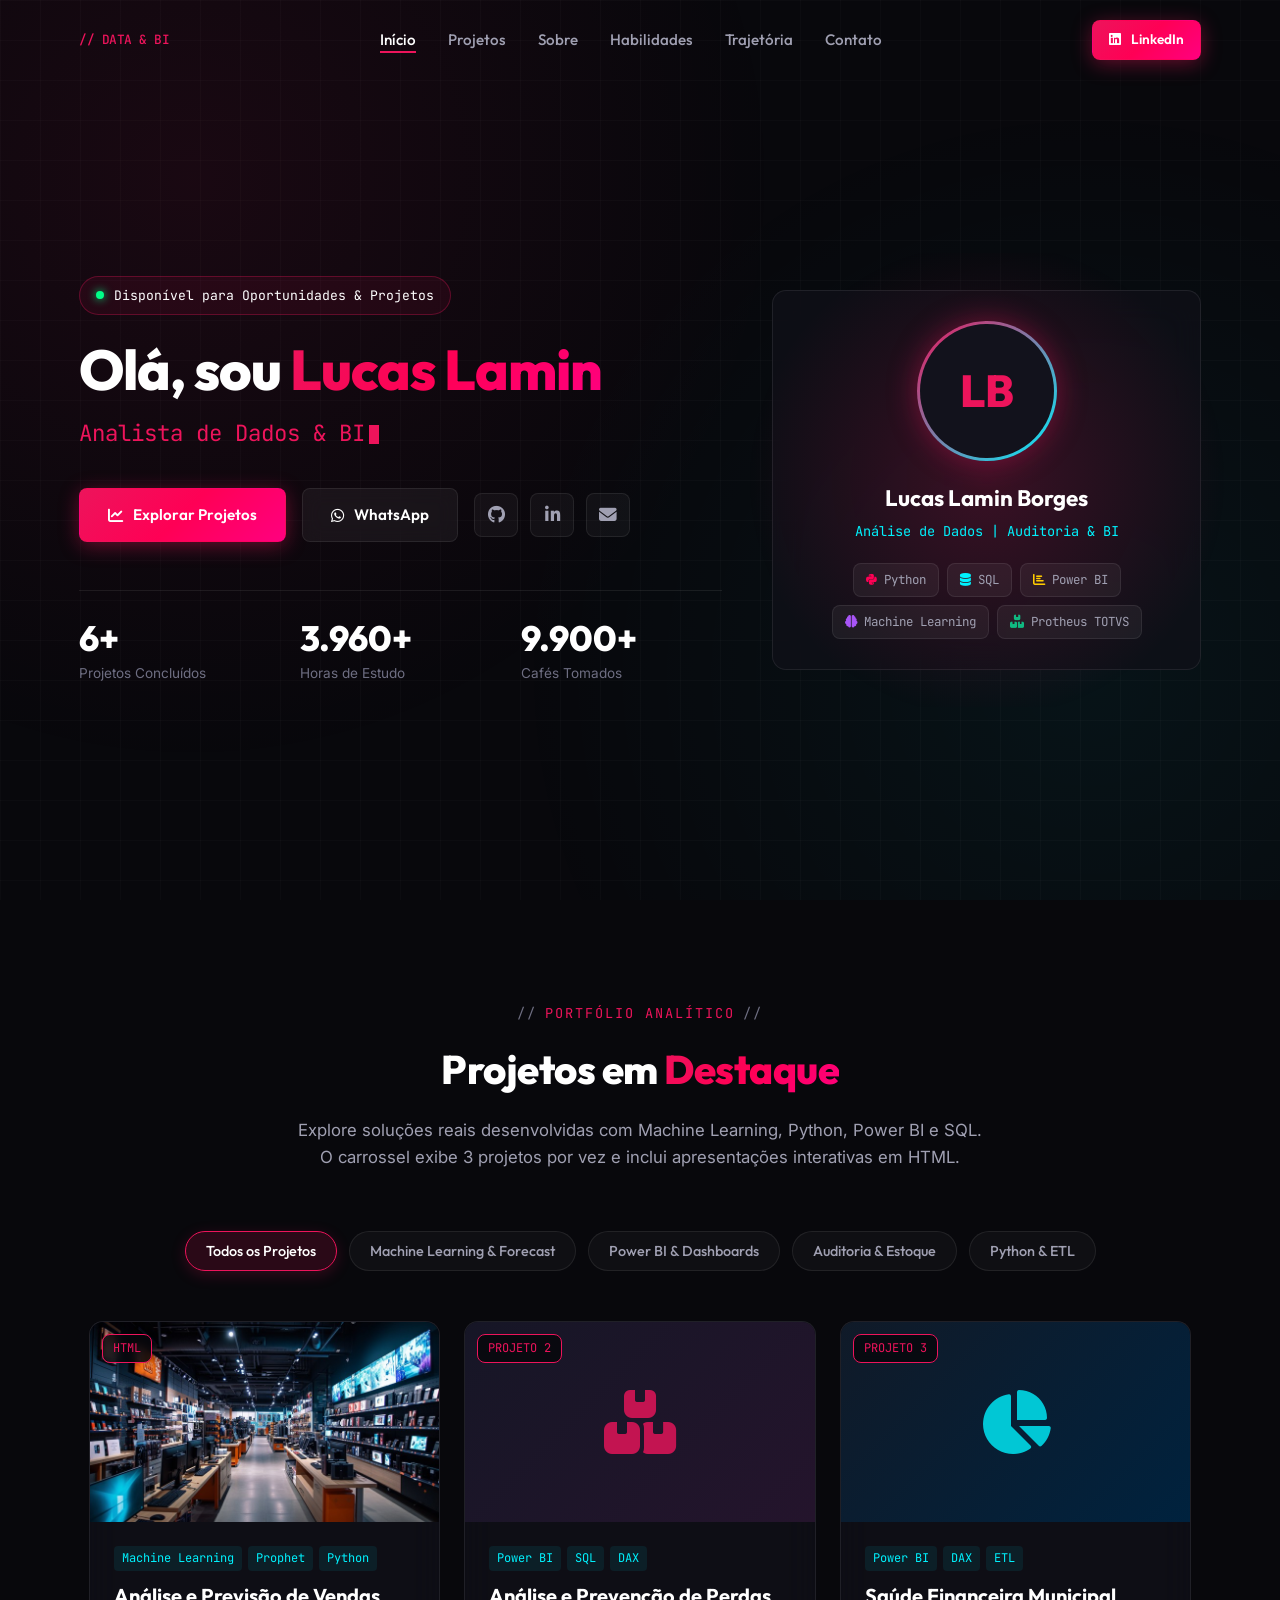
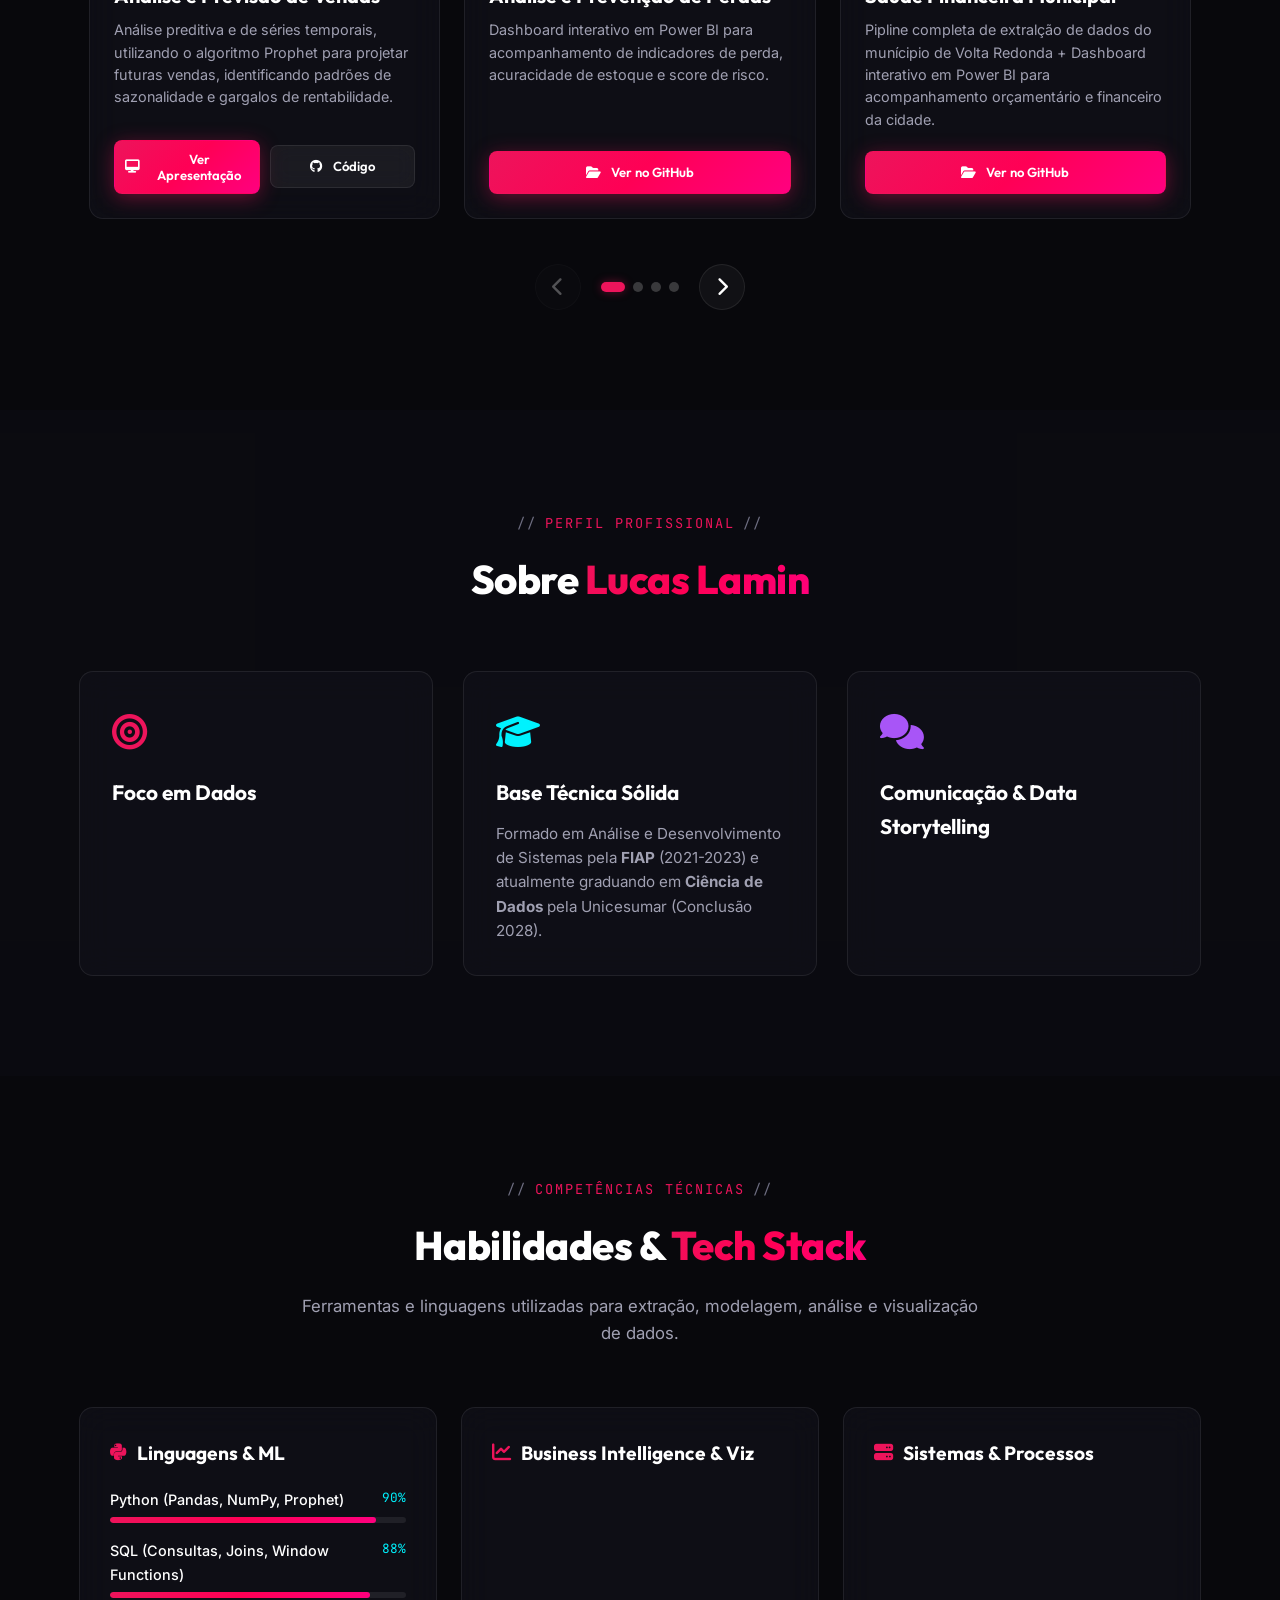
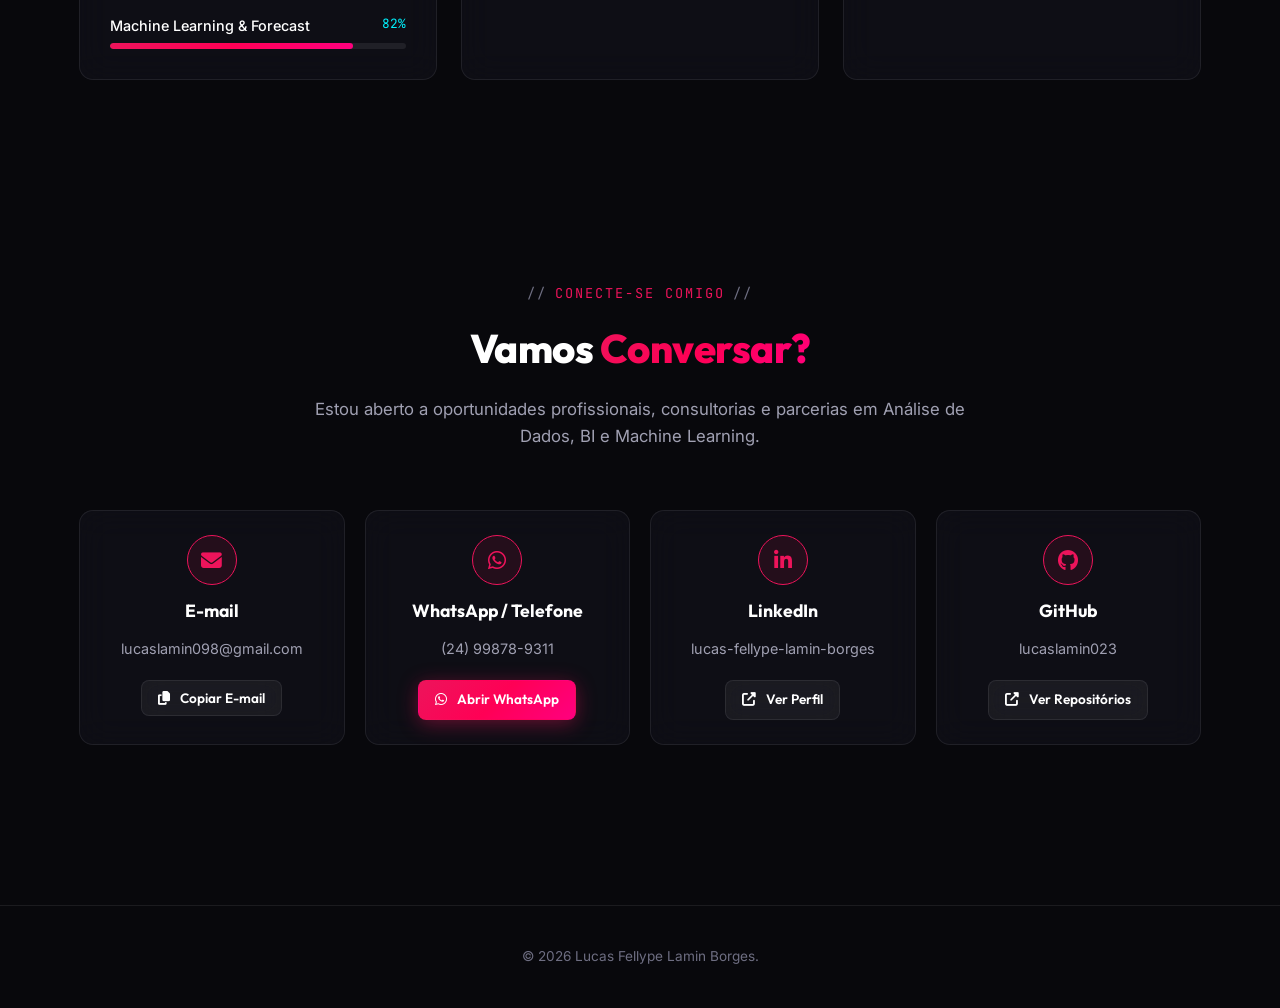
==== index.html @ 8ff5bb53 "Projeto base de portifólio" ====
<!DOCTYPE html>
<html lang="pt-BR">
<head>
    <meta charset="UTF-8">
    <meta name="viewport" content="width=device-width, initial-scale=1.0">
    <title>Lucas Fellype | Portfólio de Análise de Dados, BI & Machine Learning</title>
    <meta name="description" content="Portfólio profissional de Lucas Fellype Lamin Borges. Analista de Dados com foco em BI, SQL, Python, Auditoria de Estoque e Machine Learning.">
    <meta name="keywords" content="Data Analytics, BI, Machine Learning, Power BI, Python, SQL, Auditoria de Estoque, Lucas Borges, FIAP">
    
    <!-- Open Graph / Meta Tags Sociais -->
    <meta property="og:title" content="Lucas Fellype | Portfólio de Análise de Dados & BI">
    <meta property="og:description" content="Transformando dados brutos em KPIs estratégicos, dashboards e modelos preditivos de Machine Learning.">
    <meta property="og:type" content="website">

    <!-- CSS do Projeto & Fontes CDN -->
    <link rel="stylesheet" href="css/style.css">
    <link rel="stylesheet" href="https://cdnjs.cloudflare.com/ajax/libs/font-awesome/6.4.0/css/all.min.css">
</head>
<body>

    <!-- ==========================================================================
       HEADER & NAVEGAÇÃO FIAP STYLE
       ========================================================================== -->
    <header class="header">
        <div class="container nav-container">
            <a href="#home" class="logo">
                <span class="logo-tag">// DATA & BI</span>
            </a>
            
            <nav>
                <ul class="nav-links">
                    <li><a href="#home" class="nav-link active">Início</a></li>
                    <li><a href="#projetos" class="nav-link">Projetos</a></li>
                    <li><a href="#sobre" class="nav-link">Sobre</a></li>
                    <li><a href="#habilidades" class="nav-link">Habilidades</a></li>
                    <li><a href="#experiencia" class="nav-link">Trajetória</a></li>
                    <li><a href="#contato" class="nav-link">Contato</a></li>
                </ul>
            </nav>

            <div style="display: flex; align-items: center; gap: 12px;">
                <a href="https://www.linkedin.com/in/lucas-fellype-lamin-borges-a7b437236/" target="_blank" class="btn btn-primary btn-sm">
                    <i class="fab fa-linkedin"></i> LinkedIn
                </a>
                <button class="mobile-toggle" aria-label="Abrir Menu">
                    <i class="fas fa-bars"></i>
                </button>
            </div>
        </div>
    </header>

    <!-- ==========================================================================
       HERO SECTION
       ========================================================================== -->
    <section id="home" class="hero">
        <div class="container">
            <div class="hero-content">
                <div class="hero-text">
                    <div class="badge-status">
                        <span class="status-dot"></span> Disponível para Oportunidades & Projetos
                    </div>
                    
                    <h1 class="hero-title">
                        Olá, sou <span class="gradient-text">Lucas Lamin</span>
                    </h1>
                    
                    <div class="typing-container">
                        <span id="typed-text"></span><span class="typed-cursor"></span>
                    </div>
                    
                    <p class="hero-description">

                    </p>

                    <div class="hero-ctas">
                        <a href="#projetos" class="btn btn-primary">
                            <i class="fas fa-chart-line"></i> Explorar Projetos
                        </a>
                        <a href="https://api.whatsapp.com/send?phone=5524998789311" target="_blank" class="btn btn-secondary">
                            <i class="fab fa-whatsapp"></i> WhatsApp
                        </a>
                        
                        <div class="social-links">
                            <a href="https://github.com/lucaslamin023" target="_blank" class="social-btn" title="GitHub">
                                <i class="fab fa-github"></i>
                            </a>
                            <a href="https://www.linkedin.com/in/lucas-fellype-lamin-borges-a7b437236/" target="_blank" class="social-btn" title="LinkedIn">
                                <i class="fab fa-linkedin-in"></i>
                            </a>
                            <button onclick="copyToClipboard('lucaslamin098@gmail.com', 'E-mail')" class="social-btn" title="Copiar E-mail">
                                <i class="fas fa-envelope"></i>
                            </button>
                        </div>
                    </div>

                    <!-- METRICAS / KPIS NO HERO -->
                    <div class="hero-stats">
                        <div class="stat-item">
                            <span class="stat-number" data-target="6" data-suffix="+">0+</span>
                            <span class="stat-label">Projetos Concluídos</span>
                        </div>
                        <div class="stat-item">
                            <span class="stat-number" data-target="4000" data-suffix="+">0+</span>
                            <span class="stat-label">Horas de Estudo</span>
                        </div>
                        <div class="stat-item">
                            <span class="stat-number" data-target="10000" data-suffix="+">0+</span>
                            <span class="stat-label">Cafés Tomados</span>
                        </div>
                    </div>
                </div>

                <!-- CARD PERFIL FIAP ESTILO FUTURISTA -->
                <div class="hero-visual">
                    <div class="glass-card hero-card">
                        <div class="hero-card-glow"></div>
                        
                        <div class="profile-avatar">
                            <div class="profile-avatar-inner">
                                LB
                            </div>
                        </div>
                        
                        <h2 class="hero-card-title">Lucas Lamin Borges</h2>
                        <p class="hero-card-subtitle">Análise de Dados | Auditoria & BI</p>

                        <div class="tech-badges">
                            <span class="tech-badge"><i class="fab fa-python" style="color:#ff0055"></i> Python</span>
                            <span class="tech-badge"><i class="fas fa-database" style="color:#00f2fe"></i> SQL</span>
                            <span class="tech-badge"><i class="fas fa-chart-bar" style="color:#ffcc00"></i> Power BI</span>
                            <span class="tech-badge"><i class="fas fa-brain" style="color:#a855f7"></i> Machine Learning</span>
                            <span class="tech-badge"><i class="fas fa-boxes" style="color:#10b981"></i> Protheus TOTVS</span>
                        </div>
                    </div>
                </div>
            </div>
        </div>
    </section>

    <!-- ==========================================================================
       SEÇÃO DE PROJETOS COM CARROSSEL (3 CARDS POR VEZ)
       ========================================================================== -->
    <section id="projetos" class="section-padding">
        <div class="container">
            <div class="section-header">
                <span class="section-tag">Portfólio Analítico</span>
                <h2 class="section-title">Projetos em <span class="gradient-text">Destaque</span></h2>
                <p class="section-subtitle">
                    Explore soluções reais desenvolvidas com Machine Learning, Python, Power BI e SQL. O carrossel exibe 3 projetos por vez e inclui apresentações interativas em HTML.
                </p>
            </div>

            <!-- FILTROS DE CATEGORIA -->
            <div class="projects-filter">
                <button class="filter-btn active" data-filter="all">Todos os Projetos</button>
                <button class="filter-btn" data-filter="ml">Machine Learning & Forecast</button>
                <button class="filter-btn" data-filter="bi">Power BI & Dashboards</button>
                <button class="filter-btn" data-filter="auditoria">Auditoria & Estoque</button>
                <button class="filter-btn" data-filter="python">Python & ETL</button>
            </div>

            <!-- CARROSSEL DE PROJETOS -->
            <div class="carousel-wrapper">
                <div class="carousel-container">
                    <div class="carousel-track">
                        
                        <!-- CARD 1: GLOBAL SUPERSTORE (PROJETO REAL PREPARADO) -->
                        <div class="glass-card project-card" data-category="ml python">
                            <div class="project-img-wrapper">
                                <img src="assets/images/global-superstore.png" alt="Global Superstore Project" class="project-img">
                                <span class="project-overlay-badge">HTML</span>
                            </div>
                            <div class="project-content">
                                <div class="project-tags">
                                    <span class="project-tag">Machine Learning</span>
                                    <span class="project-tag">Prophet</span>
                                    <span class="project-tag">Python</span>
                                </div>
                                <h3 class="project-title">Análise e Previsão de Vendas</h3>
                                <p class="project-description">
                                    Análise preditiva e de séries temporais, utilizando o algoritmo Prophet para projetar futuras vendas, identificando padrões de sazonalidade e gargalos de rentabilidade.
                                </p>
                                <div class="project-actions">
                                    <button onclick="openProjectModal('Global Superstore - Apresentação Executiva', 'projects/superstore-analysis.html')" class="btn btn-primary btn-sm project-btn">
                                        <i class="fas fa-desktop"></i> Ver Apresentação
                                    </button>
                                    <a href="https://github.com/lucaslamin023/Data-Project-1---Global-Superstore-Sales-Analysis-Forecasting" target="_blank" class="btn btn-secondary btn-sm project-btn" title="Repositório GitHub">
                                        <i class="fab fa-github"></i> Código
                                    </a>
                                </div>
                            </div>
                        </div>

                        <!-- CARD 2: AUTOMATION & AUDIT (TEMPLATE CONFIGURADO PARA PROJETO 2) -->
                        <div class="glass-card project-card" data-category="auditoria python">
                            <div class="project-img-wrapper" style="background: linear-gradient(135deg, #161626, #24142c); display: flex; align-items: center; justify-content: center;">
                                <i class="fas fa-boxes-stacked" style="font-size: 4rem; color: var(--fiap-pink); opacity: 0.8;"></i>
                                <span class="project-overlay-badge">PROJETO 2</span>
                            </div>
                            <div class="project-content">
                                <div class="project-tags">
                                    <span class="project-tag">Power BI</span>
                                    <span class="project-tag">SQL</span>
                                    <span class="project-tag">DAX</span>
                                </div>
                                <h3 class="project-title">Análise e Prevenção de Perdas</h3>
                                <p class="project-description">
                                    Dashboard interativo em Power BI para acompanhamento de indicadores de perda, acuracidade de estoque e score de risco.
                                </p>
                                <div class="project-actions">
                                    <a href="https://github.com/lucaslamin023" target="_blank" class="btn btn-primary btn-sm project-btn">
                                        <i class="fas fa-folder-open"></i> Ver no GitHub
                                    </a>
                                </div>
                            </div>
                        </div>

                        <!-- CARD 3: POWER BI DASHBOARD (TEMPLATE CONFIGURADO PARA PROJETO 3) -->
                        <div class="glass-card project-card" data-category="bi">
                            <div class="project-img-wrapper" style="background: linear-gradient(135deg, #101a28, #00223e); display: flex; align-items: center; justify-content: center;">
                                <i class="fas fa-chart-pie" style="font-size: 4rem; color: var(--cyan-accent); opacity: 0.8;"></i>
                                <span class="project-overlay-badge">PROJETO 3</span>
                            </div>
                            <div class="project-content">
                                <div class="project-tags">
                                    <span class="project-tag">Power BI</span>
                                    <span class="project-tag">DAX</span>
                                    <span class="project-tag">ETL</span>
                                </div>
                                <h3 class="project-title">Saúde Financeira Municipal</h3>
                                <p class="project-description">
                                    Pipline completa de extralção de dados do munícipio de Volta Redonda + Dashboard interativo em Power BI para acompanhamento orçamentário e financeiro da cidade.
                                </p>
                                <div class="project-actions">
                                    <a href="https://github.com/lucaslamin023" target="_blank" class="btn btn-primary btn-sm project-btn">
                                        <i class="fas fa-folder-open"></i> Ver no GitHub
                                    </a>
                                </div>
                            </div>
                        </div>

                        <!-- CARD 4: MACHINE LEARNING MODELING (TEMPLATE 4) -->
                        <div class="glass-card project-card" data-category="ml">
                            <div class="project-img-wrapper" style="background: linear-gradient(135deg, #1e1028, #2a0833); display: flex; align-items: center; justify-content: center;">
                                <i class="fas fa-brain" style="font-size: 4rem; color: #a855f7; opacity: 0.8;"></i>
                                <span class="project-overlay-badge">PROJETO 4</span>
                            </div>
                            <div class="project-content">
                                <div class="project-tags">
                                    <span class="project-tag">Scikit-Learn</span>
                                    <span class="project-tag">Machine Learning</span>
                                </div>
                                <h3 class="project-title">Churn e Retenção de Clientes</h3>
                                <p class="project-description">
                                    Modelo de aprendizado de máquina para identificação de padrões de cancelamento e classificação de risco de churn com pipelines de Scikit-Learn.
                                </p>
                                <div class="project-actions">
                                    <a href="https://github.com/lucaslamin023" target="_blank" class="btn btn-secondary btn-sm project-btn">
                                        <i class="fab fa-github"></i> Ver Código
                                    </a>
                                </div>
                            </div>
                        </div>

                        <!-- CARD 5: DATA ANALYSIS & EDA (TEMPLATE 5) -->
                        <div class="glass-card project-card" data-category="python">
                            <div class="project-img-wrapper" style="background: linear-gradient(135deg, #14241e, #063820); display: flex; align-items: center; justify-content: center;">
                                <i class="fas fa-magnifying-glass-chart" style="font-size: 4rem; color: #10b981; opacity: 0.8;"></i>
                                <span class="project-overlay-badge">PROJETO 5</span>
                            </div>
                            <div class="project-content">
                                <div class="project-tags">
                                    <span class="project-tag">Python</span>
                                    <span class="project-tag">Front End</span>
                                    <span class="project-tag">FastAPI</span>
                                </div>
                                <h3 class="project-title">Simulação de Copa do Mundo</h3>
                                <p class="project-description">
                                    Projeto de análise e classificaão de jogadores por meio de base histórica de todos os jogos da copa do mundo + aplicação que simula competições, partidas, artilharia, etc.
                                </p>
                                <div class="project-actions">
                                    <a href="https://github.com/lucaslamin023" target="_blank" class="btn btn-secondary btn-sm project-btn">
                                        <i class="fab fa-github"></i> Ver Código
                                    </a>
                                </div>
                            </div>
                        </div>

                        <!-- CARD 6: CONTROL TOWER BI (TEMPLATE 6) -->
                        <div class="glass-card project-card" data-category="bi auditoria">
                            <div class="project-img-wrapper" style="background: linear-gradient(135deg, #261616, #3b0610); display: flex; align-items: center; justify-content: center;">
                                <i class="fas fa-tower-observation" style="font-size: 4rem; color: #f43f5e; opacity: 0.8;"></i>
                                <span class="project-overlay-badge">PROJETO 6</span>
                            </div>
                            <div class="project-content">
                                <div class="project-tags">
                                    <span class="project-tag">Python</span>
                                    <span class="project-tag">SQL</span>
                                    <span class="project-tag">Operações</span>
                                </div>
                                <h3 class="project-title">Algoritmo de Recomendação</h3>
                                <p class="project-description">
                                    Algoritmo de recomendação filmográfica com múltiplos critérios + aplicação 
                                </p>
                                <div class="project-actions">
                                    <a href="https://github.com/lucaslamin023" target="_blank" class="btn btn-secondary btn-sm project-btn">
                                        <i class="fab fa-github"></i> Ver Código
                                    </a>
                                </div>
                            </div>
                        </div>

                    </div>
                </div>

                <!-- CONTROLES DO CARROSSEL -->
                <div class="carousel-controls">
                    <button class="carousel-nav-btn carousel-prev" aria-label="Anterior">
                        <i class="fas fa-chevron-left"></i>
                    </button>
                    <div class="carousel-dots"></div>
                    <button class="carousel-nav-btn carousel-next" aria-label="Próximo">
                        <i class="fas fa-chevron-right"></i>
                    </button>
                </div>
            </div>
        </div>
    </section>

    <!-- ==========================================================================
       MODAL DE VISUALIZAÇÃO INTERATIVA DE PROJETOS (IFRAME)
       ========================================================================== -->
    <div id="project-modal" class="modal">
        <div class="modal-container">
            <div class="modal-header">
                <div class="modal-title">
                    <i class="fas fa-chart-line" style="color: var(--fiap-pink);"></i>
                    <span id="modal-project-title">Visualizador de Projeto</span>
                </div>
                <div class="modal-actions">
                    <a id="modal-external-link" href="#" target="_blank" class="btn btn-secondary btn-sm" title="Abrir em Nova Aba">
                        <i class="fas fa-external-link-alt"></i> Tela Cheia
                    </a>
                    <button class="modal-close-btn" aria-label="Fechar Modal">
                        <i class="fas fa-times"></i>
                    </button>
                </div>
            </div>
            <div class="modal-body">
                <iframe id="modal-iframe" class="modal-iframe" src="about:blank"></iframe>
            </div>
        </div>
    </div>

    <!-- ==========================================================================
       SEÇÃO SOBRE O PROFISSIONAL
       ========================================================================== -->
    <section id="sobre" class="section-padding" style="background: rgba(16, 16, 24, 0.4);">
        <div class="container">
            <div class="section-header">
                <span class="section-tag">Perfil Profissional</span>
                <h2 class="section-title">Sobre <span class="gradient-text">Lucas Lamin</span></h2>
            </div>

            <div style="display: grid; grid-template-columns: repeat(auto-fit, minmax(300px, 1fr)); gap: 30px;">
                <div class="glass-card" style="padding: 32px;">
                    <div style="font-size: 2.2rem; color: var(--fiap-pink); margin-bottom: 16px;">
                        <i class="fas fa-bullseye"></i>
                    </div>
                    <h3 style="font-family: var(--font-heading); font-size: 1.3rem; font-weight: 700; margin-bottom: 12px;">
                        Foco em Dados
                    </h3>
                    <p style="color: var(--text-secondary); font-size: 0.95rem;">

                    </p>
                </div>

                <div class="glass-card" style="padding: 32px;">
                    <div style="font-size: 2.2rem; color: var(--cyan-accent); margin-bottom: 16px;">
                        <i class="fas fa-graduation-cap"></i>
                    </div>
                    <h3 style="font-family: var(--font-heading); font-size: 1.3rem; font-weight: 700; margin-bottom: 12px;">
                        Base Técnica Sólida
                    </h3>
                    <p style="color: var(--text-secondary); font-size: 0.95rem;">
                        Formado em Análise e Desenvolvimento de Sistemas pela <strong>FIAP</strong> (2021-2023) e atualmente graduando em <strong>Ciência de Dados</strong> pela Unicesumar (Conclusão 2028).
                    </p>
                </div>

                <div class="glass-card" style="padding: 32px;">
                    <div style="font-size: 2.2rem; color: #a855f7; margin-bottom: 16px;">
                        <i class="fas fa-comments"></i>
                    </div>
                    <h3 style="font-family: var(--font-heading); font-size: 1.3rem; font-weight: 700; margin-bottom: 12px;">
                        Comunicação & Data Storytelling
                    </h3>
                    <p style="color: var(--text-secondary); font-size: 0.95rem;">
                    </p>
                </div>
            </div>
        </div>
    </section>

    <!-- ==========================================================================
       HABILIDADES & TECH STACK
       ========================================================================== -->
    <section id="habilidades" class="section-padding">
        <div class="container">
            <div class="section-header">
                <span class="section-tag">Competências Técnicas</span>
                <h2 class="section-title">Habilidades & <span class="gradient-text">Tech Stack</span></h2>
                <p class="section-subtitle">Ferramentas e linguagens utilizadas para extração, modelagem, análise e visualização de dados.</p>
            </div>

            <div class="skills-grid">
                <!-- CATEGORIA 1 -->
                <div class="glass-card skill-category">
                    <h3 class="skill-category-title"><i class="fab fa-python"></i> Linguagens & ML</h3>
                    <div class="skills-list">
                        <div class="skill-item">
                            <div class="skill-info">
                                <span class="skill-name">Python (Pandas, NumPy, Prophet)</span>
                                <span class="skill-percentage">90%</span>
                            </div>
                            <div class="skill-bar"><div class="skill-progress" data-width="90%"></div></div>
                        </div>
                        <div class="skill-item">
                            <div class="skill-info">
                                <span class="skill-name">SQL (Consultas, Joins, Window Functions)</span>
                                <span class="skill-percentage">88%</span>
                            </div>
                            <div class="skill-bar"><div class="skill-progress" data-width="88%"></div></div>
                        </div>
                        <div class="skill-item">
                            <div class="skill-info">
                                <span class="skill-name">Machine Learning & Forecast</span>
                                <span class="skill-percentage">82%</span>
                            </div>
                            <div class="skill-bar"><div class="skill-progress" data-width="82%"></div></div>
                        </div>
                    </div>
                </div>

                <!-- CATEGORIA 2 -->
                <div class="glass-card skill-category">
                    <h3 class="skill-category-title"><i class="fas fa-chart-line"></i> Business Intelligence & Viz</h3>
                    <div class="skills-list">
                    </div>
                </div>

                <!-- CATEGORIA 3 -->
                <div class="glass-card skill-category">
                    <h3 class="skill-category-title"><i class="fas fa-server"></i> Sistemas & Processos</h3>
                    <div class="skills-list">
                    </div>
                </div>
            </div>
        </div>
    </section>

    <!-- ==========================================================================
       SEÇÃO DE CONTATO & FOOTER
       ========================================================================== -->
    <section id="contato" class="section-padding">
        <div class="container">
            <div class="section-header">
                <span class="section-tag">Conecte-se Comigo</span>
                <h2 class="section-title">Vamos <span class="gradient-text">Conversar?</span></h2>
                <p class="section-subtitle">
                    Estou aberto a oportunidades profissionais, consultorias e parcerias em Análise de Dados, BI e Machine Learning.
                </p>
            </div>

            <div class="contact-grid">
                <!-- CARD EMAIL -->
                <div class="glass-card contact-card">
                    <div class="contact-icon"><i class="fas fa-envelope"></i></div>
                    <h3 class="contact-title">E-mail</h3>
                    <p class="contact-value">lucaslamin098@gmail.com</p>
                    <button onclick="copyToClipboard('lucaslamin098@gmail.com', 'E-mail')" class="btn btn-secondary btn-sm" style="margin-top: 8px;">
                        <i class="fas fa-copy"></i> Copiar E-mail
                    </button>
                </div>

                <!-- CARD TELEFONE / WHATSAPP -->
                <div class="glass-card contact-card">
                    <div class="contact-icon"><i class="fab fa-whatsapp"></i></div>
                    <h3 class="contact-title">WhatsApp / Telefone</h3>
                    <p class="contact-value">(24) 99878-9311</p>
                    <a href="https://api.whatsapp.com/send?phone=5524998789311" target="_blank" class="btn btn-primary btn-sm" style="margin-top: 8px;">
                        <i class="fab fa-whatsapp"></i> Abrir WhatsApp
                    </a>
                </div>

                <!-- CARD LINKEDIN -->
                <div class="glass-card contact-card">
                    <div class="contact-icon"><i class="fab fa-linkedin-in"></i></div>
                    <h3 class="contact-title">LinkedIn</h3>
                    <p class="contact-value">lucas-fellype-lamin-borges</p>
                    <a href="https://www.linkedin.com/in/lucas-fellype-lamin-borges-a7b437236/" target="_blank" class="btn btn-secondary btn-sm" style="margin-top: 8px;">
                        <i class="fas fa-external-link-alt"></i> Ver Perfil
                    </a>
                </div>

                <!-- CARD GITHUB -->
                <div class="glass-card contact-card">
                    <div class="contact-icon"><i class="fab fa-github"></i></div>
                    <h3 class="contact-title">GitHub</h3>
                    <p class="contact-value">lucaslamin023</p>
                    <a href="https://github.com/lucaslamin023" target="_blank" class="btn btn-secondary btn-sm" style="margin-top: 8px;">
                        <i class="fas fa-external-link-alt"></i> Ver Repositórios
                    </a>
                </div>
            </div>
        </div>
    </section>

    <!-- FOOTER -->
    <footer class="footer">
        <div class="container">
            <p>© 2026 Lucas Fellype Lamin Borges.</p>
        </div>
    </footer>

    <!-- SCRIPT PRINCIPAL -->
    <script src="js/main.js"></script>
</body>
</html>
---- css/style.css ----
/* ==========================================================================
   PORTFÓLIO DATA ANALYTICS & BI - LUCAS FELLYPE LAMIN BORGES
   Identidade Visual Inspirada na FIAP & Franklin390
   ========================================================================== */

/* --- IMPORTAÇÃO DE FONTES (Google Fonts) --- */
@import url('https://fonts.googleapis.com/css2?family=Inter:wght@300;400;500;600;700&family=JetBrains+Mono:wght@400;500;700&family=Outfit:wght@400;500;600;700;800;900&display=swap');

/* --- VARIÁVEIS E DESIGN SYSTEM FIAP --- */
:root {
    /* Cores Principais - FIAP Dark & Pink Neon */
    --bg-dark: #08080c;
    --bg-card: #101018;
    --bg-card-hover: #161624;
    --bg-glass: rgba(16, 16, 24, 0.75);
    --border-color: rgba(255, 255, 255, 0.08);
    --border-glow: rgba(237, 20, 91, 0.35);

    /* Cores de Destaque FIAP */
    --fiap-pink: #ed145b;
    --fiap-pink-gradient: linear-gradient(135deg, #ed145b 0%, #ff0055 50%, #ff007f 100%);
    --fiap-pink-glow: rgba(237, 20, 91, 0.4);
    
    /* Destaques Secundários Cyber/Data */
    --cyan-accent: #00f2fe;
    --cyan-glow: rgba(0, 242, 254, 0.3);
    --purple-accent: #7928ca;
    
    /* Tipografia e Cores de Texto */
    --font-heading: 'Outfit', -apple-system, BlinkMacSystemFont, sans-serif;
    --font-body: 'Inter', -apple-system, BlinkMacSystemFont, sans-serif;
    --font-code: 'JetBrains Mono', monospace;

    --text-primary: #ffffff;
    --text-secondary: #a0a0b2;
    --text-muted: #6e6e82;

    /* Layout & Espaçamento */
    --container-max-width: 1240px;
    --radius-sm: 8px;
    --radius-md: 14px;
    --radius-lg: 20px;
    --radius-full: 9999px;
    --transition-fast: 0.2s ease;
    --transition-normal: 0.3s cubic-bezier(0.16, 1, 0.3, 1);
}

/* --- RESET & GLOBAL STYLES --- */
*, *::before, *::after {
    box-sizing: border-box;
    margin: 0;
    padding: 0;
}

html {
    scroll-behavior: smooth;
    font-size: 16px;
}

body {
    background-color: var(--bg-dark);
    color: var(--text-primary);
    font-family: var(--font-body);
    line-height: 1.6;
    overflow-x: hidden;
    position: relative;
}

/* Fundo com Malha Neon Subtle FIAP Grid */
body::before {
    content: '';
    position: fixed;
    top: 0;
    left: 0;
    width: 100vw;
    height: 100vh;
    background: 
        radial-gradient(circle at 15% 20%, rgba(237, 20, 91, 0.08) 0%, transparent 45%),
        radial-gradient(circle at 85% 75%, rgba(0, 242, 254, 0.05) 0%, transparent 45%),
        linear-gradient(to right, rgba(255, 255, 255, 0.02) 1px, transparent 1px),
        linear-gradient(to bottom, rgba(255, 255, 255, 0.02) 1px, transparent 1px);
    background-size: 100% 100%, 100% 100%, 40px 40px, 40px 40px;
    pointer-events: none;
    z-index: -1;
}

/* Links & Botões Genéricos */
a {
    color: inherit;
    text-decoration: none;
    transition: var(--transition-fast);
}

ul {
    list-style: none;
}

img {
    max-width: 100%;
    height: auto;
    display: block;
}

/* Scrollbar Customizada */
::-webkit-scrollbar {
    width: 8px;
}
::-webkit-scrollbar-track {
    background: var(--bg-dark);
}
::-webkit-scrollbar-thumb {
    background: #1f1f2e;
    border-radius: 4px;
}
::-webkit-scrollbar-thumb:hover {
    background: var(--fiap-pink);
}

/* --- REUSABLE UTILITIES & COMPONENTS --- */
.container {
    width: 90%;
    max-width: var(--container-max-width);
    margin: 0 auto;
    padding: 0 15px;
}

.section-padding {
    padding: 100px 0;
}

.gradient-text {
    background: var(--fiap-pink-gradient);
    -webkit-background-clip: text;
    -webkit-text-fill-color: transparent;
    display: inline-block;
}

.gradient-cyan {
    background: linear-gradient(135deg, #00f2fe 0%, #4facfe 100%);
    -webkit-background-clip: text;
    -webkit-text-fill-color: transparent;
    display: inline-block;
}

.section-header {
    text-align: center;
    max-width: 700px;
    margin: 0 auto 60px auto;
}

.section-tag {
    font-family: var(--font-code);
    font-size: 0.85rem;
    color: var(--fiap-pink);
    text-transform: uppercase;
    letter-spacing: 2px;
    margin-bottom: 12px;
    display: inline-flex;
    align-items: center;
    gap: 8px;
}

.section-tag::before, .section-tag::after {
    content: '//';
    color: var(--text-muted);
}

.section-title {
    font-family: var(--font-heading);
    font-size: 2.5rem;
    font-weight: 800;
    letter-spacing: -0.5px;
    color: var(--text-primary);
    margin-bottom: 16px;
}

.section-subtitle {
    color: var(--text-secondary);
    font-size: 1.05rem;
}

/* Botões FIAP Style */
.btn {
    display: inline-flex;
    align-items: center;
    justify-content: center;
    gap: 10px;
    padding: 14px 28px;
    font-family: var(--font-heading);
    font-weight: 600;
    font-size: 0.95rem;
    border-radius: var(--radius-sm);
    cursor: pointer;
    transition: var(--transition-normal);
    border: 1px solid transparent;
}

.btn-primary {
    background: var(--fiap-pink-gradient);
    color: #ffffff;
    box-shadow: 0 4px 20px var(--fiap-pink-glow);
}

.btn-primary:hover {
    transform: translateY(-2px);
    box-shadow: 0 8px 30px rgba(237, 20, 91, 0.6);
}

.btn-secondary {
    background: rgba(255, 255, 255, 0.05);
    color: var(--text-primary);
    border: 1px solid var(--border-color);
    backdrop-filter: blur(10px);
}

.btn-secondary:hover {
    background: rgba(255, 255, 255, 0.1);
    border-color: var(--fiap-pink);
    color: #ffffff;
    transform: translateY(-2px);
}

.btn-sm {
    padding: 8px 16px;
    font-size: 0.85rem;
}

/* Cards com Glassmorphism */
.glass-card {
    background: var(--bg-glass);
    border: 1px solid var(--border-color);
    border-radius: var(--radius-md);
    backdrop-filter: blur(16px);
    -webkit-backdrop-filter: blur(16px);
    transition: var(--transition-normal);
}

.glass-card:hover {
    border-color: var(--border-glow);
    box-shadow: 0 10px 30px rgba(0, 0, 0, 0.5), 0 0 20px rgba(237, 20, 91, 0.15);
}

/* --- HEADER & NAVIGATION --- */
.header {
    position: fixed;
    top: 0;
    left: 0;
    width: 100%;
    z-index: 1000;
    padding: 20px 0;
    transition: var(--transition-normal);
}

.header.scrolled {
    background: rgba(8, 8, 12, 0.85);
    backdrop-filter: blur(20px);
    border-bottom: 1px solid var(--border-color);
    padding: 14px 0;
}

.nav-container {
    display: flex;
    align-items: center;
    justify-content: space-between;
}

.logo {
    font-family: var(--font-heading);
    font-size: 1.3rem;
    font-weight: 800;
    letter-spacing: -0.5px;
    display: flex;
    align-items: center;
    gap: 8px;
}

.logo-tag {
    font-family: var(--font-code);
    font-size: 0.8rem;
    color: var(--fiap-pink);
    font-weight: 500;
}

.nav-links {
    display: flex;
    align-items: center;
    gap: 32px;
}

.nav-link {
    font-family: var(--font-heading);
    font-weight: 500;
    font-size: 0.95rem;
    color: var(--text-secondary);
    position: relative;
    padding: 4px 0;
}

.nav-link:hover, .nav-link.active {
    color: var(--text-primary);
}

.nav-link::after {
    content: '';
    position: absolute;
    bottom: 0;
    left: 0;
    width: 0%;
    height: 2px;
    background: var(--fiap-pink);
    transition: var(--transition-fast);
}

.nav-link:hover::after, .nav-link.active::after {
    width: 100%;
}

.mobile-toggle {
    display: none;
    background: none;
    border: none;
    color: var(--text-primary);
    font-size: 1.5rem;
    cursor: pointer;
}

/* --- HERO SECTION --- */
.hero {
    min-height: 100vh;
    padding-top: 140px;
    padding-bottom: 80px;
    display: flex;
    align-items: center;
    position: relative;
}

.hero-content {
    display: grid;
    grid-template-columns: 1.2fr 0.8fr;
    gap: 50px;
    align-items: center;
}

.badge-status {
    display: inline-flex;
    align-items: center;
    gap: 10px;
    padding: 8px 16px;
    background: rgba(237, 20, 91, 0.08);
    border: 1px solid rgba(237, 20, 91, 0.3);
    border-radius: var(--radius-full);
    font-family: var(--font-code);
    font-size: 0.82rem;
    color: var(--text-primary);
    margin-bottom: 24px;
}

.status-dot {
    width: 8px;
    height: 8px;
    background-color: #00ff88;
    border-radius: 50%;
    box-shadow: 0 0 10px #00ff88;
    animation: pulse 2s infinite;
}

@keyframes pulse {
    0% { transform: scale(0.95); box-shadow: 0 0 0 0 rgba(0, 255, 136, 0.7); }
    70% { transform: scale(1); box-shadow: 0 0 0 10px rgba(0, 255, 136, 0); }
    100% { transform: scale(0.95); box-shadow: 0 0 0 0 rgba(0, 255, 136, 0); }
}

.hero-title {
    font-family: var(--font-heading);
    font-size: 3.5rem;
    font-weight: 800;
    line-height: 1.1;
    margin-bottom: 16px;
    letter-spacing: -1px;
}

.typing-container {
    font-family: var(--font-code);
    font-size: 1.4rem;
    color: var(--fiap-pink);
    min-height: 2.2rem;
    display: flex;
    align-items: center;
    margin-bottom: 24px;
}

.typed-cursor {
    display: inline-block;
    width: 10px;
    height: 1.2rem;
    background-color: var(--fiap-pink);
    margin-left: 4px;
    animation: blink 1s infinite;
}

@keyframes blink {
    0%, 100% { opacity: 1; }
    50% { opacity: 0; }
}

.hero-description {
    font-size: 1.1rem;
    color: var(--text-secondary);
    margin-bottom: 36px;
    max-width: 620px;
}

.hero-ctas {
    display: flex;
    align-items: center;
    gap: 16px;
    flex-wrap: wrap;
    margin-bottom: 48px;
}

.social-links {
    display: flex;
    align-items: center;
    gap: 12px;
}

.social-btn {
    width: 44px;
    height: 44px;
    border-radius: var(--radius-sm);
    background: rgba(255, 255, 255, 0.04);
    border: 1px solid var(--border-color);
    display: flex;
    align-items: center;
    justify-content: center;
    color: var(--text-secondary);
    font-size: 1.1rem;
    transition: var(--transition-fast);
}

.social-btn:hover {
    background: rgba(237, 20, 91, 0.15);
    border-color: var(--fiap-pink);
    color: #ffffff;
    transform: translateY(-3px);
}

/* HERO STATS KPI COUNTERS */
.hero-stats {
    display: grid;
    grid-template-columns: repeat(3, 1fr);
    gap: 20px;
    padding-top: 30px;
    border-top: 1px solid var(--border-color);
}

.stat-item {
    display: flex;
    flex-direction: column;
}

.stat-number {
    font-family: var(--font-heading);
    font-size: 2.2rem;
    font-weight: 800;
    color: var(--text-primary);
    line-height: 1;
}

.stat-label {
    font-size: 0.85rem;
    color: var(--text-muted);
    margin-top: 6px;
}

/* HERO VISUAL / AVATAR CARD */
.hero-card {
    position: relative;
    padding: 30px;
    text-align: center;
}

.hero-card-glow {
    position: absolute;
    top: -10%;
    left: -10%;
    width: 120%;
    height: 120%;
    background: radial-gradient(circle, rgba(237, 20, 91, 0.2) 0%, transparent 70%);
    pointer-events: none;
    z-index: -1;
}

.profile-avatar {
    width: 140px;
    height: 140px;
    border-radius: 50%;
    margin: 0 auto 20px auto;
    background: linear-gradient(135deg, var(--fiap-pink), var(--cyan-accent));
    padding: 3px;
    box-shadow: 0 0 30px var(--fiap-pink-glow);
}

.profile-avatar-inner {
    width: 100%;
    height: 100%;
    border-radius: 50%;
    background: #12121c;
    display: flex;
    align-items: center;
    justify-content: center;
    font-family: var(--font-heading);
    font-size: 2.8rem;
    font-weight: 800;
    color: var(--fiap-pink);
}

.hero-card-title {
    font-family: var(--font-heading);
    font-size: 1.4rem;
    font-weight: 700;
    margin-bottom: 4px;
}

.hero-card-subtitle {
    font-family: var(--font-code);
    font-size: 0.85rem;
    color: var(--cyan-accent);
    margin-bottom: 20px;
}

.tech-badges {
    display: flex;
    flex-wrap: wrap;
    gap: 8px;
    justify-content: center;
}

.tech-badge {
    padding: 6px 12px;
    background: rgba(255, 255, 255, 0.05);
    border: 1px solid var(--border-color);
    border-radius: var(--radius-sm);
    font-family: var(--font-code);
    font-size: 0.78rem;
    color: var(--text-secondary);
}

/* --- CARROSSEL & PROJETOS --- */
.projects-filter {
    display: flex;
    justify-content: center;
    align-items: center;
    gap: 12px;
    flex-wrap: wrap;
    margin-bottom: 40px;
}

.filter-btn {
    padding: 10px 20px;
    background: rgba(255, 255, 255, 0.03);
    border: 1px solid var(--border-color);
    border-radius: var(--radius-full);
    color: var(--text-secondary);
    font-family: var(--font-heading);
    font-weight: 500;
    font-size: 0.9rem;
    cursor: pointer;
    transition: var(--transition-fast);
}

.filter-btn:hover, .filter-btn.active {
    background: rgba(237, 20, 91, 0.15);
    border-color: var(--fiap-pink);
    color: #ffffff;
    box-shadow: 0 4px 15px rgba(237, 20, 91, 0.2);
}

/* ESTRUTURA DO CARROSSEL DE 3 CARDS */
.carousel-wrapper {
    position: relative;
    padding: 0 10px;
}

.carousel-container {
    overflow: hidden;
    border-radius: var(--radius-md);
    padding: 10px 0;
    cursor: grab;
    user-select: none;
}

.carousel-container.active-drag {
    cursor: grabbing;
}

.carousel-track {
    display: flex;
    gap: 24px;
    transition: transform 0.5s cubic-bezier(0.25, 1, 0.5, 1);
    will-change: transform;
}

.carousel-track.dragging {
    transition: none !important;
}

/* Cada card ocupa exatamente 1/3 do container em desktop (menos gap) */
.project-card {
    flex: 0 0 calc((100% - 48px) / 3);
    min-width: 0; /* Impede estouro em flexbox */
    display: flex;
    flex-direction: column;
    height: auto;
    overflow: hidden;
    position: relative;
}

.project-img-wrapper {
    position: relative;
    width: 100%;
    height: 200px;
    overflow: hidden;
    background: #141420;
}

.project-img {
    width: 100%;
    height: 100%;
    object-fit: cover;
    transition: transform 0.5s ease;
    pointer-events: none; /* Previne o drag nativo da imagem do navegador */
}

.project-card:hover .project-img {
    transform: scale(1.08);
}

.project-overlay-badge {
    position: absolute;
    top: 12px;
    left: 12px;
    padding: 4px 10px;
    background: rgba(8, 8, 12, 0.85);
    border: 1px solid var(--fiap-pink);
    border-radius: var(--radius-sm);
    font-family: var(--font-code);
    font-size: 0.75rem;
    color: var(--fiap-pink);
    backdrop-filter: blur(4px);
}

.project-content {
    padding: 24px;
    display: flex;
    flex-direction: column;
    flex-grow: 1;
}

.project-tags {
    display: flex;
    gap: 6px;
    flex-wrap: wrap;
    margin-bottom: 12px;
}

.project-tag {
    font-family: var(--font-code);
    font-size: 0.75rem;
    color: var(--cyan-accent);
    background: rgba(0, 242, 254, 0.08);
    padding: 3px 8px;
    border-radius: 4px;
}

.project-title {
    font-family: var(--font-heading);
    font-size: 1.25rem;
    font-weight: 700;
    color: var(--text-primary);
    margin-bottom: 10px;
    line-height: 1.3;
}

.project-description {
    font-size: 0.9rem;
    color: var(--text-secondary);
    margin-bottom: 20px;
    line-height: 1.55;
    /* Texto completo visível sem truncamento */
}

.project-actions {
    margin-top: auto;
    display: flex;
    align-items: center;
    gap: 10px;
}

.project-btn {
    flex: 1;
    padding: 10px;
    font-size: 0.82rem;
    text-align: center;
}

/* BOTÕES DE NAVEGAÇÃO DO CARROSSEL */
.carousel-controls {
    display: flex;
    align-items: center;
    justify-content: center;
    gap: 20px;
    margin-top: 36px;
}

.carousel-nav-btn {
    width: 46px;
    height: 46px;
    border-radius: 50%;
    background: rgba(255, 255, 255, 0.04);
    border: 1px solid var(--border-color);
    color: var(--text-primary);
    font-size: 1.2rem;
    cursor: pointer;
    display: flex;
    align-items: center;
    justify-content: center;
    transition: var(--transition-fast);
}

.carousel-nav-btn:hover:not(:disabled) {
    background: var(--fiap-pink-gradient);
    border-color: transparent;
    box-shadow: 0 4px 15px var(--fiap-pink-glow);
}

.carousel-nav-btn:disabled {
    opacity: 0.3;
    cursor: not-allowed;
}

.carousel-dots {
    display: flex;
    gap: 8px;
}

.carousel-dot {
    width: 10px;
    height: 10px;
    border-radius: 50%;
    background: rgba(255, 255, 255, 0.2);
    cursor: pointer;
    transition: var(--transition-fast);
}

.carousel-dot.active {
    background: var(--fiap-pink);
    width: 24px;
    border-radius: 10px;
    box-shadow: 0 0 10px var(--fiap-pink-glow);
}

/* --- MODAL DE VISUALIZAÇÃO INTERATIVA DE PROJETOS (IFRAME) --- */
.modal {
    position: fixed;
    top: 0;
    left: 0;
    width: 100vw;
    height: 100vh;
    background: rgba(0, 0, 0, 0.85);
    backdrop-filter: blur(15px);
    z-index: 2000;
    display: flex;
    align-items: center;
    justify-content: center;
    opacity: 0;
    visibility: hidden;
    transition: var(--transition-normal);
}

.modal.active {
    opacity: 1;
    visibility: visible;
}

.modal-container {
    width: 92%;
    height: 90vh;
    max-width: 1300px;
    background: var(--bg-card);
    border: 1px solid var(--border-glow);
    border-radius: var(--radius-md);
    display: flex;
    flex-direction: column;
    overflow: hidden;
    box-shadow: 0 20px 50px rgba(0, 0, 0, 0.8);
}

.modal-header {
    padding: 16px 24px;
    background: #141420;
    border-bottom: 1px solid var(--border-color);
    display: flex;
    align-items: center;
    justify-content: space-between;
}

.modal-title {
    font-family: var(--font-heading);
    font-size: 1.1rem;
    font-weight: 700;
    color: var(--text-primary);
    display: flex;
    align-items: center;
    gap: 10px;
}

.modal-actions {
    display: flex;
    align-items: center;
    gap: 12px;
}

.modal-close-btn {
    background: none;
    border: none;
    color: var(--text-muted);
    font-size: 1.5rem;
    cursor: pointer;
    transition: var(--transition-fast);
}

.modal-close-btn:hover {
    color: var(--fiap-pink);
}

.modal-body {
    flex-grow: 1;
    width: 100%;
    height: 100%;
    background: #ffffff; /* Para apresentar relatórios HTML perfeitamente */
    position: relative;
}

.modal-iframe {
    width: 100%;
    height: 100%;
    border: none;
}

/* --- HABILIDADES & TECH STACK --- */
.skills-grid {
    display: grid;
    grid-template-columns: repeat(auto-fit, minmax(280px, 1fr));
    gap: 24px;
}

.skill-category {
    padding: 30px;
}

.skill-category-title {
    font-family: var(--font-heading);
    font-size: 1.2rem;
    font-weight: 700;
    color: var(--text-primary);
    margin-bottom: 20px;
    display: flex;
    align-items: center;
    gap: 10px;
}

.skill-category-title i {
    color: var(--fiap-pink);
}

.skills-list {
    display: flex;
    flex-direction: column;
    gap: 16px;
}

.skill-item {
    display: flex;
    flex-direction: column;
    gap: 6px;
}

.skill-info {
    display: flex;
    justify-content: space-between;
    font-size: 0.9rem;
}

.skill-name {
    font-weight: 500;
    color: var(--text-primary);
}

.skill-percentage {
    font-family: var(--font-code);
    font-size: 0.8rem;
    color: var(--cyan-accent);
}

.skill-bar {
    width: 100%;
    height: 6px;
    background: rgba(255, 255, 255, 0.08);
    border-radius: 3px;
    overflow: hidden;
}

.skill-progress {
    height: 100%;
    background: var(--fiap-pink-gradient);
    border-radius: 3px;
    width: 0%;
    transition: width 1s ease-out;
}

/* --- EXPERIÊNCIA & FORMAÇÃO TIMELINE --- */
.experience-tabs {
    display: flex;
    justify-content: center;
    gap: 16px;
    margin-bottom: 40px;
}

.tab-btn {
    padding: 12px 28px;
    background: rgba(255, 255, 255, 0.03);
    border: 1px solid var(--border-color);
    border-radius: var(--radius-sm);
    color: var(--text-secondary);
    font-family: var(--font-heading);
    font-weight: 600;
    cursor: pointer;
    transition: var(--transition-fast);
}

.tab-btn.active {
    background: var(--fiap-pink-gradient);
    border-color: transparent;
    color: #ffffff;
    box-shadow: 0 4px 20px var(--fiap-pink-glow);
}

.timeline {
    max-width: 800px;
    margin: 0 auto;
    position: relative;
    padding-left: 30px;
}

.timeline::before {
    content: '';
    position: absolute;
    top: 0;
    left: 8px;
    width: 2px;
    height: 100%;
    background: rgba(255, 255, 255, 0.1);
}

.timeline-item {
    position: relative;
    margin-bottom: 40px;
}

.timeline-dot {
    position: absolute;
    top: 6px;
    left: -30px;
    width: 18px;
    height: 18px;
    border-radius: 50%;
    background: var(--bg-dark);
    border: 3px solid var(--fiap-pink);
    box-shadow: 0 0 10px var(--fiap-pink-glow);
}

.timeline-content {
    padding: 24px;
}

.timeline-date {
    font-family: var(--font-code);
    font-size: 0.8rem;
    color: var(--cyan-accent);
    margin-bottom: 8px;
    display: inline-block;
}

.timeline-role {
    font-family: var(--font-heading);
    font-size: 1.25rem;
    font-weight: 700;
    color: var(--text-primary);
}

.timeline-company {
    font-size: 0.95rem;
    color: var(--fiap-pink);
    margin-bottom: 14px;
    font-weight: 500;
}

.timeline-bullets {
    list-style-type: disc;
    padding-left: 20px;
    color: var(--text-secondary);
    font-size: 0.92rem;
}

.timeline-bullets li {
    margin-bottom: 8px;
}

/* --- CONTATO & FOOTER --- */
.contact-grid {
    display: grid;
    grid-template-columns: repeat(auto-fit, minmax(240px, 1fr));
    gap: 20px;
    margin-bottom: 60px;
}

.contact-card {
    padding: 24px;
    text-align: center;
    display: flex;
    flex-direction: column;
    align-items: center;
    gap: 12px;
}

.contact-icon {
    width: 50px;
    height: 50px;
    border-radius: 50%;
    background: rgba(237, 20, 91, 0.1);
    border: 1px solid var(--fiap-pink);
    display: flex;
    align-items: center;
    justify-content: center;
    color: var(--fiap-pink);
    font-size: 1.3rem;
}

.contact-title {
    font-family: var(--font-heading);
    font-size: 1.1rem;
    font-weight: 700;
}

.contact-value {
    font-size: 0.9rem;
    color: var(--text-secondary);
    word-break: break-all;
}

.footer {
    padding: 40px 0;
    border-top: 1px solid var(--border-color);
    text-align: center;
    color: var(--text-muted);
    font-size: 0.85rem;
}

/* TOAST NOTIFICATION */
.toast {
    position: fixed;
    bottom: 30px;
    right: 30px;
    padding: 12px 24px;
    background: var(--bg-card);
    border: 1px solid var(--fiap-pink);
    border-radius: var(--radius-sm);
    color: var(--text-primary);
    font-family: var(--font-code);
    font-size: 0.85rem;
    box-shadow: 0 10px 30px rgba(0,0,0,0.5), 0 0 15px var(--fiap-pink-glow);
    z-index: 3000;
    transform: translateY(100px);
    opacity: 0;
    transition: var(--transition-normal);
}

.toast.show {
    transform: translateY(0);
    opacity: 1;
}

/* --- MEDIA QUERIES PARA RESPONSIVIDADE --- */
@media (max-width: 1024px) {
    .hero-content {
        grid-template-columns: 1fr;
        gap: 40px;
    }
    
    .hero-card {
        max-width: 450px;
        margin: 0 auto;
    }

    /* Em telas de 768px a 1024px, exibe 2 cards no carrossel */
    .project-card {
        flex: 0 0 calc((100% - 24px) / 2);
    }
}

@media (max-width: 768px) {
    .section-title {
        font-size: 2rem;
    }

    .hero-title {
        font-size: 2.5rem;
    }

    .nav-links {
        position: fixed;
        top: 0;
        right: -100%;
        width: 80%;
        max-width: 320px;
        height: 100vh;
        background: var(--bg-card);
        flex-direction: column;
        justify-content: center;
        gap: 24px;
        padding: 40px;
        border-left: 1px solid var(--border-color);
        transition: var(--transition-normal);
        z-index: 999;
    }

    .nav-links.active {
        right: 0;
    }

    .mobile-toggle {
        display: block;
    }

    .hero-stats {
        grid-template-columns: 1fr;
        gap: 16px;
    }

    /* Em telas mobile (<768px), exibe 1 card no carrossel */
    .project-card {
        flex: 0 0 100%;
    }
}
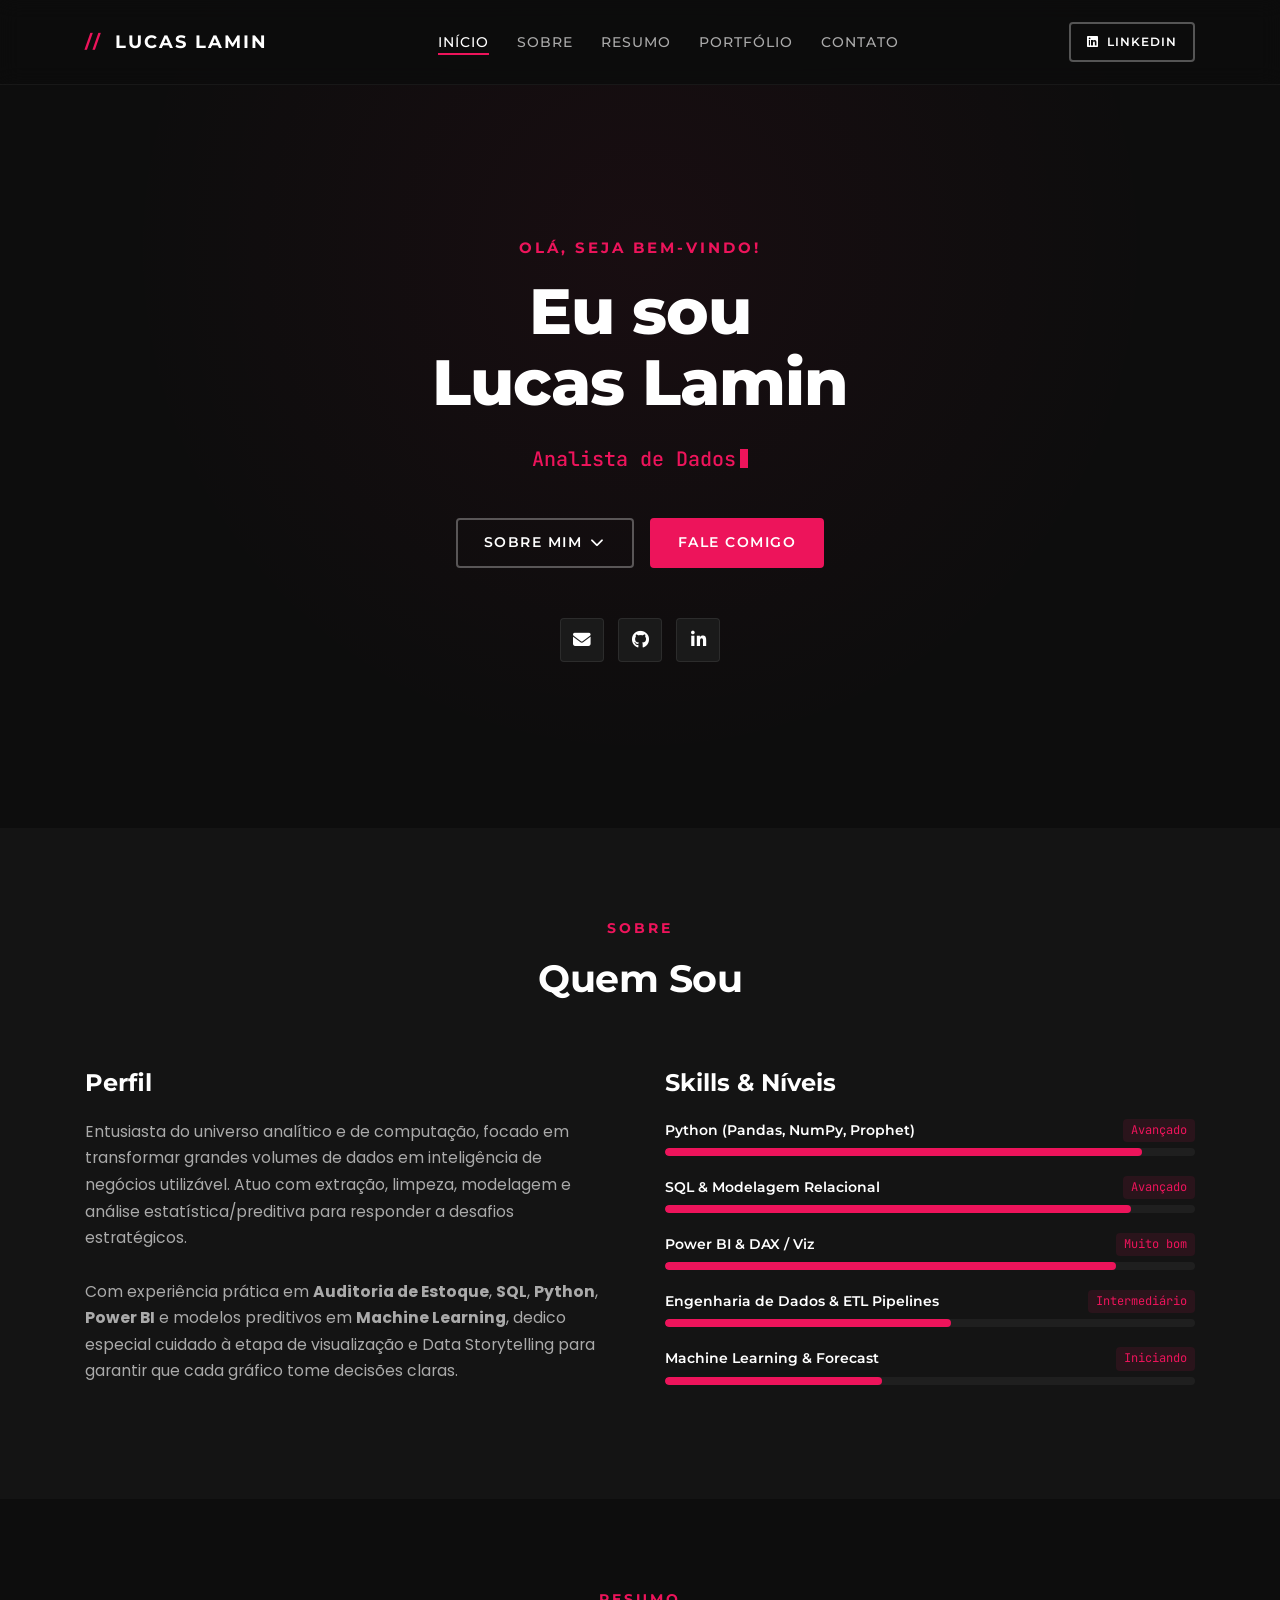
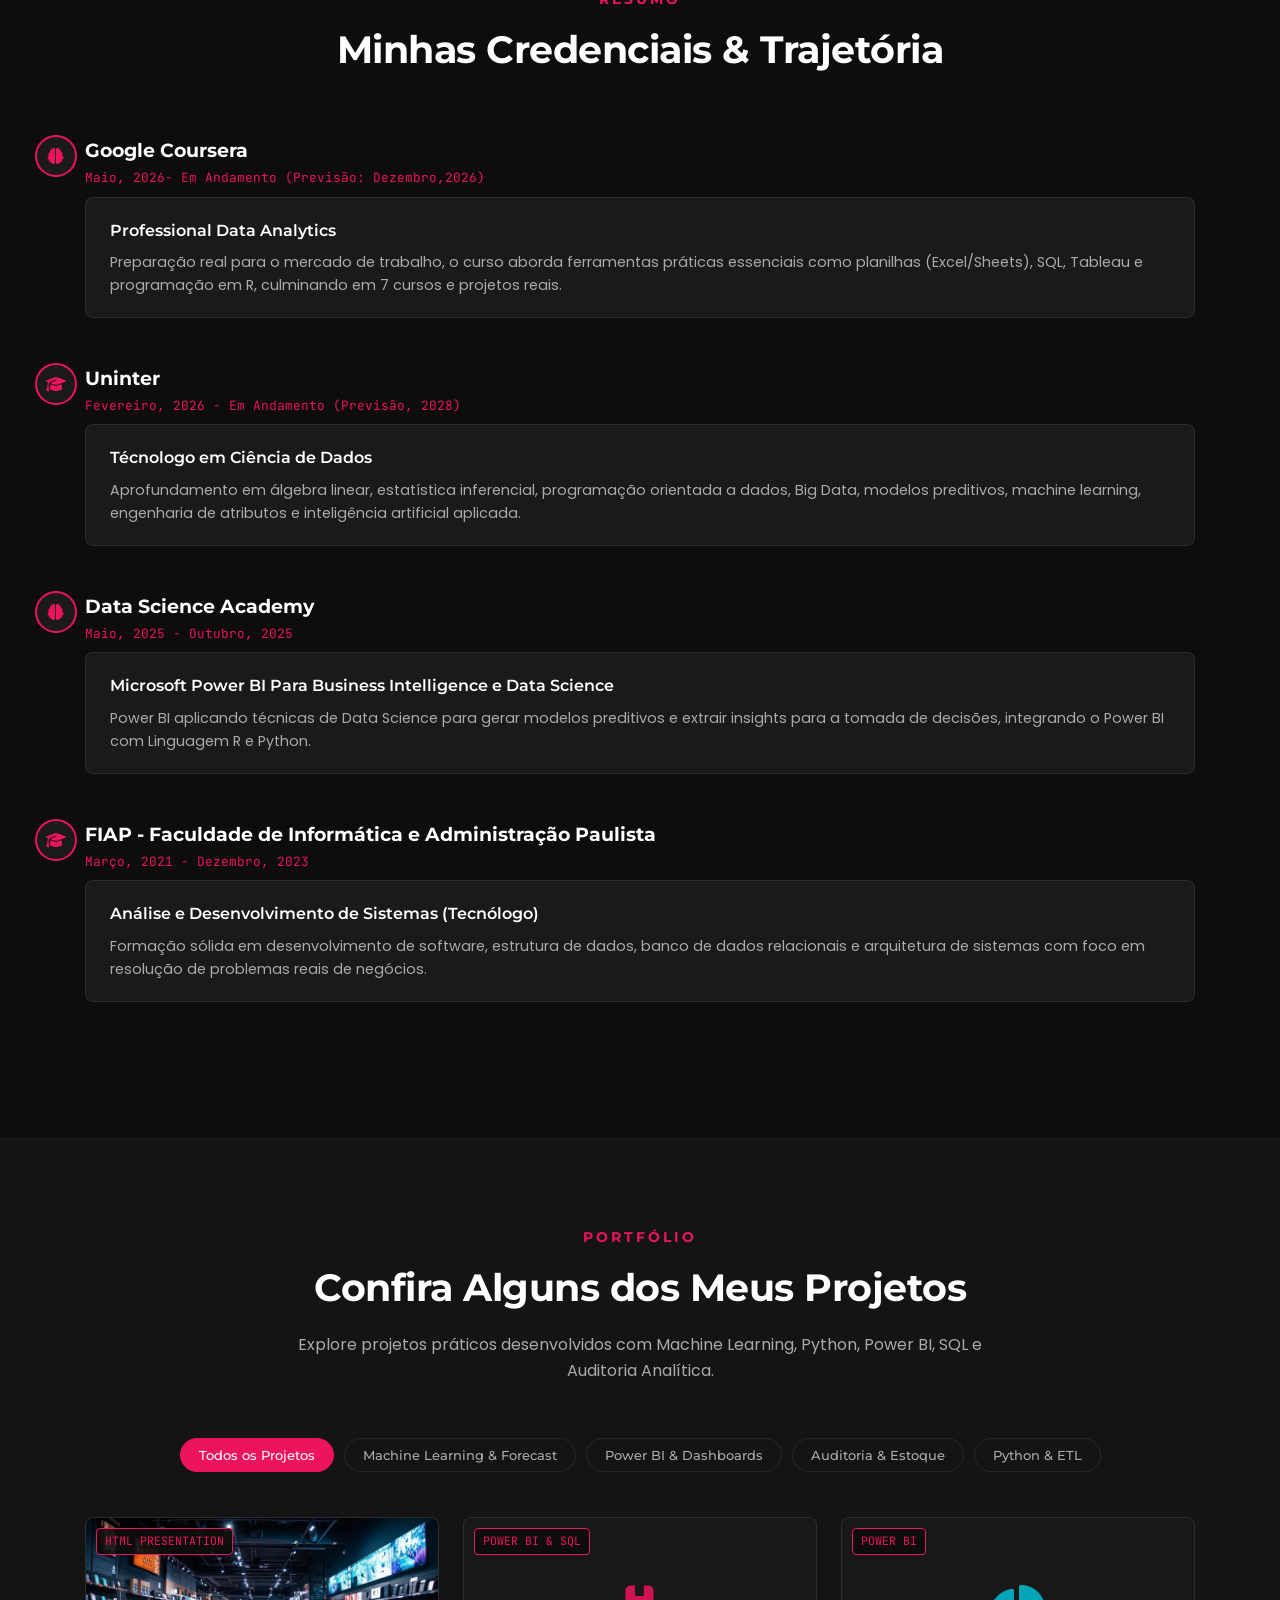
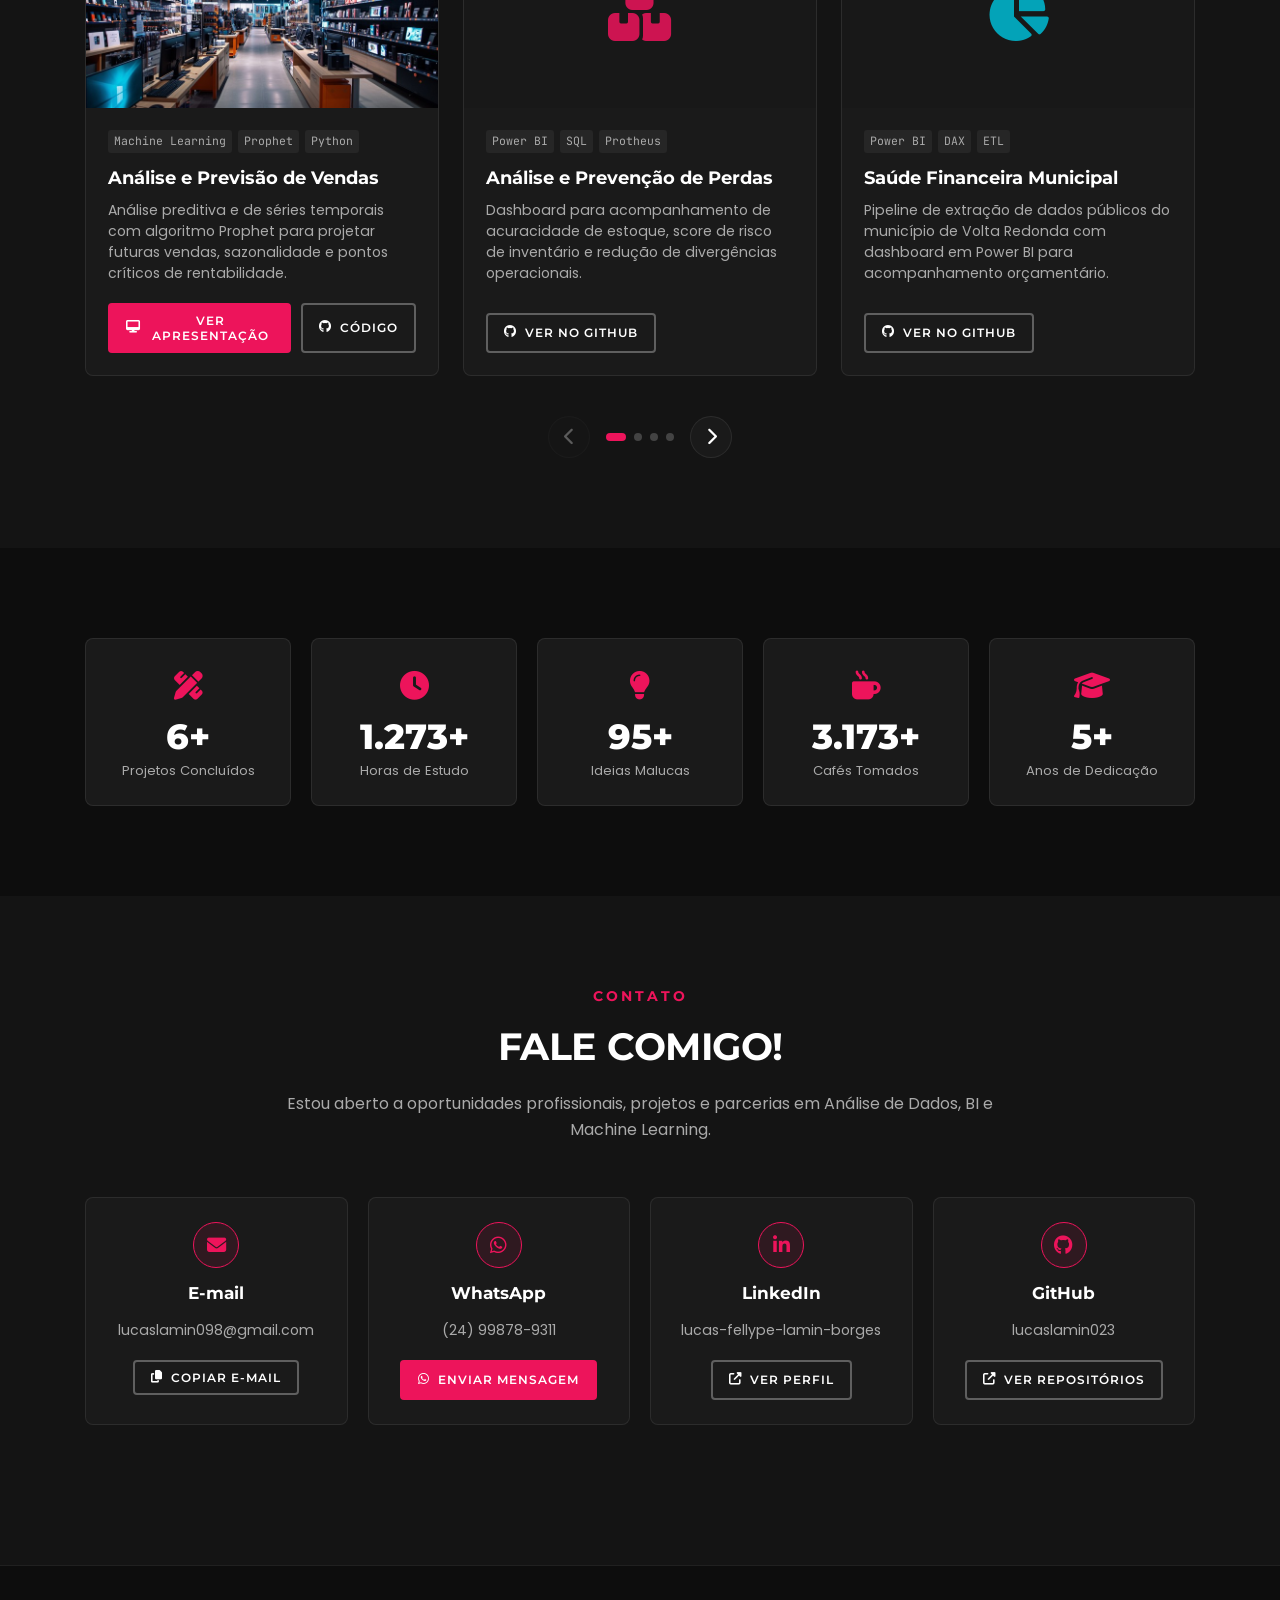
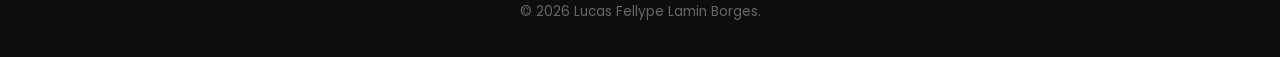
==== commit 16436535: "finalização visual" ====
--- a/index.html
+++ b/index.html
@@ -1,45 +1,50 @@
 <!DOCTYPE html>
 <html lang="pt-BR">
+
 <head>
     <meta charset="UTF-8">
     <meta name="viewport" content="width=device-width, initial-scale=1.0">
     <title>Lucas Fellype | Portfólio de Análise de Dados, BI & Machine Learning</title>
-    <meta name="description" content="Portfólio profissional de Lucas Fellype Lamin Borges. Analista de Dados com foco em BI, SQL, Python, Auditoria de Estoque e Machine Learning.">
-    <meta name="keywords" content="Data Analytics, BI, Machine Learning, Power BI, Python, SQL, Auditoria de Estoque, Lucas Borges, FIAP">
-    
+    <meta name="description"
+        content="Portfólio profissional de Lucas Fellype Lamin Borges. Analista de Dados com foco em BI, SQL, Python, Auditoria de Estoque e Machine Learning.">
+    <meta name="keywords"
+        content="Data Analytics, BI, Machine Learning, Power BI, Python, SQL, Auditoria de Estoque, Lucas Borges">
+
     <!-- Open Graph / Meta Tags Sociais -->
     <meta property="og:title" content="Lucas Fellype | Portfólio de Análise de Dados & BI">
-    <meta property="og:description" content="Transformando dados brutos em KPIs estratégicos, dashboards e modelos preditivos de Machine Learning.">
+    <meta property="og:description"
+        content="Transformando dados brutos em KPIs estratégicos, dashboards e modelos preditivos de Machine Learning.">
     <meta property="og:type" content="website">
 
     <!-- CSS do Projeto & Fontes CDN -->
     <link rel="stylesheet" href="css/style.css">
     <link rel="stylesheet" href="https://cdnjs.cloudflare.com/ajax/libs/font-awesome/6.4.0/css/all.min.css">
 </head>
-<body>
-
-    <!-- ==========================================================================
-       HEADER & NAVEGAÇÃO FIAP STYLE
+
+<body id="top">
+
+    <!-- ==========================================================================
+       HEADER & NAVEGAÇÃO CLEAN
        ========================================================================== -->
     <header class="header">
         <div class="container nav-container">
-            <a href="#home" class="logo">
-                <span class="logo-tag">// DATA & BI</span>
+            <a href="#top" class="logo">
+                <span class="logo-tag">//</span> LUCAS LAMIN
             </a>
-            
+
             <nav>
                 <ul class="nav-links">
                     <li><a href="#home" class="nav-link active">Início</a></li>
-                    <li><a href="#projetos" class="nav-link">Projetos</a></li>
                     <li><a href="#sobre" class="nav-link">Sobre</a></li>
-                    <li><a href="#habilidades" class="nav-link">Habilidades</a></li>
-                    <li><a href="#experiencia" class="nav-link">Trajetória</a></li>
+                    <li><a href="#experiencia" class="nav-link">Resumo</a></li>
+                    <li><a href="#projetos" class="nav-link">Portfólio</a></li>
                     <li><a href="#contato" class="nav-link">Contato</a></li>
                 </ul>
             </nav>
 
             <div style="display: flex; align-items: center; gap: 12px;">
-                <a href="https://www.linkedin.com/in/lucas-fellype-lamin-borges-a7b437236/" target="_blank" class="btn btn-primary btn-sm">
+                <a href="https://www.linkedin.com/in/lucas-fellype-lamin-borges-a7b437236/" target="_blank"
+                    class="btn btn-stroke btn-sm">
                     <i class="fab fa-linkedin"></i> LinkedIn
                 </a>
                 <button class="mobile-toggle" aria-label="Abrir Menu">
@@ -50,103 +55,215 @@
     </header>
 
     <!-- ==========================================================================
-       HERO SECTION
+       HERO SECTION (STYLE FRANKLIN FERREIRA)
        ========================================================================== -->
     <section id="home" class="hero">
         <div class="container">
-            <div class="hero-content">
-                <div class="hero-text">
-                    <div class="badge-status">
-                        <span class="status-dot"></span> Disponível para Oportunidades & Projetos
-                    </div>
-                    
-                    <h1 class="hero-title">
-                        Olá, sou <span class="gradient-text">Lucas Lamin</span>
-                    </h1>
-                    
-                    <div class="typing-container">
-                        <span id="typed-text"></span><span class="typed-cursor"></span>
-                    </div>
-                    
-                    <p class="hero-description">
-
-                    </p>
-
-                    <div class="hero-ctas">
-                        <a href="#projetos" class="btn btn-primary">
-                            <i class="fas fa-chart-line"></i> Explorar Projetos
-                        </a>
-                        <a href="https://api.whatsapp.com/send?phone=5524998789311" target="_blank" class="btn btn-secondary">
-                            <i class="fab fa-whatsapp"></i> WhatsApp
-                        </a>
-                        
-                        <div class="social-links">
-                            <a href="https://github.com/lucaslamin023" target="_blank" class="social-btn" title="GitHub">
-                                <i class="fab fa-github"></i>
-                            </a>
-                            <a href="https://www.linkedin.com/in/lucas-fellype-lamin-borges-a7b437236/" target="_blank" class="social-btn" title="LinkedIn">
-                                <i class="fab fa-linkedin-in"></i>
-                            </a>
-                            <button onclick="copyToClipboard('lucaslamin098@gmail.com', 'E-mail')" class="social-btn" title="Copiar E-mail">
-                                <i class="fas fa-envelope"></i>
-                            </button>
-                        </div>
-                    </div>
-
-                    <!-- METRICAS / KPIS NO HERO -->
-                    <div class="hero-stats">
-                        <div class="stat-item">
-                            <span class="stat-number" data-target="6" data-suffix="+">0+</span>
-                            <span class="stat-label">Projetos Concluídos</span>
-                        </div>
-                        <div class="stat-item">
-                            <span class="stat-number" data-target="4000" data-suffix="+">0+</span>
-                            <span class="stat-label">Horas de Estudo</span>
-                        </div>
-                        <div class="stat-item">
-                            <span class="stat-number" data-target="10000" data-suffix="+">0+</span>
-                            <span class="stat-label">Cafés Tomados</span>
-                        </div>
-                    </div>
-                </div>
-
-                <!-- CARD PERFIL FIAP ESTILO FUTURISTA -->
-                <div class="hero-visual">
-                    <div class="glass-card hero-card">
-                        <div class="hero-card-glow"></div>
-                        
-                        <div class="profile-avatar">
-                            <div class="profile-avatar-inner">
-                                LB
-                            </div>
-                        </div>
-                        
-                        <h2 class="hero-card-title">Lucas Lamin Borges</h2>
-                        <p class="hero-card-subtitle">Análise de Dados | Auditoria & BI</p>
-
-                        <div class="tech-badges">
-                            <span class="tech-badge"><i class="fab fa-python" style="color:#ff0055"></i> Python</span>
-                            <span class="tech-badge"><i class="fas fa-database" style="color:#00f2fe"></i> SQL</span>
-                            <span class="tech-badge"><i class="fas fa-chart-bar" style="color:#ffcc00"></i> Power BI</span>
-                            <span class="tech-badge"><i class="fas fa-brain" style="color:#a855f7"></i> Machine Learning</span>
-                            <span class="tech-badge"><i class="fas fa-boxes" style="color:#10b981"></i> Protheus TOTVS</span>
-                        </div>
-                    </div>
+            <div class="hero-content-center">
+                <h5 class="hero-greeting">Olá, seja bem-vindo!</h5>
+                <h1 class="hero-title">Eu sou <br> Lucas Lamin <br></h1>
+
+                <div class="typing-container">
+                    <span id="typed-text"></span><span class="typed-cursor"></span>
+                </div>
+
+                <div class="hero-ctas" style="padding: 10px;">
+                    <a href="#sobre" class="btn btn-stroke">
+                        Sobre Mim <i class="fas fa-chevron-down"></i>
+                    </a>
+                    <a href="#contato" class="btn btn-primary">
+                        Fale Comigo
+                    </a>
+                </div>
+
+                <div class="hero-socials">
+                    <a href="mailto:lucaslamin098@gmail.com" class="social-icon-btn" title="E-mail">
+                        <i class="fas fa-envelope"></i>
+                    </a>
+                    <a href="https://github.com/lucaslamin023" target="_blank" class="social-icon-btn" title="GitHub">
+                        <i class="fab fa-github"></i>
+                    </a>
+                    <a href="https://www.linkedin.com/in/lucas-fellype-lamin-borges-a7b437236/" target="_blank"
+                        class="social-icon-btn" title="LinkedIn">
+                        <i class="fab fa-linkedin-in"></i>
+                    </a>
                 </div>
             </div>
         </div>
     </section>
 
     <!-- ==========================================================================
-       SEÇÃO DE PROJETOS COM CARROSSEL (3 CARDS POR VEZ)
-       ========================================================================== -->
-    <section id="projetos" class="section-padding">
+       SEÇÃO SOBRE & SKILLS (STYLE FRANKLIN FERREIRA)
+       ========================================================================== -->
+    <section id="sobre" class="section-padding bg-alt">
         <div class="container">
             <div class="section-header">
-                <span class="section-tag">Portfólio Analítico</span>
-                <h2 class="section-title">Projetos em <span class="gradient-text">Destaque</span></h2>
+                <span class="section-tag">Sobre</span>
+                <h2 class="section-title">Quem Sou</h2>
+            </div>
+
+            <div class="about-grid">
+                <!-- COLUNA 1: PERFIL & INTRO -->
+                <div>
+                    <h3 class="profile-title">Perfil</h3>
+                    <p class="about-intro-text">
+                        Entusiasta do universo analítico e de computação, focado em transformar grandes volumes de dados
+                        em inteligência de negócios utilizável. Atuo com extração, limpeza, modelagem e análise
+                        estatística/preditiva para responder a desafios estratégicos.
+                        <br><br>
+                        Com experiência prática em <strong>Auditoria de Estoque</strong>, <strong>SQL</strong>,
+                        <strong>Python</strong>, <strong>Power BI</strong> e modelos preditivos em <strong>Machine
+                            Learning</strong>, dedico especial cuidado à etapa de visualização e Data Storytelling para
+                        garantir que cada gráfico tome decisões claras.
+                    </p>
+                </div>
+
+                <!-- COLUNA 2: SKILLS BARS COM NÍVEIS QUALITATIVOS -->
+                <div>
+                    <h3 class="profile-title">Skills & Níveis</h3>
+                    <div class="skills-container">
+                        <div class="skill-bar-item">
+                            <div class="skill-bar-header">
+                                <strong>Python (Pandas, NumPy, Prophet)</strong>
+                                <span class="skill-badge">Avançado</span>
+                            </div>
+                            <div class="skill-track">
+                                <div class="skill-fill" style="width: 90%;"></div>
+                            </div>
+                        </div>
+
+                        <div class="skill-bar-item">
+                            <div class="skill-bar-header">
+                                <strong>SQL & Modelagem Relacional</strong>
+                                <span class="skill-badge">Avançado</span>
+                            </div>
+                            <div class="skill-track">
+                                <div class="skill-fill" style="width: 88%;"></div>
+                            </div>
+                        </div>
+
+                        <div class="skill-bar-item">
+                            <div class="skill-bar-header">
+                                <strong>Power BI & DAX / Viz</strong>
+                                <span class="skill-badge">Muito bom</span>
+                            </div>
+                            <div class="skill-track">
+                                <div class="skill-fill" style="width: 85%;"></div>
+                            </div>
+                        </div>
+                        <div class="skill-bar-item">
+                            <div class="skill-bar-header">
+                                <strong>Engenharia de Dados & ETL Pipelines</strong>
+                                <span class="skill-badge">Intermediário</span>
+                            </div>
+                            <div class="skill-track">
+                                <div class="skill-fill" style="width: 54%;"></div>
+                            </div>
+                        </div>
+                        <div class="skill-bar-item">
+                            <div class="skill-bar-header">
+                                <strong>Machine Learning & Forecast</strong>
+                                <span class="skill-badge">Iniciando</span>
+                            </div>
+                            <div class="skill-track">
+                                <div class="skill-fill" style="width: 41%;"></div>
+                            </div>
+                        </div>
+                    </div>
+                </div>
+            </div>
+        </div>
+    </section>
+
+    <!-- ==========================================================================
+       RESUMO & LINHA DO TEMPO
+       ========================================================================== -->
+    <section id="experiencia" class="section-padding">
+        <div class="container">
+            <div class="section-header">
+                <span class="section-tag">Resumo</span>
+                <h2 class="section-title">Minhas Credenciais & Trajetória</h2>
+            </div>
+            <!-- FORMAÇÃO 2 -->
+            <div class="timeline-block">
+                <div class="timeline-icon"><i class="fas fa-brain"></i></div>
+                <div class="timeline-header">
+                    <h3><a href="https://www.coursera.org/" target="_blank">Google Coursera</a></h3>
+                    <span class="timeline-date">Maio, 2026- Em Andamento (Previsão: Dezembro,2026)</span>
+                </div>
+                <div class="timeline-content">
+                    <h4>Professional Data Analytics</h4>
+                    <p>
+                        Preparação real para o mercado de trabalho, o curso aborda ferramentas práticas essenciais como
+                        planilhas (Excel/Sheets), SQL, Tableau e programação em R, culminando em 7 cursos e projetos
+                        reais.
+                    </p>
+                </div>
+            </div>
+            <!-- FORMAÇÃO 2 -->
+            <div class="timeline-block">
+                <div class="timeline-icon"><i class="fas fa-graduation-cap"></i></div>
+                <div class="timeline-header">
+                    <h3><a href="https://www.unicesumar.edu.br/" target="_blank">Uninter</a></h3>
+                    <span class="timeline-date">Fevereiro, 2026 - Em Andamento (Previsão, 2028)</span>
+                </div>
+                <div class="timeline-content">
+                    <h4>Técnologo em Ciência de Dados</h4>
+                    <p>
+                        Aprofundamento em álgebra linear, estatística inferencial, programação orientada a dados, Big
+                        Data, modelos preditivos, machine learning, engenharia de atributos e inteligência artificial
+                        aplicada.
+                    </p>
+                </div>
+            </div>
+
+            <!-- FORMAÇÃO 3 -->
+            <div class="timeline-block">
+                <div class="timeline-icon"><i class="fas fa-brain"></i></div>
+                <div class="timeline-header">
+                    <h3><a href="https://www.datascienceacademy.com.br/" target="_blank">Data Science Academy</a></h3>
+                    <span class="timeline-date">Maio, 2025 - Outubro, 2025</span>
+                </div>
+                <div class="timeline-content">
+                    <h4>Microsoft Power BI Para Business Intelligence e Data Science</h4>
+                    <p>
+                        Power BI aplicando técnicas de Data Science para gerar modelos preditivos e extrair insights
+                        para a tomada de decisões, integrando o Power BI com Linguagem R e Python.
+                    </p>
+                </div>
+            </div>
+
+            <!-- FORMAÇÃO 1 -->
+            <div class="timeline-block">
+                <div class="timeline-icon"><i class="fas fa-graduation-cap"></i></div>
+                <div class="timeline-header">
+                    <h3><a href="https://www.fiap.com.br/" target="_blank">FIAP - Faculdade de Informática e
+                            Administração Paulista</a></h3>
+                    <span class="timeline-date">Março, 2021 - Dezembro, 2023</span>
+                </div>
+                <div class="timeline-content">
+                    <h4>Análise e Desenvolvimento de Sistemas (Tecnólogo)</h4>
+                    <p>
+                        Formação sólida em desenvolvimento de software, estrutura de dados, banco de dados
+                        relacionais e arquitetura de sistemas com foco em resolução de problemas reais de negócios.
+                    </p>
+                </div>
+            </div>
+        </div>
+        </div>
+    </section>
+
+    <!-- ==========================================================================
+       PORTFÓLIO & CARROSSEL DE PROJETOS
+       ========================================================================== -->
+    <section id="projetos" class="section-padding bg-alt">
+        <div class="container">
+            <div class="section-header">
+                <span class="section-tag">Portfólio</span>
+                <h2 class="section-title">Confira Alguns dos Meus Projetos</h2>
                 <p class="section-subtitle">
-                    Explore soluções reais desenvolvidas com Machine Learning, Python, Power BI e SQL. O carrossel exibe 3 projetos por vez e inclui apresentações interativas em HTML.
+                    Explore projetos práticos desenvolvidos com Machine Learning, Python, Power BI, SQL e Auditoria
+                    Analítica.
                 </p>
             </div>
 
@@ -159,16 +276,17 @@
                 <button class="filter-btn" data-filter="python">Python & ETL</button>
             </div>
 
-            <!-- CARROSSEL DE PROJETOS -->
+            <!-- CARROSSEL DE PROJETOS (3 CARDS VISÍVEIS) -->
             <div class="carousel-wrapper">
                 <div class="carousel-container">
                     <div class="carousel-track">
-                        
-                        <!-- CARD 1: GLOBAL SUPERSTORE (PROJETO REAL PREPARADO) -->
-                        <div class="glass-card project-card" data-category="ml python">
+
+                        <!-- CARD 1: GLOBAL SUPERSTORE -->
+                        <div class="project-card" data-category="ml python">
                             <div class="project-img-wrapper">
-                                <img src="assets/images/global-superstore.png" alt="Global Superstore Project" class="project-img">
-                                <span class="project-overlay-badge">HTML</span>
+                                <img src="assets/images/global-superstore.png" alt="Global Superstore Project"
+                                    class="project-img">
+                                <span class="project-overlay-badge">HTML PRESENTATION</span>
                             </div>
                             <div class="project-content">
                                 <div class="project-tags">
@@ -178,48 +296,59 @@
                                 </div>
                                 <h3 class="project-title">Análise e Previsão de Vendas</h3>
                                 <p class="project-description">
-                                    Análise preditiva e de séries temporais, utilizando o algoritmo Prophet para projetar futuras vendas, identificando padrões de sazonalidade e gargalos de rentabilidade.
+                                    Análise preditiva e de séries temporais com algoritmo Prophet para projetar futuras
+                                    vendas, sazonalidade e pontos críticos de rentabilidade.
                                 </p>
                                 <div class="project-actions">
-                                    <button onclick="openProjectModal('Global Superstore - Apresentação Executiva', 'projects/superstore-analysis.html')" class="btn btn-primary btn-sm project-btn">
+                                    <button
+                                        onclick="openProjectModal('Global Superstore - Apresentação Executiva', 'projects/superstore-analysis.html')"
+                                        class="btn btn-primary btn-sm project-btn">
                                         <i class="fas fa-desktop"></i> Ver Apresentação
                                     </button>
-                                    <a href="https://github.com/lucaslamin023/Data-Project-1---Global-Superstore-Sales-Analysis-Forecasting" target="_blank" class="btn btn-secondary btn-sm project-btn" title="Repositório GitHub">
+                                    <a href="https://github.com/lucaslamin023/Data-Project-1---Global-Superstore-Sales-Analysis-Forecasting"
+                                        target="_blank" class="btn btn-stroke btn-sm project-btn"
+                                        title="Repositório GitHub">
                                         <i class="fab fa-github"></i> Código
                                     </a>
                                 </div>
                             </div>
                         </div>
 
-                        <!-- CARD 2: AUTOMATION & AUDIT (TEMPLATE CONFIGURADO PARA PROJETO 2) -->
-                        <div class="glass-card project-card" data-category="auditoria python">
-                            <div class="project-img-wrapper" style="background: linear-gradient(135deg, #161626, #24142c); display: flex; align-items: center; justify-content: center;">
-                                <i class="fas fa-boxes-stacked" style="font-size: 4rem; color: var(--fiap-pink); opacity: 0.8;"></i>
-                                <span class="project-overlay-badge">PROJETO 2</span>
+                        <!-- CARD 2: AUDITORIA & ESTOQUE -->
+                        <div class="project-card" data-category="auditoria python">
+                            <div class="project-img-wrapper"
+                                style="background: #181818; display: flex; align-items: center; justify-content: center;">
+                                <i class="fas fa-boxes-stacked"
+                                    style="font-size: 3.5rem; color: var(--accent-pink); opacity: 0.85;"></i>
+                                <span class="project-overlay-badge">POWER BI & SQL</span>
                             </div>
                             <div class="project-content">
                                 <div class="project-tags">
                                     <span class="project-tag">Power BI</span>
                                     <span class="project-tag">SQL</span>
-                                    <span class="project-tag">DAX</span>
+                                    <span class="project-tag">Protheus</span>
                                 </div>
                                 <h3 class="project-title">Análise e Prevenção de Perdas</h3>
                                 <p class="project-description">
-                                    Dashboard interativo em Power BI para acompanhamento de indicadores de perda, acuracidade de estoque e score de risco.
+                                    Dashboard para acompanhamento de acuracidade de estoque, score de risco de
+                                    inventário e redução de divergências operacionais.
                                 </p>
                                 <div class="project-actions">
-                                    <a href="https://github.com/lucaslamin023" target="_blank" class="btn btn-primary btn-sm project-btn">
-                                        <i class="fas fa-folder-open"></i> Ver no GitHub
+                                    <a href="https://github.com/lucaslamin023" target="_blank"
+                                        class="btn btn-stroke btn-sm project-btn">
+                                        <i class="fab fa-github"></i> Ver no GitHub
                                     </a>
                                 </div>
                             </div>
                         </div>
 
-                        <!-- CARD 3: POWER BI DASHBOARD (TEMPLATE CONFIGURADO PARA PROJETO 3) -->
-                        <div class="glass-card project-card" data-category="bi">
-                            <div class="project-img-wrapper" style="background: linear-gradient(135deg, #101a28, #00223e); display: flex; align-items: center; justify-content: center;">
-                                <i class="fas fa-chart-pie" style="font-size: 4rem; color: var(--cyan-accent); opacity: 0.8;"></i>
-                                <span class="project-overlay-badge">PROJETO 3</span>
+                        <!-- CARD 3: SAÚDE FINANCEIRA MUNICIPAL -->
+                        <div class="project-card" data-category="bi">
+                            <div class="project-img-wrapper"
+                                style="background: #181818; display: flex; align-items: center; justify-content: center;">
+                                <i class="fas fa-chart-pie"
+                                    style="font-size: 3.5rem; color: #00bcd4; opacity: 0.85;"></i>
+                                <span class="project-overlay-badge">POWER BI</span>
                             </div>
                             <div class="project-content">
                                 <div class="project-tags">
@@ -229,21 +358,24 @@
                                 </div>
                                 <h3 class="project-title">Saúde Financeira Municipal</h3>
                                 <p class="project-description">
-                                    Pipline completa de extralção de dados do munícipio de Volta Redonda + Dashboard interativo em Power BI para acompanhamento orçamentário e financeiro da cidade.
+                                    Pipeline de extração de dados públicos do município de Volta Redonda com dashboard
+                                    em Power BI para acompanhamento orçamentário.
                                 </p>
                                 <div class="project-actions">
-                                    <a href="https://github.com/lucaslamin023" target="_blank" class="btn btn-primary btn-sm project-btn">
-                                        <i class="fas fa-folder-open"></i> Ver no GitHub
+                                    <a href="https://github.com/lucaslamin023" target="_blank"
+                                        class="btn btn-stroke btn-sm project-btn">
+                                        <i class="fab fa-github"></i> Ver no GitHub
                                     </a>
                                 </div>
                             </div>
                         </div>
 
-                        <!-- CARD 4: MACHINE LEARNING MODELING (TEMPLATE 4) -->
-                        <div class="glass-card project-card" data-category="ml">
-                            <div class="project-img-wrapper" style="background: linear-gradient(135deg, #1e1028, #2a0833); display: flex; align-items: center; justify-content: center;">
-                                <i class="fas fa-brain" style="font-size: 4rem; color: #a855f7; opacity: 0.8;"></i>
-                                <span class="project-overlay-badge">PROJETO 4</span>
+                        <!-- CARD 4: CHURN & RETENÇÃO -->
+                        <div class="project-card" data-category="ml">
+                            <div class="project-img-wrapper"
+                                style="background: #181818; display: flex; align-items: center; justify-content: center;">
+                                <i class="fas fa-brain" style="font-size: 3.5rem; color: #a855f7; opacity: 0.85;"></i>
+                                <span class="project-overlay-badge">PYTHON</span>
                             </div>
                             <div class="project-content">
                                 <div class="project-tags">
@@ -252,58 +384,68 @@
                                 </div>
                                 <h3 class="project-title">Churn e Retenção de Clientes</h3>
                                 <p class="project-description">
-                                    Modelo de aprendizado de máquina para identificação de padrões de cancelamento e classificação de risco de churn com pipelines de Scikit-Learn.
+                                    Modelo preditivo para identificação de padrões de cancelamento e classificação de
+                                    risco de churn com pipelines de Scikit-Learn.
                                 </p>
                                 <div class="project-actions">
-                                    <a href="https://github.com/lucaslamin023" target="_blank" class="btn btn-secondary btn-sm project-btn">
+                                    <a href="https://github.com/lucaslamin023" target="_blank"
+                                        class="btn btn-stroke btn-sm project-btn">
                                         <i class="fab fa-github"></i> Ver Código
                                     </a>
                                 </div>
                             </div>
                         </div>
 
-                        <!-- CARD 5: DATA ANALYSIS & EDA (TEMPLATE 5) -->
-                        <div class="glass-card project-card" data-category="python">
-                            <div class="project-img-wrapper" style="background: linear-gradient(135deg, #14241e, #063820); display: flex; align-items: center; justify-content: center;">
-                                <i class="fas fa-magnifying-glass-chart" style="font-size: 4rem; color: #10b981; opacity: 0.8;"></i>
-                                <span class="project-overlay-badge">PROJETO 5</span>
+                        <!-- CARD 5: SIMULAÇÃO COPA -->
+                        <div class="project-card" data-category="python">
+                            <div class="project-img-wrapper"
+                                style="background: #181818; display: flex; align-items: center; justify-content: center;">
+                                <i class="fas fa-magnifying-glass-chart"
+                                    style="font-size: 3.5rem; color: #4caf50; opacity: 0.85;"></i>
+                                <span class="project-overlay-badge">FASTAPI</span>
                             </div>
                             <div class="project-content">
                                 <div class="project-tags">
                                     <span class="project-tag">Python</span>
-                                    <span class="project-tag">Front End</span>
                                     <span class="project-tag">FastAPI</span>
+                                    <span class="project-tag">Pandas</span>
                                 </div>
                                 <h3 class="project-title">Simulação de Copa do Mundo</h3>
                                 <p class="project-description">
-                                    Projeto de análise e classificaão de jogadores por meio de base histórica de todos os jogos da copa do mundo + aplicação que simula competições, partidas, artilharia, etc.
+                                    Análise estatística de dados históricos de partidas de futebol + motor de simulação
+                                    de torneios e probabilidades.
                                 </p>
                                 <div class="project-actions">
-                                    <a href="https://github.com/lucaslamin023" target="_blank" class="btn btn-secondary btn-sm project-btn">
+                                    <a href="https://github.com/lucaslamin023" target="_blank"
+                                        class="btn btn-stroke btn-sm project-btn">
                                         <i class="fab fa-github"></i> Ver Código
                                     </a>
                                 </div>
                             </div>
                         </div>
 
-                        <!-- CARD 6: CONTROL TOWER BI (TEMPLATE 6) -->
-                        <div class="glass-card project-card" data-category="bi auditoria">
-                            <div class="project-img-wrapper" style="background: linear-gradient(135deg, #261616, #3b0610); display: flex; align-items: center; justify-content: center;">
-                                <i class="fas fa-tower-observation" style="font-size: 4rem; color: #f43f5e; opacity: 0.8;"></i>
-                                <span class="project-overlay-badge">PROJETO 6</span>
+                        <!-- CARD 6: ALGORITMO RECOMENDAÇÃO -->
+                        <div class="project-card" data-category="bi auditoria">
+                            <div class="project-img-wrapper"
+                                style="background: #181818; display: flex; align-items: center; justify-content: center;">
+                                <i class="fas fa-film"
+                                    style="font-size: 3.5rem; color: var(--accent-pink); opacity: 0.85;"></i>
+                                <span class="project-overlay-badge">PYTHON & SQL</span>
                             </div>
                             <div class="project-content">
                                 <div class="project-tags">
                                     <span class="project-tag">Python</span>
                                     <span class="project-tag">SQL</span>
-                                    <span class="project-tag">Operações</span>
+                                    <span class="project-tag">Filtragem</span>
                                 </div>
                                 <h3 class="project-title">Algoritmo de Recomendação</h3>
                                 <p class="project-description">
-                                    Algoritmo de recomendação filmográfica com múltiplos critérios + aplicação 
+                                    Algoritmo de recomendação filmográfica multicritério com tratamento de dados e
+                                    interface responsiva.
                                 </p>
                                 <div class="project-actions">
-                                    <a href="https://github.com/lucaslamin023" target="_blank" class="btn btn-secondary btn-sm project-btn">
+                                    <a href="https://github.com/lucaslamin023" target="_blank"
+                                        class="btn btn-stroke btn-sm project-btn">
                                         <i class="fab fa-github"></i> Ver Código
                                     </a>
                                 </div>
@@ -334,11 +476,12 @@
         <div class="modal-container">
             <div class="modal-header">
                 <div class="modal-title">
-                    <i class="fas fa-chart-line" style="color: var(--fiap-pink);"></i>
+                    <i class="fas fa-chart-line" style="color: var(--accent-pink);"></i>
                     <span id="modal-project-title">Visualizador de Projeto</span>
                 </div>
                 <div class="modal-actions">
-                    <a id="modal-external-link" href="#" target="_blank" class="btn btn-secondary btn-sm" title="Abrir em Nova Aba">
+                    <a id="modal-external-link" href="#" target="_blank" class="btn btn-stroke btn-sm"
+                        title="Abrir em Nova Aba">
                         <i class="fas fa-external-link-alt"></i> Tela Cheia
                     </a>
                     <button class="modal-close-btn" aria-label="Fechar Modal">
@@ -352,162 +495,104 @@
         </div>
     </div>
 
-    <!-- ==========================================================================
-       SEÇÃO SOBRE O PROFISSIONAL
-       ========================================================================== -->
-    <section id="sobre" class="section-padding" style="background: rgba(16, 16, 24, 0.4);">
+
+    <!-- ==========================================================================
+       ESTATÍSTICAS & NÚMEROS
+       ========================================================================== -->
+    <section id="stats" class="section-padding">
+        <div class="container">
+            <div class="stats-grid">
+                <div class="stat-box">
+                    <div class="stat-icon"><i class="fas fa-pencil-ruler"></i></div>
+                    <div class="stat-number" data-target="6" data-suffix="+">0+</div>
+                    <div class="stat-label">Projetos Concluídos</div>
+                </div>
+
+                <div class="stat-box">
+                    <div class="stat-icon">
+                        <div class="stat-icon"><i class="fas fa-clock"></i></div>
+                    </div>
+                    <div class="stat-number" data-target="4000" data-suffix="+">0+</div>
+                    <div class="stat-label">Horas de Estudo</div>
+                </div>
+
+
+                <div class="stat-box">
+                    <div class="stat-icon"><i class="fas fa-lightbulb"></i></div>
+                    <div class="stat-number" data-target="250" data-suffix="+">0+</div>
+                    <div class="stat-label">Ideias Malucas</div>
+                </div>
+
+                <div class="stat-box">
+                    <div class="stat-icon"><i class="fas fa-mug-hot"></i></div>
+                    <div class="stat-number" data-target="10000" data-suffix="+">0+</div>
+                    <div class="stat-label">Cafés Tomados</div>
+                </div>
+
+                <div class="stat-box">
+                    <div class="stat-icon"><i class="fas fa-graduation-cap"></i></div>
+                    <div class="stat-number" data-target="5" data-suffix="+">0+</div>
+                    <div class="stat-label">Anos de Dedicação</div>
+                </div>
+            </div>
+        </div>
+    </section>
+
+    <!-- ==========================================================================
+       SEÇÃO DE CONTATO
+       ========================================================================== -->
+    <section id="contato" class="section-padding bg-alt">
         <div class="container">
             <div class="section-header">
-                <span class="section-tag">Perfil Profissional</span>
-                <h2 class="section-title">Sobre <span class="gradient-text">Lucas Lamin</span></h2>
-            </div>
-
-            <div style="display: grid; grid-template-columns: repeat(auto-fit, minmax(300px, 1fr)); gap: 30px;">
-                <div class="glass-card" style="padding: 32px;">
-                    <div style="font-size: 2.2rem; color: var(--fiap-pink); margin-bottom: 16px;">
-                        <i class="fas fa-bullseye"></i>
-                    </div>
-                    <h3 style="font-family: var(--font-heading); font-size: 1.3rem; font-weight: 700; margin-bottom: 12px;">
-                        Foco em Dados
-                    </h3>
-                    <p style="color: var(--text-secondary); font-size: 0.95rem;">
-
-                    </p>
-                </div>
-
-                <div class="glass-card" style="padding: 32px;">
-                    <div style="font-size: 2.2rem; color: var(--cyan-accent); margin-bottom: 16px;">
-                        <i class="fas fa-graduation-cap"></i>
-                    </div>
-                    <h3 style="font-family: var(--font-heading); font-size: 1.3rem; font-weight: 700; margin-bottom: 12px;">
-                        Base Técnica Sólida
-                    </h3>
-                    <p style="color: var(--text-secondary); font-size: 0.95rem;">
-                        Formado em Análise e Desenvolvimento de Sistemas pela <strong>FIAP</strong> (2021-2023) e atualmente graduando em <strong>Ciência de Dados</strong> pela Unicesumar (Conclusão 2028).
-                    </p>
-                </div>
-
-                <div class="glass-card" style="padding: 32px;">
-                    <div style="font-size: 2.2rem; color: #a855f7; margin-bottom: 16px;">
-                        <i class="fas fa-comments"></i>
-                    </div>
-                    <h3 style="font-family: var(--font-heading); font-size: 1.3rem; font-weight: 700; margin-bottom: 12px;">
-                        Comunicação & Data Storytelling
-                    </h3>
-                    <p style="color: var(--text-secondary); font-size: 0.95rem;">
-                    </p>
-                </div>
-            </div>
-        </div>
-    </section>
-
-    <!-- ==========================================================================
-       HABILIDADES & TECH STACK
-       ========================================================================== -->
-    <section id="habilidades" class="section-padding">
-        <div class="container">
-            <div class="section-header">
-                <span class="section-tag">Competências Técnicas</span>
-                <h2 class="section-title">Habilidades & <span class="gradient-text">Tech Stack</span></h2>
-                <p class="section-subtitle">Ferramentas e linguagens utilizadas para extração, modelagem, análise e visualização de dados.</p>
-            </div>
-
-            <div class="skills-grid">
-                <!-- CATEGORIA 1 -->
-                <div class="glass-card skill-category">
-                    <h3 class="skill-category-title"><i class="fab fa-python"></i> Linguagens & ML</h3>
-                    <div class="skills-list">
-                        <div class="skill-item">
-                            <div class="skill-info">
-                                <span class="skill-name">Python (Pandas, NumPy, Prophet)</span>
-                                <span class="skill-percentage">90%</span>
-                            </div>
-                            <div class="skill-bar"><div class="skill-progress" data-width="90%"></div></div>
-                        </div>
-                        <div class="skill-item">
-                            <div class="skill-info">
-                                <span class="skill-name">SQL (Consultas, Joins, Window Functions)</span>
-                                <span class="skill-percentage">88%</span>
-                            </div>
-                            <div class="skill-bar"><div class="skill-progress" data-width="88%"></div></div>
-                        </div>
-                        <div class="skill-item">
-                            <div class="skill-info">
-                                <span class="skill-name">Machine Learning & Forecast</span>
-                                <span class="skill-percentage">82%</span>
-                            </div>
-                            <div class="skill-bar"><div class="skill-progress" data-width="82%"></div></div>
-                        </div>
-                    </div>
-                </div>
-
-                <!-- CATEGORIA 2 -->
-                <div class="glass-card skill-category">
-                    <h3 class="skill-category-title"><i class="fas fa-chart-line"></i> Business Intelligence & Viz</h3>
-                    <div class="skills-list">
-                    </div>
-                </div>
-
-                <!-- CATEGORIA 3 -->
-                <div class="glass-card skill-category">
-                    <h3 class="skill-category-title"><i class="fas fa-server"></i> Sistemas & Processos</h3>
-                    <div class="skills-list">
-                    </div>
-                </div>
-            </div>
-        </div>
-    </section>
-
-    <!-- ==========================================================================
-       SEÇÃO DE CONTATO & FOOTER
-       ========================================================================== -->
-    <section id="contato" class="section-padding">
-        <div class="container">
-            <div class="section-header">
-                <span class="section-tag">Conecte-se Comigo</span>
-                <h2 class="section-title">Vamos <span class="gradient-text">Conversar?</span></h2>
+                <span class="section-tag">Contato</span>
+                <h2 class="section-title">FALE COMIGO!</h2>
                 <p class="section-subtitle">
-                    Estou aberto a oportunidades profissionais, consultorias e parcerias em Análise de Dados, BI e Machine Learning.
+                    Estou aberto a oportunidades profissionais, projetos e parcerias em Análise de Dados, BI e Machine
+                    Learning.
                 </p>
             </div>
 
             <div class="contact-grid">
-                <!-- CARD EMAIL -->
-                <div class="glass-card contact-card">
+                <!-- E-MAIL -->
+                <div class="contact-card">
                     <div class="contact-icon"><i class="fas fa-envelope"></i></div>
                     <h3 class="contact-title">E-mail</h3>
                     <p class="contact-value">lucaslamin098@gmail.com</p>
-                    <button onclick="copyToClipboard('lucaslamin098@gmail.com', 'E-mail')" class="btn btn-secondary btn-sm" style="margin-top: 8px;">
+                    <button onclick="copyToClipboard('lucaslamin098@gmail.com', 'E-mail')" class="btn btn-stroke btn-sm"
+                        style="margin-top: 6px;">
                         <i class="fas fa-copy"></i> Copiar E-mail
                     </button>
                 </div>
 
-                <!-- CARD TELEFONE / WHATSAPP -->
-                <div class="glass-card contact-card">
+                <!-- WHATSAPP -->
+                <div class="contact-card">
                     <div class="contact-icon"><i class="fab fa-whatsapp"></i></div>
-                    <h3 class="contact-title">WhatsApp / Telefone</h3>
+                    <h3 class="contact-title">WhatsApp</h3>
                     <p class="contact-value">(24) 99878-9311</p>
-                    <a href="https://api.whatsapp.com/send?phone=5524998789311" target="_blank" class="btn btn-primary btn-sm" style="margin-top: 8px;">
-                        <i class="fab fa-whatsapp"></i> Abrir WhatsApp
-                    </a>
-                </div>
-
-                <!-- CARD LINKEDIN -->
-                <div class="glass-card contact-card">
+                    <a href="https://api.whatsapp.com/send?phone=5524998789311" target="_blank"
+                        class="btn btn-primary btn-sm" style="margin-top: 6px;">
+                        <i class="fab fa-whatsapp"></i> Enviar Mensagem
+                    </a>
+                </div>
+
+                <!-- LINKEDIN -->
+                <div class="contact-card">
                     <div class="contact-icon"><i class="fab fa-linkedin-in"></i></div>
                     <h3 class="contact-title">LinkedIn</h3>
                     <p class="contact-value">lucas-fellype-lamin-borges</p>
-                    <a href="https://www.linkedin.com/in/lucas-fellype-lamin-borges-a7b437236/" target="_blank" class="btn btn-secondary btn-sm" style="margin-top: 8px;">
+                    <a href="https://www.linkedin.com/in/lucas-fellype-lamin-borges-a7b437236/" target="_blank"
+                        class="btn btn-stroke btn-sm" style="margin-top: 6px;">
                         <i class="fas fa-external-link-alt"></i> Ver Perfil
                     </a>
                 </div>
 
-                <!-- CARD GITHUB -->
-                <div class="glass-card contact-card">
+                <!-- GITHUB -->
+                <div class="contact-card">
                     <div class="contact-icon"><i class="fab fa-github"></i></div>
                     <h3 class="contact-title">GitHub</h3>
                     <p class="contact-value">lucaslamin023</p>
-                    <a href="https://github.com/lucaslamin023" target="_blank" class="btn btn-secondary btn-sm" style="margin-top: 8px;">
+                    <a href="https://github.com/lucaslamin023" target="_blank" class="btn btn-stroke btn-sm"
+                        style="margin-top: 6px;">
                         <i class="fas fa-external-link-alt"></i> Ver Repositórios
                     </a>
                 </div>
@@ -525,4 +610,5 @@
     <!-- SCRIPT PRINCIPAL -->
     <script src="js/main.js"></script>
 </body>
-</html>
+
+</html>
--- a/css/style.css
+++ b/css/style.css
@@ -1,48 +1,42 @@
 /* ==========================================================================
-   PORTFÓLIO DATA ANALYTICS & BI - LUCAS FELLYPE LAMIN BORGES
-   Identidade Visual Inspirada na FIAP & Franklin390
+   PORTFÓLIO DATA ANALYTICS, BI & MACHINE LEARNING - LUCAS FELLYPE LAMIN BORGES
+   Design System Clean, Sóbrio e Simples (Inspirado no Portfólio Franklin Ferreira)
    ========================================================================== */
 
 /* --- IMPORTAÇÃO DE FONTES (Google Fonts) --- */
-@import url('https://fonts.googleapis.com/css2?family=Inter:wght@300;400;500;600;700&family=JetBrains+Mono:wght@400;500;700&family=Outfit:wght@400;500;600;700;800;900&display=swap');
-
-/* --- VARIÁVEIS E DESIGN SYSTEM FIAP --- */
+@import url('https://fonts.googleapis.com/css2?family=Montserrat:wght@300;400;500;600;700;800&family=Poppins:wght@300;400;500;600;700&family=JetBrains+Mono:wght@400;500&display=swap');
+
+/* --- VARIÁVEIS E DESIGN SYSTEM --- */
 :root {
-    /* Cores Principais - FIAP Dark & Pink Neon */
-    --bg-dark: #08080c;
-    --bg-card: #101018;
-    --bg-card-hover: #161624;
-    --bg-glass: rgba(16, 16, 24, 0.75);
+    /* Cores Principais - Dark Clean Elegante */
+    --bg-dark: #0d0d0d;
+    --bg-section-alt: #141414;
+    --bg-card: #1a1a1a;
+    --bg-card-hover: #222222;
+    
     --border-color: rgba(255, 255, 255, 0.08);
-    --border-glow: rgba(237, 20, 91, 0.35);
-
-    /* Cores de Destaque FIAP */
-    --fiap-pink: #ed145b;
-    --fiap-pink-gradient: linear-gradient(135deg, #ed145b 0%, #ff0055 50%, #ff007f 100%);
-    --fiap-pink-glow: rgba(237, 20, 91, 0.4);
-    
-    /* Destaques Secundários Cyber/Data */
-    --cyan-accent: #00f2fe;
-    --cyan-glow: rgba(0, 242, 254, 0.3);
-    --purple-accent: #7928ca;
+    --border-light: rgba(255, 255, 255, 0.16);
+
+    /* Cor de Destaque Magenta/Rosa (Franklin Style) */
+    --accent-pink: #ed145b;
+    --accent-pink-hover: #ff0055;
     
     /* Tipografia e Cores de Texto */
-    --font-heading: 'Outfit', -apple-system, BlinkMacSystemFont, sans-serif;
-    --font-body: 'Inter', -apple-system, BlinkMacSystemFont, sans-serif;
+    --font-heading: 'Montserrat', -apple-system, BlinkMacSystemFont, sans-serif;
+    --font-body: 'Poppins', -apple-system, BlinkMacSystemFont, sans-serif;
     --font-code: 'JetBrains Mono', monospace;
 
     --text-primary: #ffffff;
-    --text-secondary: #a0a0b2;
-    --text-muted: #6e6e82;
+    --text-secondary: #aaaaaa;
+    --text-muted: #666666;
 
     /* Layout & Espaçamento */
-    --container-max-width: 1240px;
-    --radius-sm: 8px;
-    --radius-md: 14px;
-    --radius-lg: 20px;
+    --container-max-width: 1140px;
+    --radius-sm: 4px;
+    --radius-md: 8px;
     --radius-full: 9999px;
     --transition-fast: 0.2s ease;
-    --transition-normal: 0.3s cubic-bezier(0.16, 1, 0.3, 1);
+    --transition-normal: 0.3s ease-in-out;
 }
 
 /* --- RESET & GLOBAL STYLES --- */
@@ -63,28 +57,9 @@
     font-family: var(--font-body);
     line-height: 1.6;
     overflow-x: hidden;
-    position: relative;
-}
-
-/* Fundo com Malha Neon Subtle FIAP Grid */
-body::before {
-    content: '';
-    position: fixed;
-    top: 0;
-    left: 0;
-    width: 100vw;
-    height: 100vh;
-    background: 
-        radial-gradient(circle at 15% 20%, rgba(237, 20, 91, 0.08) 0%, transparent 45%),
-        radial-gradient(circle at 85% 75%, rgba(0, 242, 254, 0.05) 0%, transparent 45%),
-        linear-gradient(to right, rgba(255, 255, 255, 0.02) 1px, transparent 1px),
-        linear-gradient(to bottom, rgba(255, 255, 255, 0.02) 1px, transparent 1px);
-    background-size: 100% 100%, 100% 100%, 40px 40px, 40px 40px;
-    pointer-events: none;
-    z-index: -1;
-}
-
-/* Links & Botões Genéricos */
+}
+
+/* Links & Elementos Globais */
 a {
     color: inherit;
     text-decoration: none;
@@ -101,7 +76,7 @@
     display: block;
 }
 
-/* Scrollbar Customizada */
+/* Scrollbar Customizada Clean */
 ::-webkit-scrollbar {
     width: 8px;
 }
@@ -109,11 +84,11 @@
     background: var(--bg-dark);
 }
 ::-webkit-scrollbar-thumb {
-    background: #1f1f2e;
+    background: #262626;
     border-radius: 4px;
 }
 ::-webkit-scrollbar-thumb:hover {
-    background: var(--fiap-pink);
+    background: var(--accent-pink);
 }
 
 /* --- REUSABLE UTILITIES & COMPONENTS --- */
@@ -125,119 +100,105 @@
 }
 
 .section-padding {
-    padding: 100px 0;
-}
-
-.gradient-text {
-    background: var(--fiap-pink-gradient);
-    -webkit-background-clip: text;
-    -webkit-text-fill-color: transparent;
-    display: inline-block;
-}
-
-.gradient-cyan {
-    background: linear-gradient(135deg, #00f2fe 0%, #4facfe 100%);
-    -webkit-background-clip: text;
-    -webkit-text-fill-color: transparent;
-    display: inline-block;
+    padding: 90px 0;
+}
+
+.bg-alt {
+    background-color: var(--bg-section-alt);
 }
 
 .section-header {
     text-align: center;
-    max-width: 700px;
-    margin: 0 auto 60px auto;
+    max-width: 750px;
+    margin: 0 auto 55px auto;
 }
 
 .section-tag {
-    font-family: var(--font-code);
+    font-family: var(--font-heading);
     font-size: 0.85rem;
-    color: var(--fiap-pink);
+    font-weight: 700;
+    color: var(--accent-pink);
     text-transform: uppercase;
-    letter-spacing: 2px;
-    margin-bottom: 12px;
-    display: inline-flex;
-    align-items: center;
-    gap: 8px;
-}
-
-.section-tag::before, .section-tag::after {
-    content: '//';
-    color: var(--text-muted);
+    letter-spacing: 3px;
+    margin-bottom: 8px;
+    display: block;
 }
 
 .section-title {
     font-family: var(--font-heading);
-    font-size: 2.5rem;
-    font-weight: 800;
+    font-size: 2.4rem;
+    font-weight: 700;
+    color: var(--text-primary);
+    margin-bottom: 14px;
     letter-spacing: -0.5px;
-    color: var(--text-primary);
-    margin-bottom: 16px;
 }
 
 .section-subtitle {
     color: var(--text-secondary);
-    font-size: 1.05rem;
-}
-
-/* Botões FIAP Style */
+    font-size: 1rem;
+    line-height: 1.6;
+}
+
+/* Botões Stroke & Primários (Franklin Style) */
 .btn {
     display: inline-flex;
     align-items: center;
     justify-content: center;
-    gap: 10px;
-    padding: 14px 28px;
+    gap: 8px;
+    padding: 12px 26px;
     font-family: var(--font-heading);
     font-weight: 600;
-    font-size: 0.95rem;
+    font-size: 0.85rem;
+    text-transform: uppercase;
+    letter-spacing: 1.5px;
     border-radius: var(--radius-sm);
     cursor: pointer;
     transition: var(--transition-normal);
-    border: 1px solid transparent;
+    border: 2px solid transparent;
 }
 
 .btn-primary {
-    background: var(--fiap-pink-gradient);
+    background: var(--accent-pink);
     color: #ffffff;
-    box-shadow: 0 4px 20px var(--fiap-pink-glow);
+    border-color: var(--accent-pink);
 }
 
 .btn-primary:hover {
+    background: var(--accent-pink-hover);
+    border-color: var(--accent-pink-hover);
     transform: translateY(-2px);
-    box-shadow: 0 8px 30px rgba(237, 20, 91, 0.6);
-}
-
-.btn-secondary {
-    background: rgba(255, 255, 255, 0.05);
-    color: var(--text-primary);
-    border: 1px solid var(--border-color);
-    backdrop-filter: blur(10px);
-}
-
-.btn-secondary:hover {
-    background: rgba(255, 255, 255, 0.1);
-    border-color: var(--fiap-pink);
+}
+
+.btn-stroke, .btn-secondary {
+    background: transparent;
     color: #ffffff;
+    border: 2px solid rgba(255, 255, 255, 0.3);
+}
+
+.btn-stroke:hover, .btn-secondary:hover {
+    background: #ffffff;
+    color: #000000;
+    border-color: #ffffff;
     transform: translateY(-2px);
 }
 
 .btn-sm {
     padding: 8px 16px;
-    font-size: 0.85rem;
-}
-
-/* Cards com Glassmorphism */
-.glass-card {
-    background: var(--bg-glass);
+    font-size: 0.78rem;
+    letter-spacing: 1px;
+}
+
+/* Cards Simples & Clean */
+.clean-card {
+    background: var(--bg-card);
     border: 1px solid var(--border-color);
     border-radius: var(--radius-md);
-    backdrop-filter: blur(16px);
-    -webkit-backdrop-filter: blur(16px);
     transition: var(--transition-normal);
 }
 
-.glass-card:hover {
-    border-color: var(--border-glow);
-    box-shadow: 0 10px 30px rgba(0, 0, 0, 0.5), 0 0 20px rgba(237, 20, 91, 0.15);
+.clean-card:hover {
+    border-color: var(--border-light);
+    background: var(--bg-card-hover);
 }
 
 /* --- HEADER & NAVIGATION --- */
@@ -247,15 +208,16 @@
     left: 0;
     width: 100%;
     z-index: 1000;
-    padding: 20px 0;
+    padding: 22px 0;
     transition: var(--transition-normal);
+    background: rgba(13, 13, 13, 0.92);
+    backdrop-filter: blur(10px);
+    border-bottom: 1px solid rgba(255, 255, 255, 0.05);
 }
 
 .header.scrolled {
-    background: rgba(8, 8, 12, 0.85);
-    backdrop-filter: blur(20px);
-    border-bottom: 1px solid var(--border-color);
     padding: 14px 0;
+    border-bottom-color: var(--border-color);
 }
 
 .nav-container {
@@ -266,34 +228,33 @@
 
 .logo {
     font-family: var(--font-heading);
-    font-size: 1.3rem;
-    font-weight: 800;
-    letter-spacing: -0.5px;
-    display: flex;
-    align-items: center;
-    gap: 8px;
+    font-size: 1.15rem;
+    font-weight: 700;
+    letter-spacing: 2px;
+    text-transform: uppercase;
+    color: var(--text-primary);
 }
 
 .logo-tag {
-    font-family: var(--font-code);
-    font-size: 0.8rem;
-    color: var(--fiap-pink);
+    color: var(--accent-pink);
+    margin-right: 6px;
+}
+
+.nav-links {
+    display: flex;
+    align-items: center;
+    gap: 28px;
+}
+
+.nav-link {
+    font-family: var(--font-heading);
     font-weight: 500;
-}
-
-.nav-links {
-    display: flex;
-    align-items: center;
-    gap: 32px;
-}
-
-.nav-link {
-    font-family: var(--font-heading);
-    font-weight: 500;
-    font-size: 0.95rem;
-    color: var(--text-secondary);
+    font-size: 0.88rem;
+    color: var(--text-secondary);
+    text-transform: uppercase;
+    letter-spacing: 1px;
+    padding: 4px 0;
     position: relative;
-    padding: 4px 0;
 }
 
 .nav-link:hover, .nav-link.active {
@@ -307,7 +268,7 @@
     left: 0;
     width: 0%;
     height: 2px;
-    background: var(--fiap-pink);
+    background: var(--accent-pink);
     transition: var(--transition-fast);
 }
 
@@ -320,80 +281,86 @@
     background: none;
     border: none;
     color: var(--text-primary);
-    font-size: 1.5rem;
+    font-size: 1.4rem;
     cursor: pointer;
 }
 
 /* --- HERO SECTION --- */
 .hero {
-    min-height: 100vh;
-    padding-top: 140px;
+    min-height: 92vh;
+    padding-top: 150px;
     padding-bottom: 80px;
     display: flex;
     align-items: center;
+    justify-content: center;
+    text-align: center;
     position: relative;
-}
-
-.hero-content {
-    display: grid;
-    grid-template-columns: 1.2fr 0.8fr;
-    gap: 50px;
-    align-items: center;
-}
-
-.badge-status {
-    display: inline-flex;
-    align-items: center;
-    gap: 10px;
-    padding: 8px 16px;
-    background: rgba(237, 20, 91, 0.08);
-    border: 1px solid rgba(237, 20, 91, 0.3);
-    border-radius: var(--radius-full);
-    font-family: var(--font-code);
-    font-size: 0.82rem;
-    color: var(--text-primary);
-    margin-bottom: 24px;
-}
-
-.status-dot {
-    width: 8px;
-    height: 8px;
-    background-color: #00ff88;
-    border-radius: 50%;
-    box-shadow: 0 0 10px #00ff88;
-    animation: pulse 2s infinite;
-}
-
-@keyframes pulse {
-    0% { transform: scale(0.95); box-shadow: 0 0 0 0 rgba(0, 255, 136, 0.7); }
-    70% { transform: scale(1); box-shadow: 0 0 0 10px rgba(0, 255, 136, 0); }
-    100% { transform: scale(0.95); box-shadow: 0 0 0 0 rgba(0, 255, 136, 0); }
+    background: radial-gradient(circle at 50% 30%, rgba(237, 20, 91, 0.05) 0%, transparent 60%);
+}
+
+.hero-content-center {
+    max-width: 900px;
+    margin: 0 auto;
+}
+
+.hero-greeting {
+    font-family: var(--font-heading);
+    font-size: 0.95rem;
+    font-weight: 700;
+    color: var(--accent-pink);
+    text-transform: uppercase;
+    letter-spacing: 3px;
+    margin-bottom: 16px;
 }
 
 .hero-title {
     font-family: var(--font-heading);
-    font-size: 3.5rem;
+    font-size: 4rem;
     font-weight: 800;
     line-height: 1.1;
-    margin-bottom: 16px;
+    color: var(--text-primary);
+    margin-bottom: 24px;
     letter-spacing: -1px;
 }
 
+.hero-roles {
+    font-family: var(--font-heading);
+    font-size: 0.9rem;
+    font-weight: 600;
+    color: var(--text-secondary);
+    text-transform: uppercase;
+    letter-spacing: 2px;
+    display: flex;
+    align-items: center;
+    justify-content: center;
+    gap: 14px;
+    flex-wrap: wrap;
+    margin-bottom: 20px;
+}
+
+.hero-roles .pipe {
+    color: var(--accent-pink);
+    opacity: 0.7;
+}
+
+/* Typing Effect (Clean Style) */
 .typing-container {
     font-family: var(--font-code);
-    font-size: 1.4rem;
-    color: var(--fiap-pink);
+    font-size: 1.25rem;
+    font-weight: 500;
+    color: var(--accent-pink);
     min-height: 2.2rem;
     display: flex;
     align-items: center;
-    margin-bottom: 24px;
+    justify-content: center;
+    margin-bottom: 32px;
 }
 
 .typed-cursor {
     display: inline-block;
-    width: 10px;
+    width: 8px;
     height: 1.2rem;
-    background-color: var(--fiap-pink);
+    background-color: var(--accent-pink);
     margin-left: 4px;
     animation: blink 1s infinite;
 }
@@ -403,188 +370,291 @@
     50% { opacity: 0; }
 }
 
-.hero-description {
-    font-size: 1.1rem;
-    color: var(--text-secondary);
-    margin-bottom: 36px;
-    max-width: 620px;
-}
-
 .hero-ctas {
     display: flex;
     align-items: center;
+    justify-content: center;
     gap: 16px;
+    margin-bottom: 40px;
     flex-wrap: wrap;
-    margin-bottom: 48px;
-}
-
-.social-links {
-    display: flex;
-    align-items: center;
-    gap: 12px;
-}
-
-.social-btn {
+}
+
+.hero-socials {
+    display: flex;
+    align-items: center;
+    justify-content: center;
+    gap: 14px;
+}
+
+.social-icon-btn {
     width: 44px;
     height: 44px;
     border-radius: var(--radius-sm);
-    background: rgba(255, 255, 255, 0.04);
     border: 1px solid var(--border-color);
-    display: flex;
-    align-items: center;
-    justify-content: center;
-    color: var(--text-secondary);
+    background: var(--bg-card);
+    color: var(--text-primary);
+    display: flex;
+    align-items: center;
+    justify-content: center;
     font-size: 1.1rem;
     transition: var(--transition-fast);
 }
 
-.social-btn:hover {
-    background: rgba(237, 20, 91, 0.15);
-    border-color: var(--fiap-pink);
-    color: #ffffff;
-    transform: translateY(-3px);
-}
-
-/* HERO STATS KPI COUNTERS */
-.hero-stats {
+.social-icon-btn:hover {
+    border-color: var(--accent-pink);
+    color: var(--accent-pink);
+    transform: translateY(-2px);
+}
+
+/* --- SEÇÃO SOBRE MIM & HABILIDADES --- */
+.about-grid {
     display: grid;
-    grid-template-columns: repeat(3, 1fr);
+    grid-template-columns: 1fr 1fr;
+    gap: 50px;
+    align-items: start;
+}
+
+.profile-title {
+    font-family: var(--font-heading);
+    font-size: 1.5rem;
+    font-weight: 700;
+    color: var(--text-primary);
+    margin-bottom: 16px;
+}
+
+.about-intro-text {
+    color: var(--text-secondary);
+    font-size: 0.98rem;
+    line-height: 1.7;
+    margin-bottom: 24px;
+}
+
+.info-list {
+    display: flex;
+    flex-direction: column;
+    gap: 12px;
+}
+
+.info-item {
+    display: flex;
+    font-size: 0.92rem;
+    border-bottom: 1px dashed var(--border-color);
+    padding-bottom: 8px;
+}
+
+.info-item strong {
+    width: 140px;
+    color: var(--text-primary);
+    font-family: var(--font-heading);
+    font-weight: 600;
+}
+
+.info-item span {
+    color: var(--text-secondary);
+}
+
+/* Barras de Habilidades (Franklin Style) */
+.skills-container {
+    display: flex;
+    flex-direction: column;
     gap: 20px;
-    padding-top: 30px;
-    border-top: 1px solid var(--border-color);
-}
-
-.stat-item {
+}
+
+.skill-bar-item {
     display: flex;
     flex-direction: column;
-}
-
-.stat-number {
-    font-family: var(--font-heading);
-    font-size: 2.2rem;
-    font-weight: 800;
-    color: var(--text-primary);
-    line-height: 1;
-}
-
-.stat-label {
-    font-size: 0.85rem;
-    color: var(--text-muted);
-    margin-top: 6px;
-}
-
-/* HERO VISUAL / AVATAR CARD */
-.hero-card {
+    gap: 6px;
+}
+
+.skill-bar-header {
+    display: flex;
+    justify-content: space-between;
+    align-items: center;
+    font-size: 0.9rem;
+}
+
+.skill-bar-header strong {
+    color: var(--text-primary);
+    font-family: var(--font-heading);
+    font-weight: 600;
+}
+
+.skill-badge {
+    font-family: var(--font-code);
+    font-size: 0.75rem;
+    color: var(--accent-pink);
+    background: rgba(237, 20, 91, 0.1);
+    padding: 2px 8px;
+    border-radius: var(--radius-sm);
+}
+
+.skill-track {
+    width: 100%;
+    height: 8px;
+    background: #1f1f1f;
+    border-radius: 4px;
+    overflow: hidden;
+}
+
+.skill-fill {
+    height: 100%;
+    background: var(--accent-pink);
+    width: 0%;
+    transition: width 1s ease-out;
+    border-radius: 4px;
+}
+
+/* --- LINHA DO TEMPO / RESUMO --- */
+.timeline-wrap {
+    max-width: 850px;
+    margin: 0 auto;
     position: relative;
-    padding: 30px;
-    text-align: center;
-}
-
-.hero-card-glow {
+    padding-left: 50px;
+}
+
+.timeline-wrap::before {
+    content: '';
     position: absolute;
-    top: -10%;
-    left: -10%;
-    width: 120%;
-    height: 120%;
-    background: radial-gradient(circle, rgba(237, 20, 91, 0.2) 0%, transparent 70%);
-    pointer-events: none;
-    z-index: -1;
-}
-
-.profile-avatar {
-    width: 140px;
-    height: 140px;
+    top: 0;
+    left: 20px;
+    width: 2px;
+    height: 100%;
+    background: var(--border-color);
+}
+
+.timeline-block {
+    position: relative;
+    margin-bottom: 45px;
+}
+
+.timeline-icon {
+    position: absolute;
+    top: 0;
+    left: -50px;
+    width: 42px;
+    height: 42px;
     border-radius: 50%;
-    margin: 0 auto 20px auto;
-    background: linear-gradient(135deg, var(--fiap-pink), var(--cyan-accent));
-    padding: 3px;
-    box-shadow: 0 0 30px var(--fiap-pink-glow);
-}
-
-.profile-avatar-inner {
-    width: 100%;
-    height: 100%;
-    border-radius: 50%;
-    background: #12121c;
-    display: flex;
-    align-items: center;
-    justify-content: center;
-    font-family: var(--font-heading);
-    font-size: 2.8rem;
-    font-weight: 800;
-    color: var(--fiap-pink);
-}
-
-.hero-card-title {
-    font-family: var(--font-heading);
-    font-size: 1.4rem;
+    background: var(--bg-card);
+    border: 2px solid var(--accent-pink);
+    color: var(--accent-pink);
+    display: flex;
+    align-items: center;
+    justify-content: center;
+    font-size: 1rem;
+}
+
+.timeline-header {
+    margin-bottom: 8px;
+}
+
+.timeline-header h3 {
+    font-family: var(--font-heading);
+    font-size: 1.2rem;
     font-weight: 700;
-    margin-bottom: 4px;
-}
-
-.hero-card-subtitle {
+    color: var(--text-primary);
+}
+
+.timeline-header h3 a {
+    color: var(--text-primary);
+}
+
+.timeline-header h3 a:hover {
+    color: var(--accent-pink);
+}
+
+.timeline-date {
     font-family: var(--font-code);
-    font-size: 0.85rem;
-    color: var(--cyan-accent);
-    margin-bottom: 20px;
-}
-
-.tech-badges {
-    display: flex;
-    flex-wrap: wrap;
-    gap: 8px;
-    justify-content: center;
-}
-
-.tech-badge {
-    padding: 6px 12px;
-    background: rgba(255, 255, 255, 0.05);
+    font-size: 0.8rem;
+    color: var(--accent-pink);
+    margin-top: 2px;
+    display: block;
+}
+
+.timeline-content {
+    background: var(--bg-card);
+    border: 1px solid var(--border-color);
+    padding: 20px 24px;
+    border-radius: var(--radius-md);
+}
+
+.timeline-content h4 {
+    font-family: var(--font-heading);
+    font-size: 1rem;
+    font-weight: 600;
+    color: var(--text-primary);
+    margin-bottom: 8px;
+}
+
+.timeline-content p {
+    color: var(--text-secondary);
+    font-size: 0.9rem;
+    line-height: 1.6;
+}
+
+/* Tab buttons para alterar entre Experiência e Cursos */
+.tab-controls {
+    display: flex;
+    justify-content: center;
+    gap: 14px;
+    margin-bottom: 40px;
+}
+
+.tab-btn {
+    padding: 10px 24px;
+    background: transparent;
     border: 1px solid var(--border-color);
     border-radius: var(--radius-sm);
-    font-family: var(--font-code);
-    font-size: 0.78rem;
-    color: var(--text-secondary);
-}
-
-/* --- CARROSSEL & PROJETOS --- */
+    color: var(--text-secondary);
+    font-family: var(--font-heading);
+    font-size: 0.85rem;
+    font-weight: 600;
+    text-transform: uppercase;
+    letter-spacing: 1px;
+    cursor: pointer;
+    transition: var(--transition-fast);
+}
+
+.tab-btn.active, .tab-btn:hover {
+    border-color: var(--accent-pink);
+    color: #ffffff;
+    background: var(--accent-pink);
+}
+
+/* --- SEÇÃO PORTFÓLIO / CARROSSEL --- */
 .projects-filter {
     display: flex;
     justify-content: center;
     align-items: center;
-    gap: 12px;
+    gap: 10px;
     flex-wrap: wrap;
-    margin-bottom: 40px;
+    margin-bottom: 35px;
 }
 
 .filter-btn {
-    padding: 10px 20px;
-    background: rgba(255, 255, 255, 0.03);
+    padding: 8px 18px;
+    background: transparent;
     border: 1px solid var(--border-color);
     border-radius: var(--radius-full);
     color: var(--text-secondary);
     font-family: var(--font-heading);
     font-weight: 500;
-    font-size: 0.9rem;
+    font-size: 0.82rem;
     cursor: pointer;
     transition: var(--transition-fast);
 }
 
 .filter-btn:hover, .filter-btn.active {
-    background: rgba(237, 20, 91, 0.15);
-    border-color: var(--fiap-pink);
+    background: var(--accent-pink);
+    border-color: var(--accent-pink);
     color: #ffffff;
-    box-shadow: 0 4px 15px rgba(237, 20, 91, 0.2);
-}
-
-/* ESTRUTURA DO CARROSSEL DE 3 CARDS */
+}
+
 .carousel-wrapper {
     position: relative;
-    padding: 0 10px;
 }
 
 .carousel-container {
     overflow: hidden;
-    border-radius: var(--radius-md);
     padding: 10px 0;
     cursor: grab;
     user-select: none;
@@ -598,60 +668,63 @@
     display: flex;
     gap: 24px;
     transition: transform 0.5s cubic-bezier(0.25, 1, 0.5, 1);
-    will-change: transform;
 }
 
 .carousel-track.dragging {
     transition: none !important;
 }
 
-/* Cada card ocupa exatamente 1/3 do container em desktop (menos gap) */
 .project-card {
     flex: 0 0 calc((100% - 48px) / 3);
-    min-width: 0; /* Impede estouro em flexbox */
+    min-width: 0;
     display: flex;
     flex-direction: column;
-    height: auto;
+    background: var(--bg-card);
+    border: 1px solid var(--border-color);
+    border-radius: var(--radius-md);
     overflow: hidden;
-    position: relative;
+    transition: var(--transition-normal);
+}
+
+.project-card:hover {
+    border-color: var(--border-light);
+    transform: translateY(-4px);
 }
 
 .project-img-wrapper {
     position: relative;
     width: 100%;
-    height: 200px;
+    height: 190px;
     overflow: hidden;
-    background: #141420;
+    background: #141414;
 }
 
 .project-img {
     width: 100%;
     height: 100%;
     object-fit: cover;
-    transition: transform 0.5s ease;
-    pointer-events: none; /* Previne o drag nativo da imagem do navegador */
+    transition: transform 0.4s ease;
 }
 
 .project-card:hover .project-img {
-    transform: scale(1.08);
+    transform: scale(1.05);
 }
 
 .project-overlay-badge {
     position: absolute;
-    top: 12px;
-    left: 12px;
-    padding: 4px 10px;
-    background: rgba(8, 8, 12, 0.85);
-    border: 1px solid var(--fiap-pink);
+    top: 10px;
+    left: 10px;
+    padding: 3px 8px;
+    background: rgba(13, 13, 13, 0.9);
+    border: 1px solid var(--accent-pink);
     border-radius: var(--radius-sm);
     font-family: var(--font-code);
-    font-size: 0.75rem;
-    color: var(--fiap-pink);
-    backdrop-filter: blur(4px);
+    font-size: 0.72rem;
+    color: var(--accent-pink);
 }
 
 .project-content {
-    padding: 24px;
+    padding: 22px;
     display: flex;
     flex-direction: column;
     flex-grow: 1;
@@ -661,66 +734,55 @@
     display: flex;
     gap: 6px;
     flex-wrap: wrap;
-    margin-bottom: 12px;
+    margin-bottom: 10px;
 }
 
 .project-tag {
     font-family: var(--font-code);
-    font-size: 0.75rem;
-    color: var(--cyan-accent);
-    background: rgba(0, 242, 254, 0.08);
-    padding: 3px 8px;
-    border-radius: 4px;
+    font-size: 0.72rem;
+    color: var(--text-secondary);
+    background: rgba(255, 255, 255, 0.05);
+    padding: 2px 6px;
+    border-radius: 3px;
 }
 
 .project-title {
     font-family: var(--font-heading);
-    font-size: 1.25rem;
+    font-size: 1.15rem;
     font-weight: 700;
     color: var(--text-primary);
-    margin-bottom: 10px;
-    line-height: 1.3;
+    margin-bottom: 8px;
 }
 
 .project-description {
-    font-size: 0.9rem;
-    color: var(--text-secondary);
-    margin-bottom: 20px;
-    line-height: 1.55;
-    /* Texto completo visível sem truncamento */
+    font-size: 0.88rem;
+    color: var(--text-secondary);
+    margin-bottom: 18px;
+    line-height: 1.5;
 }
 
 .project-actions {
     margin-top: auto;
     display: flex;
-    align-items: center;
     gap: 10px;
 }
 
-.project-btn {
-    flex: 1;
-    padding: 10px;
-    font-size: 0.82rem;
-    text-align: center;
-}
-
-/* BOTÕES DE NAVEGAÇÃO DO CARROSSEL */
 .carousel-controls {
     display: flex;
     align-items: center;
     justify-content: center;
-    gap: 20px;
-    margin-top: 36px;
+    gap: 16px;
+    margin-top: 30px;
 }
 
 .carousel-nav-btn {
-    width: 46px;
-    height: 46px;
+    width: 42px;
+    height: 42px;
     border-radius: 50%;
-    background: rgba(255, 255, 255, 0.04);
+    background: var(--bg-card);
     border: 1px solid var(--border-color);
     color: var(--text-primary);
-    font-size: 1.2rem;
+    font-size: 1.1rem;
     cursor: pointer;
     display: flex;
     align-items: center;
@@ -729,9 +791,8 @@
 }
 
 .carousel-nav-btn:hover:not(:disabled) {
-    background: var(--fiap-pink-gradient);
-    border-color: transparent;
-    box-shadow: 0 4px 15px var(--fiap-pink-glow);
+    background: var(--accent-pink);
+    border-color: var(--accent-pink);
 }
 
 .carousel-nav-btn:disabled {
@@ -745,8 +806,8 @@
 }
 
 .carousel-dot {
-    width: 10px;
-    height: 10px;
+    width: 8px;
+    height: 8px;
     border-radius: 50%;
     background: rgba(255, 255, 255, 0.2);
     cursor: pointer;
@@ -754,21 +815,20 @@
 }
 
 .carousel-dot.active {
-    background: var(--fiap-pink);
-    width: 24px;
+    background: var(--accent-pink);
+    width: 20px;
     border-radius: 10px;
-    box-shadow: 0 0 10px var(--fiap-pink-glow);
-}
-
-/* --- MODAL DE VISUALIZAÇÃO INTERATIVA DE PROJETOS (IFRAME) --- */
+}
+
+/* --- MODAL IFRAME VISUALIZER --- */
 .modal {
     position: fixed;
     top: 0;
     left: 0;
     width: 100vw;
     height: 100vh;
-    background: rgba(0, 0, 0, 0.85);
-    backdrop-filter: blur(15px);
+    background: rgba(0, 0, 0, 0.88);
+    backdrop-filter: blur(8px);
     z-index: 2000;
     display: flex;
     align-items: center;
@@ -786,19 +846,18 @@
 .modal-container {
     width: 92%;
     height: 90vh;
-    max-width: 1300px;
+    max-width: 1240px;
     background: var(--bg-card);
-    border: 1px solid var(--border-glow);
+    border: 1px solid var(--border-color);
     border-radius: var(--radius-md);
     display: flex;
     flex-direction: column;
     overflow: hidden;
-    box-shadow: 0 20px 50px rgba(0, 0, 0, 0.8);
 }
 
 .modal-header {
-    padding: 16px 24px;
-    background: #141420;
+    padding: 14px 20px;
+    background: #141414;
     border-bottom: 1px solid var(--border-color);
     display: flex;
     align-items: center;
@@ -807,39 +866,38 @@
 
 .modal-title {
     font-family: var(--font-heading);
-    font-size: 1.1rem;
+    font-size: 1rem;
     font-weight: 700;
     color: var(--text-primary);
     display: flex;
     align-items: center;
+    gap: 8px;
+}
+
+.modal-actions {
+    display: flex;
+    align-items: center;
     gap: 10px;
-}
-
-.modal-actions {
-    display: flex;
-    align-items: center;
-    gap: 12px;
 }
 
 .modal-close-btn {
     background: none;
     border: none;
     color: var(--text-muted);
-    font-size: 1.5rem;
+    font-size: 1.4rem;
     cursor: pointer;
     transition: var(--transition-fast);
 }
 
 .modal-close-btn:hover {
-    color: var(--fiap-pink);
+    color: var(--accent-pink);
 }
 
 .modal-body {
     flex-grow: 1;
     width: 100%;
     height: 100%;
-    background: #ffffff; /* Para apresentar relatórios HTML perfeitamente */
-    position: relative;
+    background: #ffffff;
 }
 
 .modal-iframe {
@@ -848,186 +906,121 @@
     border: none;
 }
 
-/* --- HABILIDADES & TECH STACK --- */
-.skills-grid {
+/* --- SEÇÃO CITAÇÃO PULL-QUOTE --- */
+.quote-section {
+    text-align: center;
+    padding: 70px 0;
+    background: var(--bg-section-alt);
+    border-top: 1px solid var(--border-color);
+    border-bottom: 1px solid var(--border-color);
+}
+
+.quote-author {
+    font-family: var(--font-heading);
+    font-size: 1.8rem;
+    font-weight: 700;
+    color: var(--text-primary);
+    margin-bottom: 16px;
+}
+
+.pull-quote {
+    max-width: 750px;
+    margin: 0 auto;
+    font-size: 1.1rem;
+    font-style: italic;
+    color: var(--text-secondary);
+    line-height: 1.7;
+}
+
+/* --- SEÇÃO SERVIÇOS --- */
+.services-grid {
     display: grid;
-    grid-template-columns: repeat(auto-fit, minmax(280px, 1fr));
+    grid-template-columns: repeat(auto-fit, minmax(250px, 1fr));
     gap: 24px;
 }
 
-.skill-category {
-    padding: 30px;
-}
-
-.skill-category-title {
-    font-family: var(--font-heading);
-    font-size: 1.2rem;
+.service-card {
+    padding: 28px;
+    background: var(--bg-card);
+    border: 1px solid var(--border-color);
+    border-radius: var(--radius-md);
+    transition: var(--transition-normal);
+}
+
+.service-card:hover {
+    border-color: var(--accent-pink);
+    transform: translateY(-3px);
+}
+
+.service-icon {
+    font-size: 2rem;
+    color: var(--accent-pink);
+    margin-bottom: 16px;
+}
+
+.service-title {
+    font-family: var(--font-heading);
+    font-size: 1.15rem;
     font-weight: 700;
     color: var(--text-primary);
-    margin-bottom: 20px;
-    display: flex;
-    align-items: center;
-    gap: 10px;
-}
-
-.skill-category-title i {
-    color: var(--fiap-pink);
-}
-
-.skills-list {
-    display: flex;
-    flex-direction: column;
-    gap: 16px;
-}
-
-.skill-item {
-    display: flex;
-    flex-direction: column;
-    gap: 6px;
-}
-
-.skill-info {
-    display: flex;
-    justify-content: space-between;
-    font-size: 0.9rem;
-}
-
-.skill-name {
-    font-weight: 500;
-    color: var(--text-primary);
-}
-
-.skill-percentage {
-    font-family: var(--font-code);
-    font-size: 0.8rem;
-    color: var(--cyan-accent);
-}
-
-.skill-bar {
-    width: 100%;
-    height: 6px;
-    background: rgba(255, 255, 255, 0.08);
-    border-radius: 3px;
-    overflow: hidden;
-}
-
-.skill-progress {
-    height: 100%;
-    background: var(--fiap-pink-gradient);
-    border-radius: 3px;
-    width: 0%;
-    transition: width 1s ease-out;
-}
-
-/* --- EXPERIÊNCIA & FORMAÇÃO TIMELINE --- */
-.experience-tabs {
-    display: flex;
-    justify-content: center;
-    gap: 16px;
-    margin-bottom: 40px;
-}
-
-.tab-btn {
-    padding: 12px 28px;
-    background: rgba(255, 255, 255, 0.03);
+    margin-bottom: 10px;
+}
+
+.service-desc {
+    color: var(--text-secondary);
+    font-size: 0.88rem;
+    line-height: 1.6;
+}
+
+/* --- SEÇÃO DE ESTATÍSTICAS / METRICAS --- */
+.stats-grid {
+    display: grid;
+    grid-template-columns: repeat(auto-fit, minmax(160px, 1fr));
+    gap: 20px;
+    text-align: center;
+}
+
+.stat-box {
+    padding: 24px 15px;
+    background: var(--bg-card);
     border: 1px solid var(--border-color);
-    border-radius: var(--radius-sm);
-    color: var(--text-secondary);
-    font-family: var(--font-heading);
-    font-weight: 600;
-    cursor: pointer;
-    transition: var(--transition-fast);
-}
-
-.tab-btn.active {
-    background: var(--fiap-pink-gradient);
-    border-color: transparent;
-    color: #ffffff;
-    box-shadow: 0 4px 20px var(--fiap-pink-glow);
-}
-
-.timeline {
-    max-width: 800px;
-    margin: 0 auto;
-    position: relative;
-    padding-left: 30px;
-}
-
-.timeline::before {
-    content: '';
-    position: absolute;
-    top: 0;
-    left: 8px;
-    width: 2px;
-    height: 100%;
-    background: rgba(255, 255, 255, 0.1);
-}
-
-.timeline-item {
-    position: relative;
-    margin-bottom: 40px;
-}
-
-.timeline-dot {
-    position: absolute;
-    top: 6px;
-    left: -30px;
-    width: 18px;
-    height: 18px;
-    border-radius: 50%;
-    background: var(--bg-dark);
-    border: 3px solid var(--fiap-pink);
-    box-shadow: 0 0 10px var(--fiap-pink-glow);
-}
-
-.timeline-content {
-    padding: 24px;
-}
-
-.timeline-date {
-    font-family: var(--font-code);
-    font-size: 0.8rem;
-    color: var(--cyan-accent);
-    margin-bottom: 8px;
-    display: inline-block;
-}
-
-.timeline-role {
-    font-family: var(--font-heading);
-    font-size: 1.25rem;
-    font-weight: 700;
-    color: var(--text-primary);
-}
-
-.timeline-company {
-    font-size: 0.95rem;
-    color: var(--fiap-pink);
-    margin-bottom: 14px;
-    font-weight: 500;
-}
-
-.timeline-bullets {
-    list-style-type: disc;
-    padding-left: 20px;
-    color: var(--text-secondary);
-    font-size: 0.92rem;
-}
-
-.timeline-bullets li {
-    margin-bottom: 8px;
+    border-radius: var(--radius-md);
+}
+
+.stat-icon {
+    font-size: 1.8rem;
+    color: var(--accent-pink);
+    margin-bottom: 10px;
+}
+
+.stat-number {
+    font-family: var(--font-heading);
+    font-size: 2.2rem;
+    font-weight: 800;
+    color: var(--text-primary);
+    line-height: 1;
+    margin-bottom: 6px;
+}
+
+.stat-label {
+    font-size: 0.82rem;
+    color: var(--text-secondary);
 }
 
 /* --- CONTATO & FOOTER --- */
 .contact-grid {
     display: grid;
-    grid-template-columns: repeat(auto-fit, minmax(240px, 1fr));
+    grid-template-columns: repeat(auto-fit, minmax(220px, 1fr));
     gap: 20px;
-    margin-bottom: 60px;
+    margin-bottom: 50px;
 }
 
 .contact-card {
     padding: 24px;
     text-align: center;
+    background: var(--bg-card);
+    border: 1px solid var(--border-color);
+    border-radius: var(--radius-md);
     display: flex;
     flex-direction: column;
     align-items: center;
@@ -1035,36 +1028,37 @@
 }
 
 .contact-icon {
-    width: 50px;
-    height: 50px;
+    width: 46px;
+    height: 46px;
     border-radius: 50%;
     background: rgba(237, 20, 91, 0.1);
-    border: 1px solid var(--fiap-pink);
-    display: flex;
-    align-items: center;
-    justify-content: center;
-    color: var(--fiap-pink);
-    font-size: 1.3rem;
+    border: 1px solid var(--accent-pink);
+    display: flex;
+    align-items: center;
+    justify-content: center;
+    color: var(--accent-pink);
+    font-size: 1.2rem;
 }
 
 .contact-title {
     font-family: var(--font-heading);
-    font-size: 1.1rem;
+    font-size: 1.05rem;
     font-weight: 700;
 }
 
 .contact-value {
-    font-size: 0.9rem;
+    font-size: 0.88rem;
     color: var(--text-secondary);
     word-break: break-all;
 }
 
 .footer {
-    padding: 40px 0;
+    padding: 35px 0;
     border-top: 1px solid var(--border-color);
     text-align: center;
     color: var(--text-muted);
     font-size: 0.85rem;
+    background: var(--bg-dark);
 }
 
 /* TOAST NOTIFICATION */
@@ -1072,14 +1066,13 @@
     position: fixed;
     bottom: 30px;
     right: 30px;
-    padding: 12px 24px;
+    padding: 12px 20px;
     background: var(--bg-card);
-    border: 1px solid var(--fiap-pink);
+    border: 1px solid var(--accent-pink);
     border-radius: var(--radius-sm);
     color: var(--text-primary);
     font-family: var(--font-code);
     font-size: 0.85rem;
-    box-shadow: 0 10px 30px rgba(0,0,0,0.5), 0 0 15px var(--fiap-pink-glow);
     z-index: 3000;
     transform: translateY(100px);
     opacity: 0;
@@ -1091,65 +1084,59 @@
     opacity: 1;
 }
 
-/* --- MEDIA QUERIES PARA RESPONSIVIDADE --- */
+/* --- RESPONSIVIDADE --- */
 @media (max-width: 1024px) {
-    .hero-content {
+    .project-card {
+        flex: 0 0 calc((100% - 24px) / 2);
+    }
+    .about-grid {
         grid-template-columns: 1fr;
         gap: 40px;
     }
-    
-    .hero-card {
-        max-width: 450px;
-        margin: 0 auto;
+}
+
+@media (max-width: 768px) {
+    .hero-title {
+        font-size: 2.8rem;
     }
-
-    /* Em telas de 768px a 1024px, exibe 2 cards no carrossel */
-    .project-card {
-        flex: 0 0 calc((100% - 24px) / 2);
+    .section-title {
+        font-size: 1.9rem;
     }
-}
-
-@media (max-width: 768px) {
-    .section-title {
-        font-size: 2rem;
-    }
-
-    .hero-title {
-        font-size: 2.5rem;
-    }
-
     .nav-links {
         position: fixed;
         top: 0;
         right: -100%;
         width: 80%;
-        max-width: 320px;
+        max-width: 300px;
         height: 100vh;
         background: var(--bg-card);
         flex-direction: column;
         justify-content: center;
-        gap: 24px;
+        gap: 20px;
         padding: 40px;
         border-left: 1px solid var(--border-color);
         transition: var(--transition-normal);
         z-index: 999;
     }
-
     .nav-links.active {
         right: 0;
     }
-
     .mobile-toggle {
         display: block;
     }
-
-    .hero-stats {
-        grid-template-columns: 1fr;
-        gap: 16px;
-    }
-
-    /* Em telas mobile (<768px), exibe 1 card no carrossel */
     .project-card {
         flex: 0 0 100%;
     }
-}
+    .timeline-wrap {
+        padding-left: 35px;
+    }
+    .timeline-wrap::before {
+        left: 10px;
+    }
+    .timeline-icon {
+        left: -35px;
+        width: 32px;
+        height: 32px;
+        font-size: 0.85rem;
+    }
+}
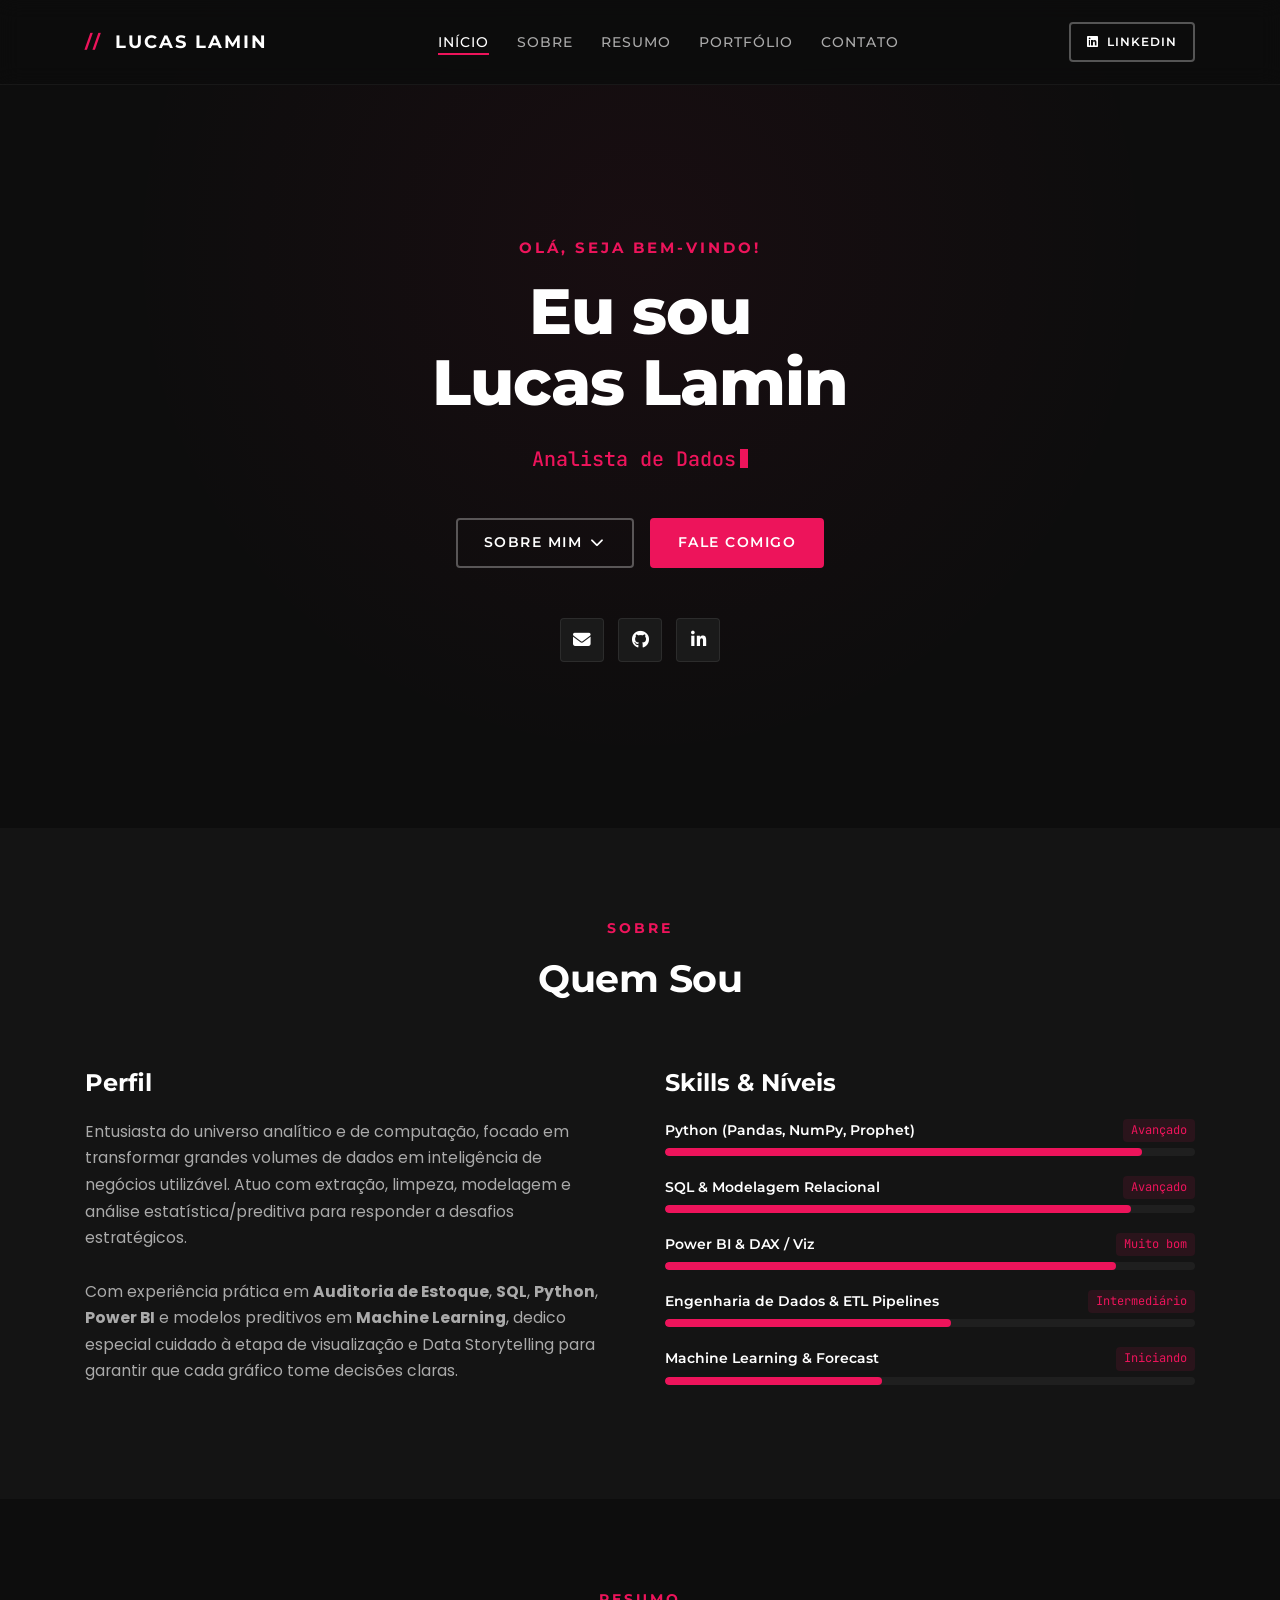
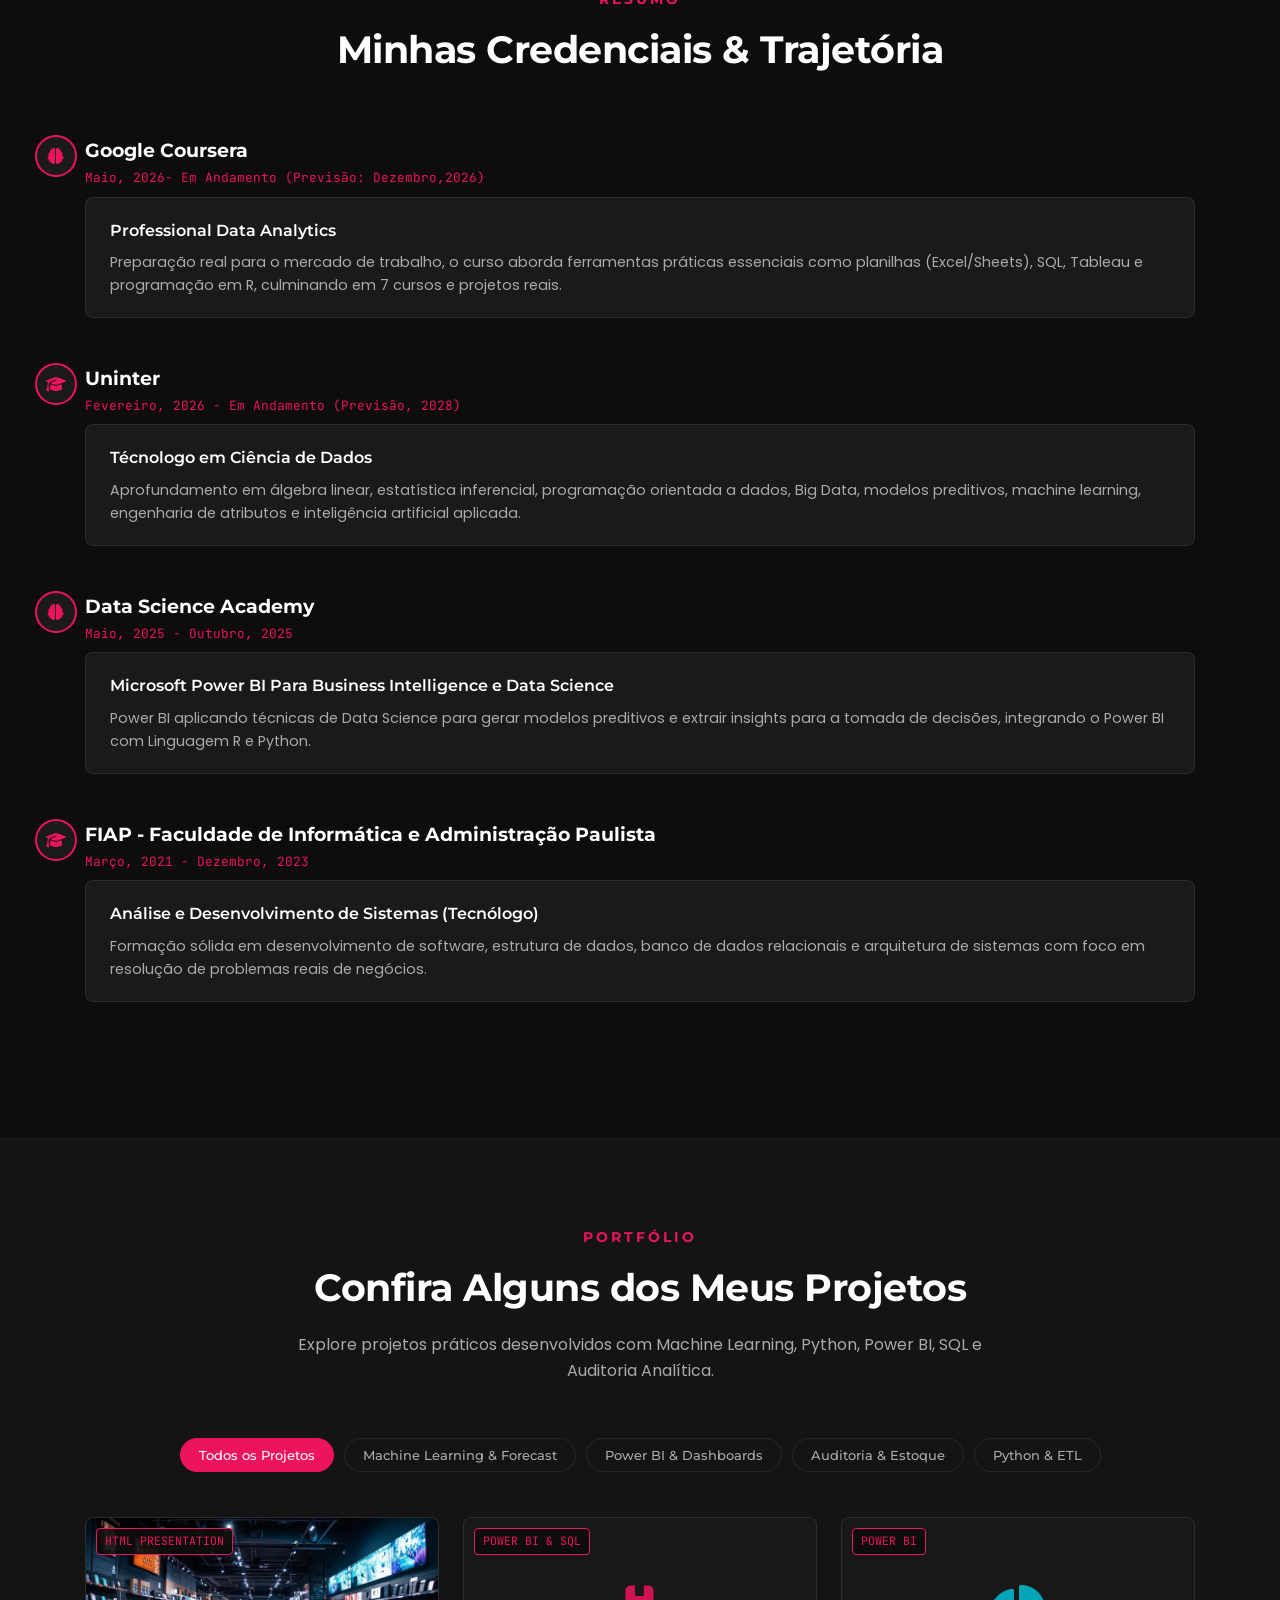
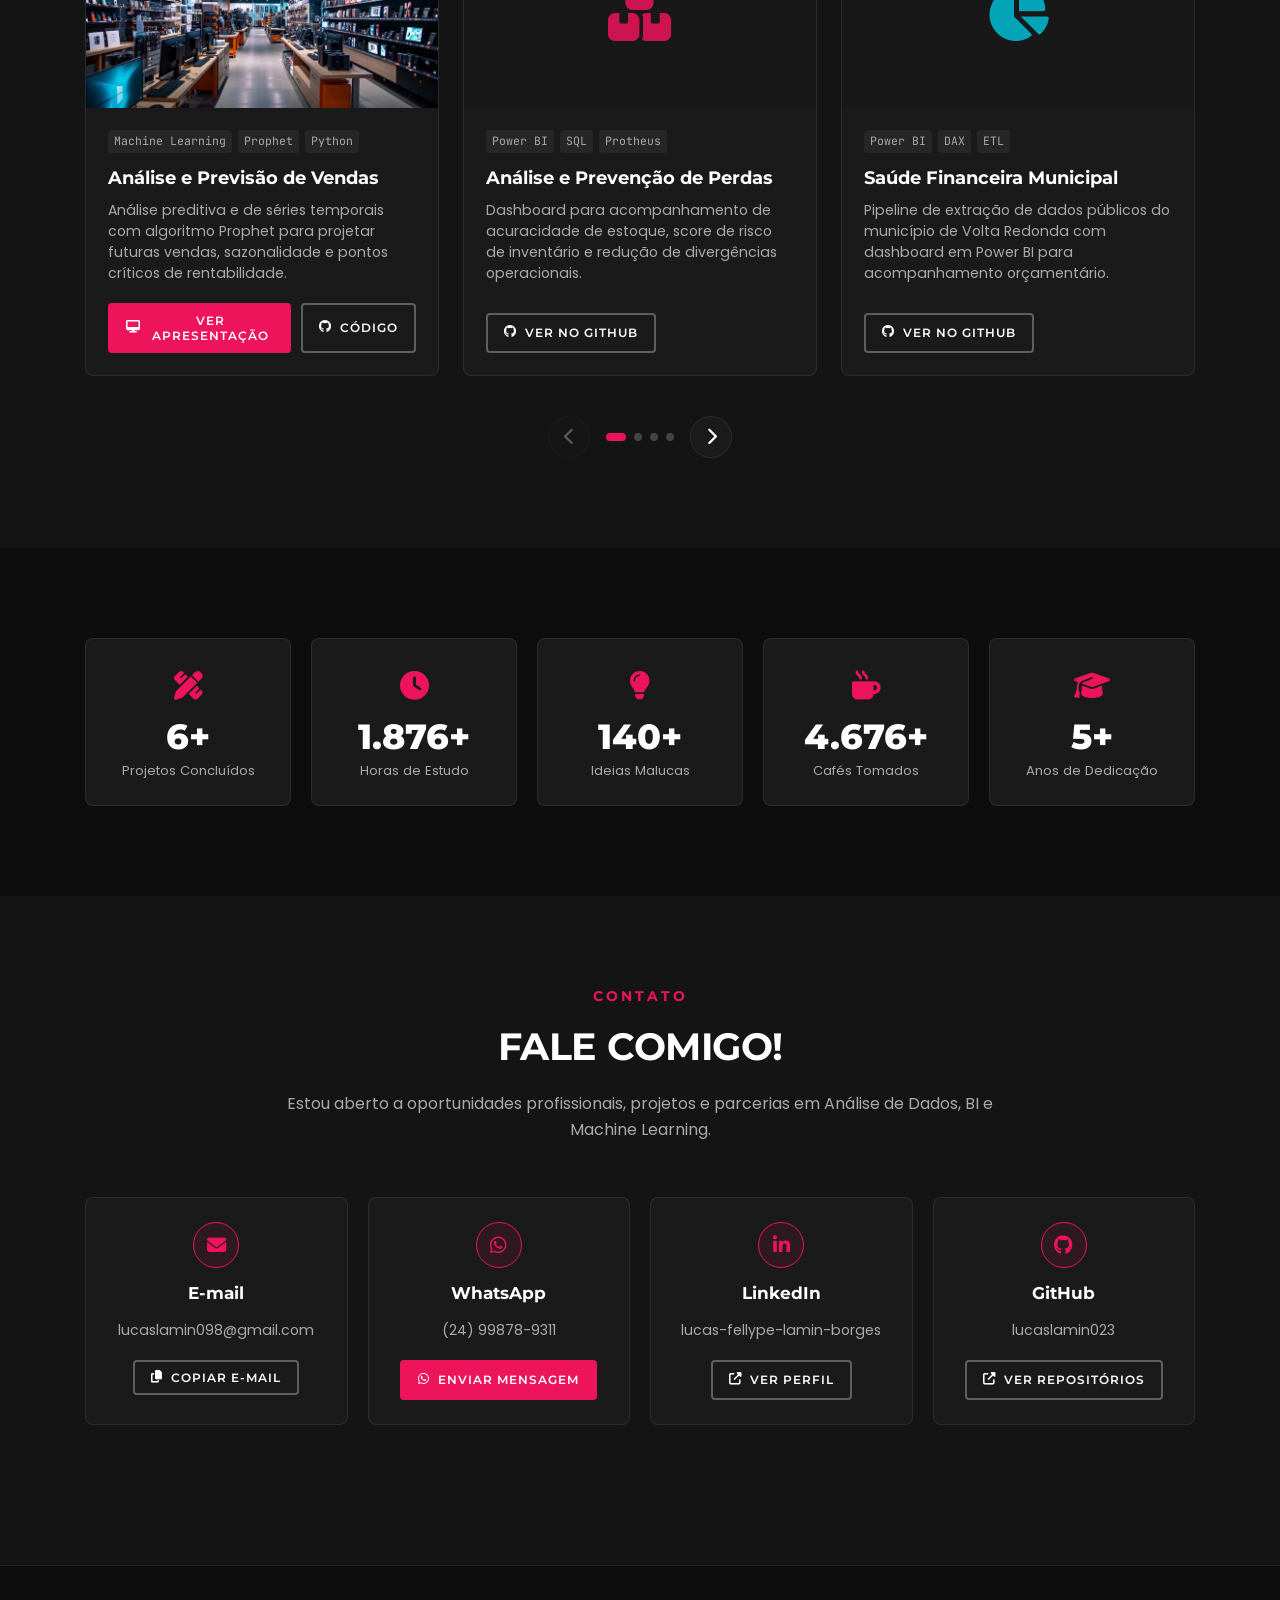
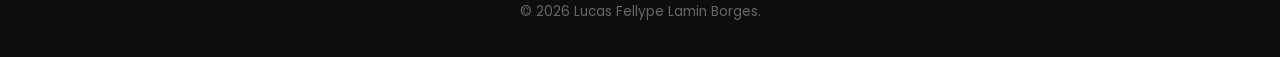
==== commit 8d319bd8: "Correcao do layout" ====
--- a/index.html
+++ b/index.html
@@ -17,7 +17,7 @@
     <meta property="og:type" content="website">
 
     <!-- CSS do Projeto & Fontes CDN -->
-    <link rel="stylesheet" href="css/style.css">
+    <link rel="stylesheet" href="css/style.css?v=1.2">
     <link rel="stylesheet" href="https://cdnjs.cloudflare.com/ajax/libs/font-awesome/6.4.0/css/all.min.css">
 </head>
 
@@ -249,7 +249,6 @@
                     </p>
                 </div>
             </div>
-        </div>
         </div>
     </section>
 
@@ -608,7 +607,7 @@
     </footer>
 
     <!-- SCRIPT PRINCIPAL -->
-    <script src="js/main.js"></script>
+    <script src="js/main.js?v=1.2"></script>
 </body>
 
 </html>
--- a/css/style.css
+++ b/css/style.css
@@ -1,9 +1,3 @@
-/* ==========================================================================
-   PORTFÓLIO DATA ANALYTICS, BI & MACHINE LEARNING - LUCAS FELLYPE LAMIN BORGES
-   Design System Clean, Sóbrio e Simples (Inspirado no Portfólio Franklin Ferreira)
-   ========================================================================== */
-
-/* --- IMPORTAÇÃO DE FONTES (Google Fonts) --- */
 @import url('https://fonts.googleapis.com/css2?family=Montserrat:wght@300;400;500;600;700;800&family=Poppins:wght@300;400;500;600;700&family=JetBrains+Mono:wght@400;500&display=swap');
 
 /* --- VARIÁVEIS E DESIGN SYSTEM --- */
@@ -13,14 +7,14 @@
     --bg-section-alt: #141414;
     --bg-card: #1a1a1a;
     --bg-card-hover: #222222;
-    
+
     --border-color: rgba(255, 255, 255, 0.08);
     --border-light: rgba(255, 255, 255, 0.16);
 
     /* Cor de Destaque Magenta/Rosa (Franklin Style) */
     --accent-pink: #ed145b;
     --accent-pink-hover: #ff0055;
-    
+
     /* Tipografia e Cores de Texto */
     --font-heading: 'Montserrat', -apple-system, BlinkMacSystemFont, sans-serif;
     --font-body: 'Poppins', -apple-system, BlinkMacSystemFont, sans-serif;
@@ -40,7 +34,9 @@
 }
 
 /* --- RESET & GLOBAL STYLES --- */
-*, *::before, *::after {
+*,
+*::before,
+*::after {
     box-sizing: border-box;
     margin: 0;
     padding: 0;
@@ -80,13 +76,16 @@
 ::-webkit-scrollbar {
     width: 8px;
 }
+
 ::-webkit-scrollbar-track {
     background: var(--bg-dark);
 }
+
 ::-webkit-scrollbar-thumb {
     background: #262626;
     border-radius: 4px;
 }
+
 ::-webkit-scrollbar-thumb:hover {
     background: var(--accent-pink);
 }
@@ -169,13 +168,15 @@
     transform: translateY(-2px);
 }
 
-.btn-stroke, .btn-secondary {
+.btn-stroke,
+.btn-secondary {
     background: transparent;
     color: #ffffff;
     border: 2px solid rgba(255, 255, 255, 0.3);
 }
 
-.btn-stroke:hover, .btn-secondary:hover {
+.btn-stroke:hover,
+.btn-secondary:hover {
     background: #ffffff;
     color: #000000;
     border-color: #ffffff;
@@ -257,7 +258,8 @@
     position: relative;
 }
 
-.nav-link:hover, .nav-link.active {
+.nav-link:hover,
+.nav-link.active {
     color: var(--text-primary);
 }
 
@@ -272,7 +274,8 @@
     transition: var(--transition-fast);
 }
 
-.nav-link:hover::after, .nav-link.active::after {
+.nav-link:hover::after,
+.nav-link.active::after {
     width: 100%;
 }
 
@@ -301,6 +304,10 @@
 .hero-content-center {
     max-width: 900px;
     margin: 0 auto;
+    display: flex;
+    flex-direction: column;
+    align-items: center;
+    text-align: center;
 }
 
 .hero-greeting {
@@ -366,8 +373,15 @@
 }
 
 @keyframes blink {
-    0%, 100% { opacity: 1; }
-    50% { opacity: 0; }
+
+    0%,
+    100% {
+        opacity: 1;
+    }
+
+    50% {
+        opacity: 0;
+    }
 }
 
 .hero-ctas {
@@ -614,7 +628,8 @@
     transition: var(--transition-fast);
 }
 
-.tab-btn.active, .tab-btn:hover {
+.tab-btn.active,
+.tab-btn:hover {
     border-color: var(--accent-pink);
     color: #ffffff;
     background: var(--accent-pink);
@@ -643,7 +658,8 @@
     transition: var(--transition-fast);
 }
 
-.filter-btn:hover, .filter-btn.active {
+.filter-btn:hover,
+.filter-btn.active {
     background: var(--accent-pink);
     border-color: var(--accent-pink);
     color: #ffffff;
@@ -1089,6 +1105,7 @@
     .project-card {
         flex: 0 0 calc((100% - 24px) / 2);
     }
+
     .about-grid {
         grid-template-columns: 1fr;
         gap: 40px;
@@ -1099,9 +1116,11 @@
     .hero-title {
         font-size: 2.8rem;
     }
+
     .section-title {
         font-size: 1.9rem;
     }
+
     .nav-links {
         position: fixed;
         top: 0;
@@ -1118,25 +1137,31 @@
         transition: var(--transition-normal);
         z-index: 999;
     }
+
     .nav-links.active {
         right: 0;
     }
+
     .mobile-toggle {
         display: block;
     }
+
     .project-card {
         flex: 0 0 100%;
     }
+
     .timeline-wrap {
         padding-left: 35px;
     }
+
     .timeline-wrap::before {
         left: 10px;
     }
+
     .timeline-icon {
         left: -35px;
         width: 32px;
         height: 32px;
         font-size: 0.85rem;
     }
-}
+}
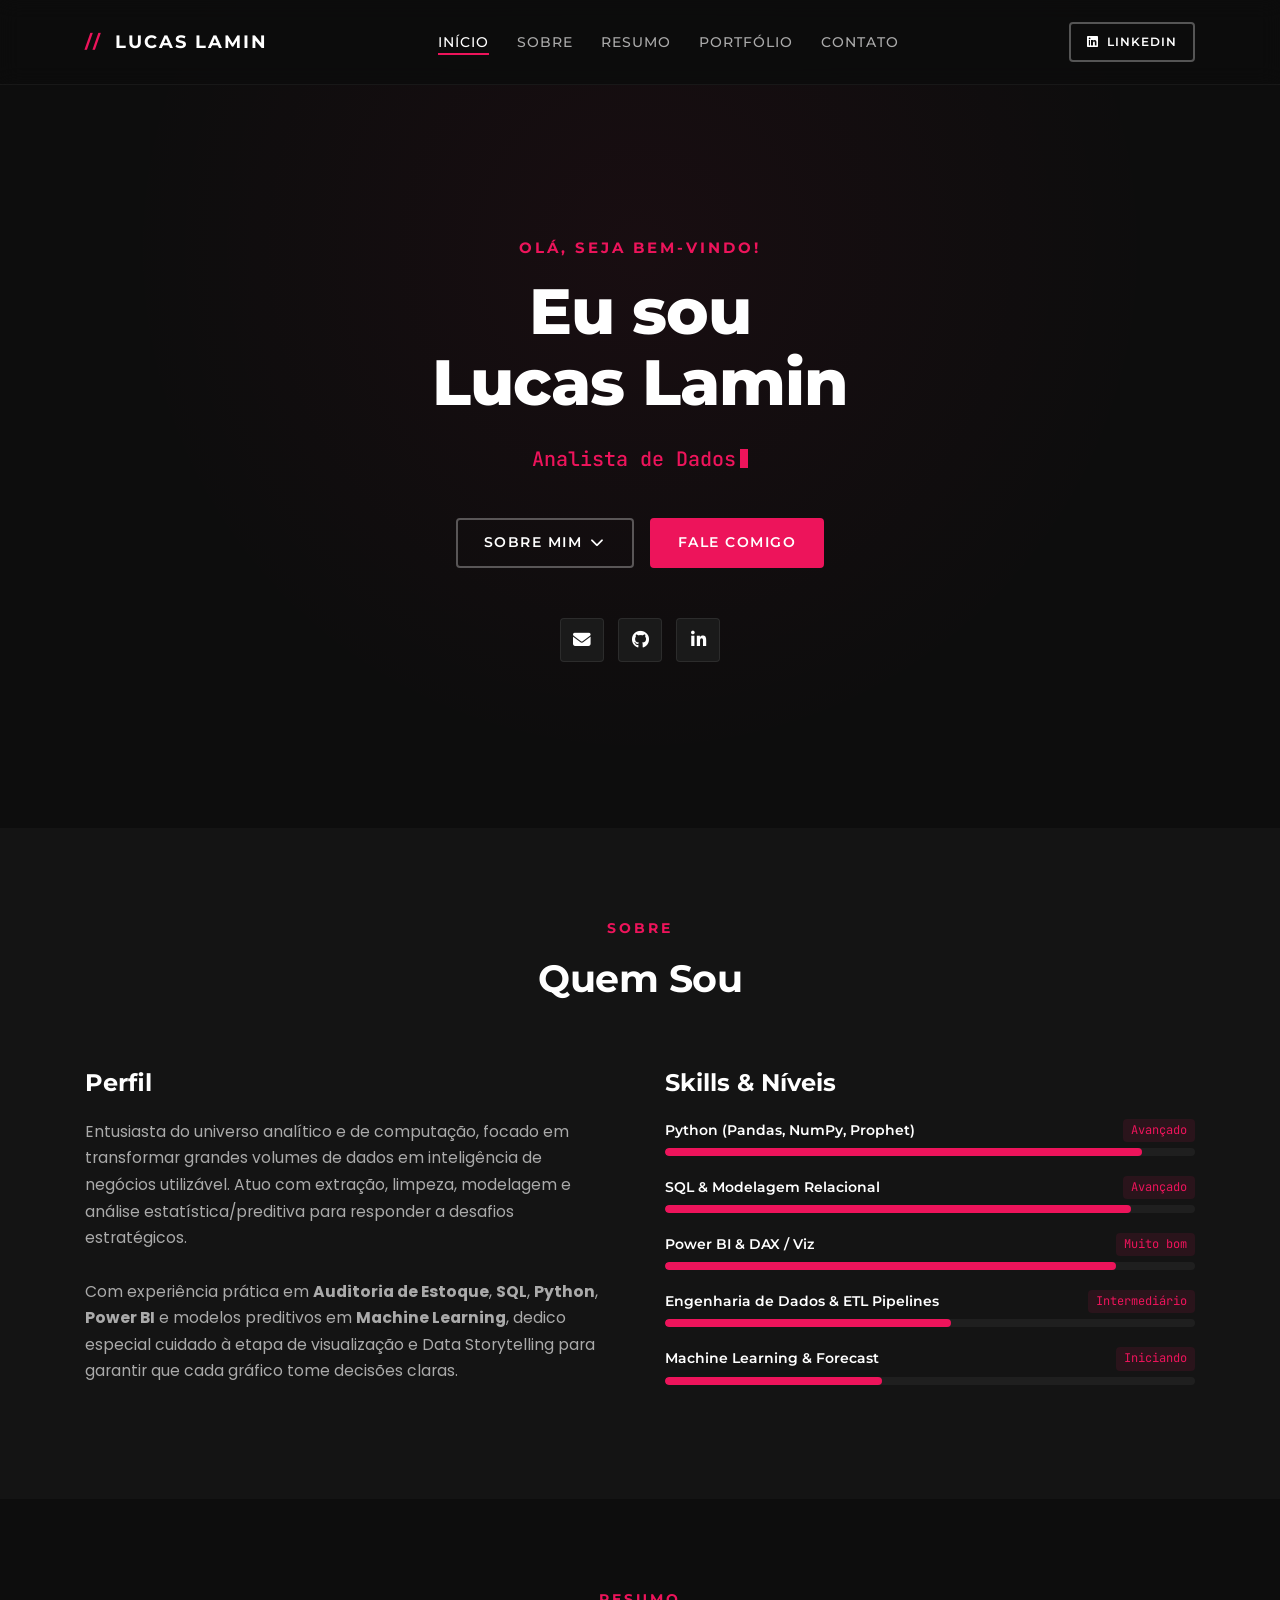
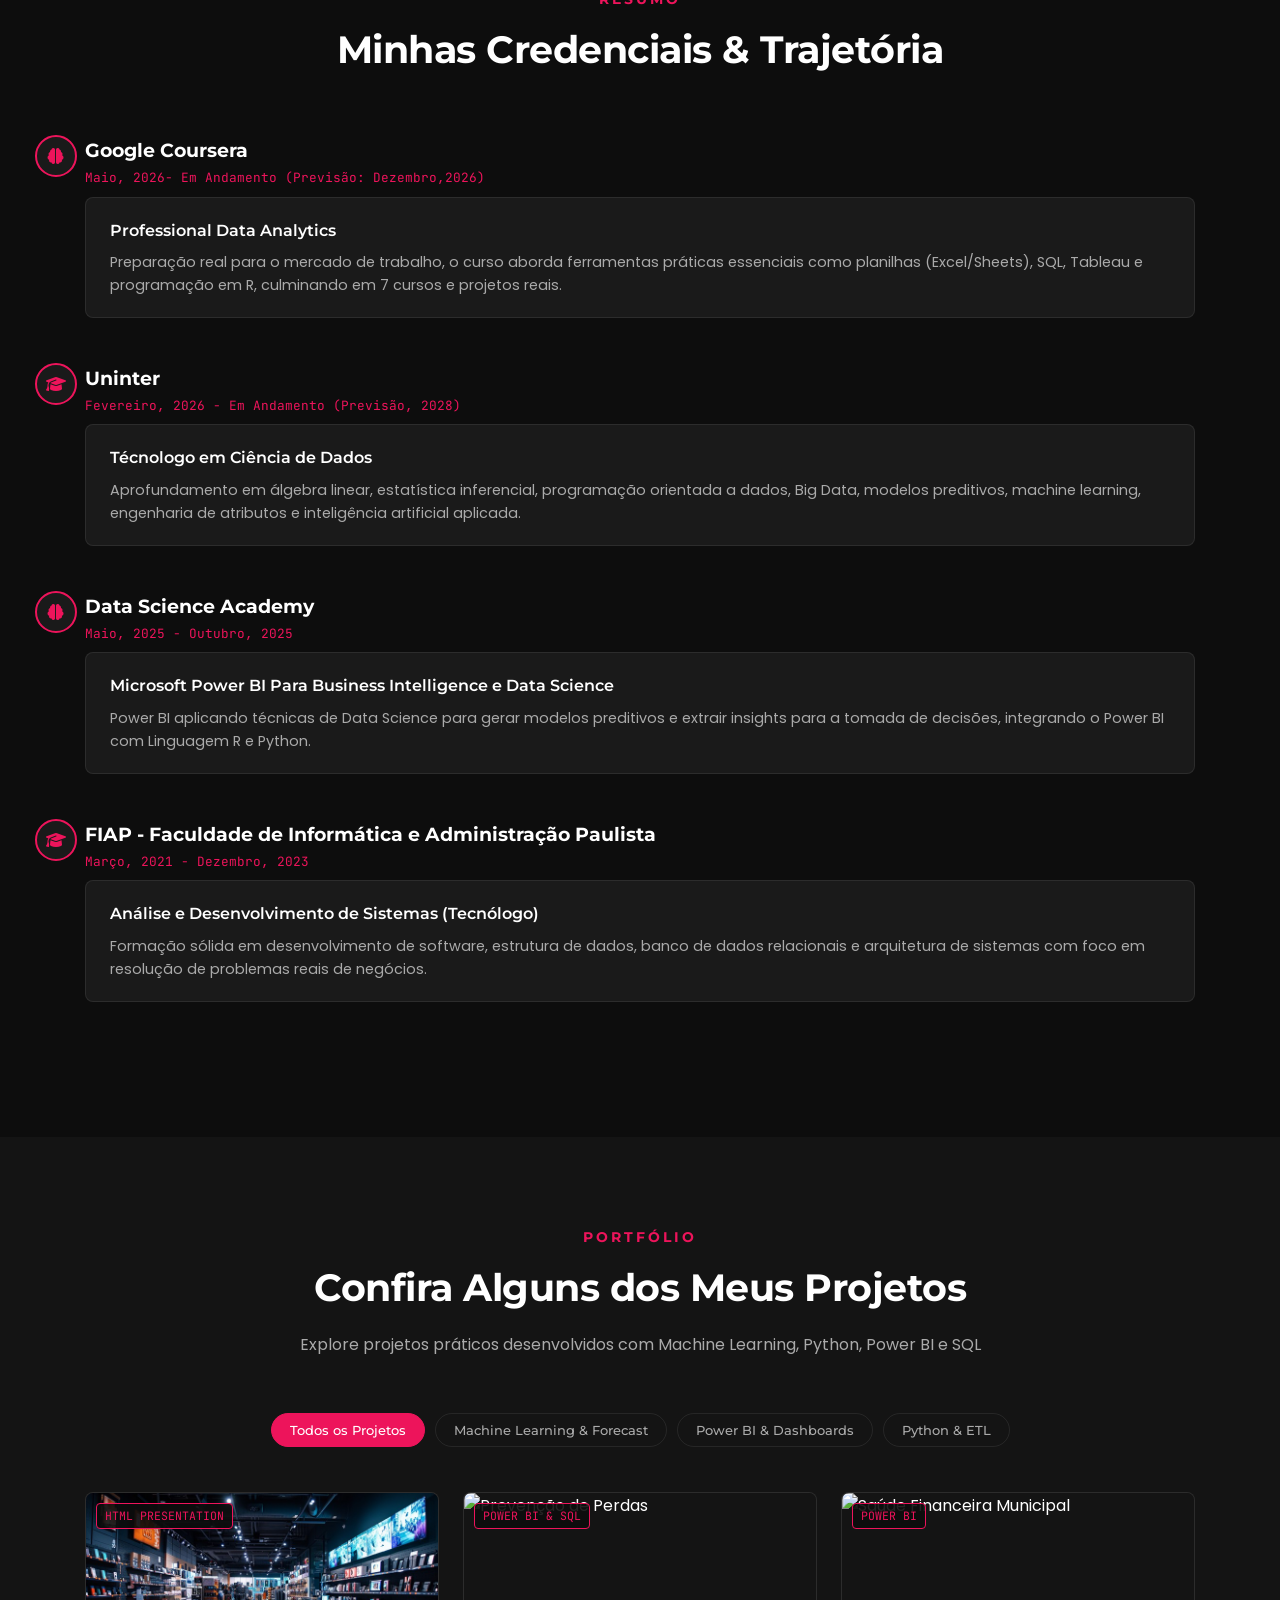
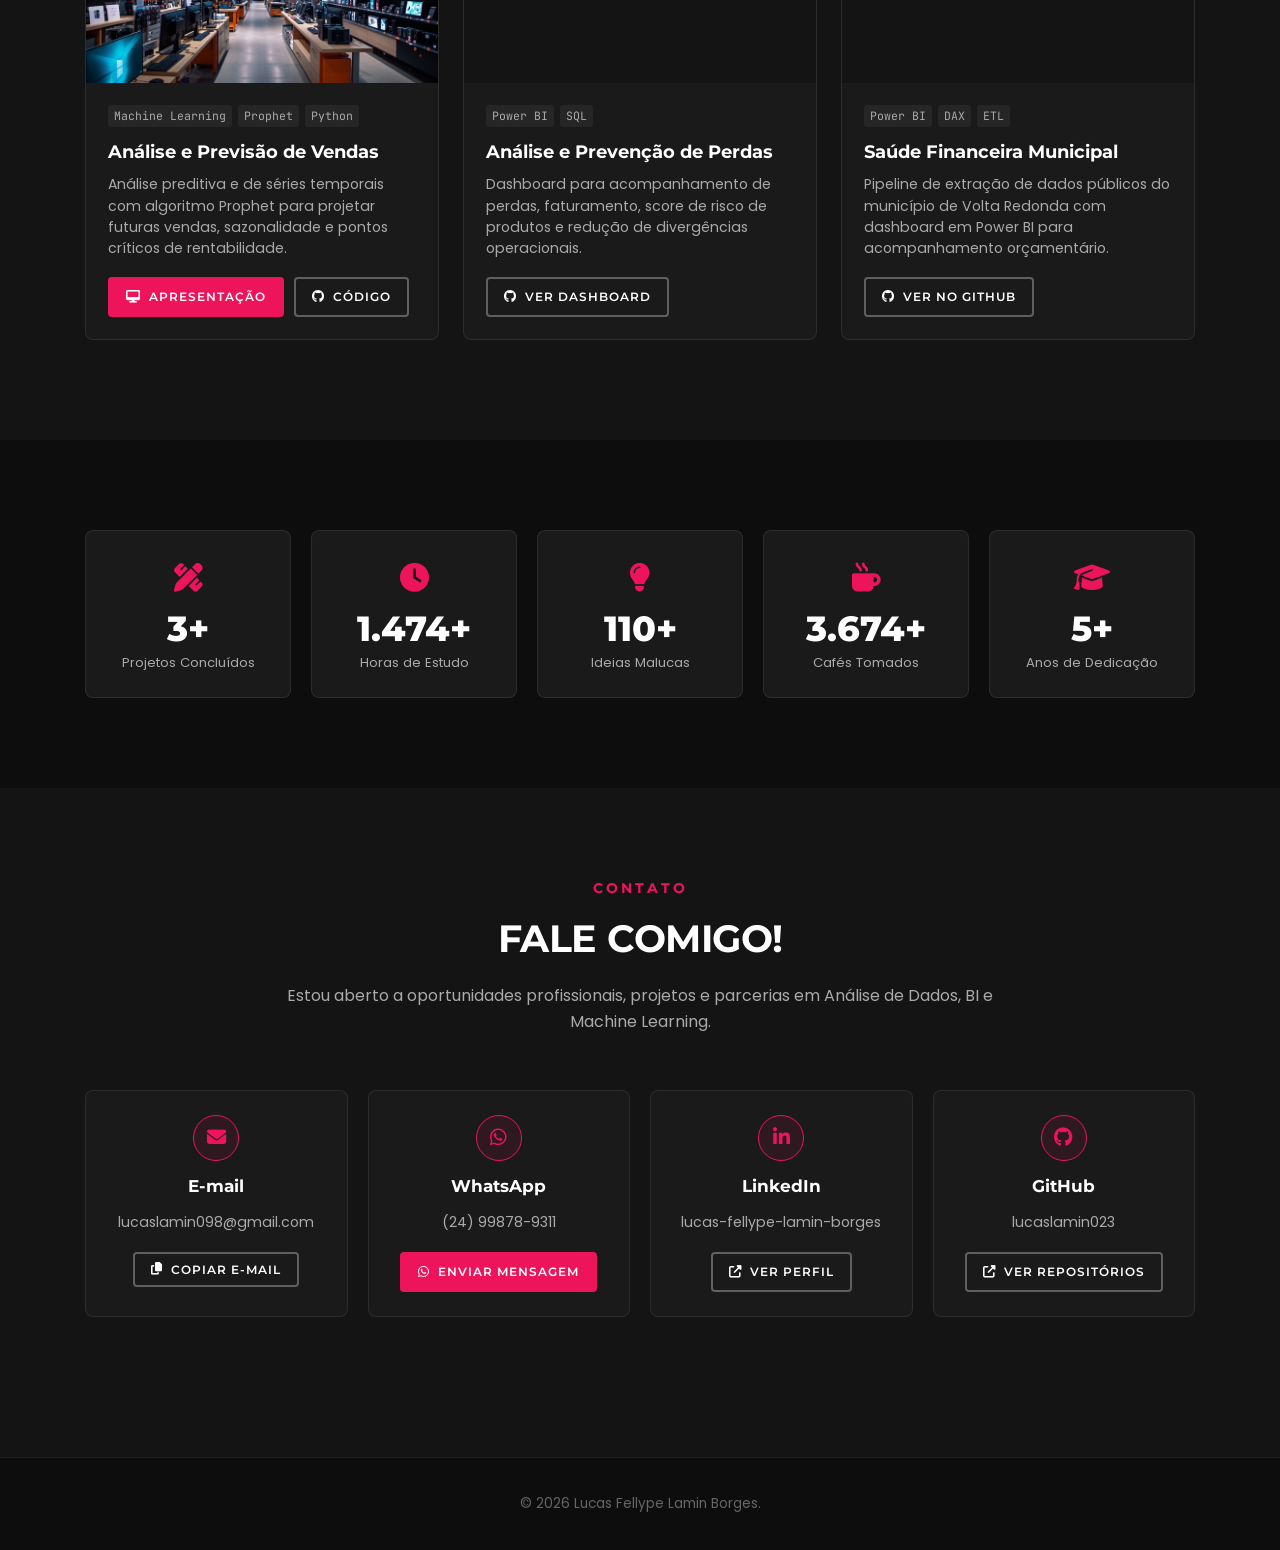
==== commit 01abc922: "projeto adicionado v1" ====
--- a/index.html
+++ b/index.html
@@ -261,8 +261,7 @@
                 <span class="section-tag">Portfólio</span>
                 <h2 class="section-title">Confira Alguns dos Meus Projetos</h2>
                 <p class="section-subtitle">
-                    Explore projetos práticos desenvolvidos com Machine Learning, Python, Power BI, SQL e Auditoria
-                    Analítica.
+                    Explore projetos práticos desenvolvidos com Machine Learning, Python, Power BI e SQL
                 </p>
             </div>
 
@@ -271,7 +270,6 @@
                 <button class="filter-btn active" data-filter="all">Todos os Projetos</button>
                 <button class="filter-btn" data-filter="ml">Machine Learning & Forecast</button>
                 <button class="filter-btn" data-filter="bi">Power BI & Dashboards</button>
-                <button class="filter-btn" data-filter="auditoria">Auditoria & Estoque</button>
                 <button class="filter-btn" data-filter="python">Python & ETL</button>
             </div>
 
@@ -302,7 +300,7 @@
                                     <button
                                         onclick="openProjectModal('Global Superstore - Apresentação Executiva', 'projects/superstore-analysis.html')"
                                         class="btn btn-primary btn-sm project-btn">
-                                        <i class="fas fa-desktop"></i> Ver Apresentação
+                                        <i class="fas fa-desktop"></i>Apresentação
                                     </button>
                                     <a href="https://github.com/lucaslamin023/Data-Project-1---Global-Superstore-Sales-Analysis-Forecasting"
                                         target="_blank" class="btn btn-stroke btn-sm project-btn"
@@ -315,27 +313,25 @@
 
                         <!-- CARD 2: AUDITORIA & ESTOQUE -->
                         <div class="project-card" data-category="auditoria python">
-                            <div class="project-img-wrapper"
-                                style="background: #181818; display: flex; align-items: center; justify-content: center;">
-                                <i class="fas fa-boxes-stacked"
-                                    style="font-size: 3.5rem; color: var(--accent-pink); opacity: 0.85;"></i>
+                            <div class="project-img-wrapper">
+                                <img src="assets\images\PrevençãoDePerda.jpg" alt="Prevenção de Perdas"
+                                    class="project-img">
                                 <span class="project-overlay-badge">POWER BI & SQL</span>
                             </div>
                             <div class="project-content">
                                 <div class="project-tags">
                                     <span class="project-tag">Power BI</span>
                                     <span class="project-tag">SQL</span>
-                                    <span class="project-tag">Protheus</span>
                                 </div>
                                 <h3 class="project-title">Análise e Prevenção de Perdas</h3>
                                 <p class="project-description">
-                                    Dashboard para acompanhamento de acuracidade de estoque, score de risco de
-                                    inventário e redução de divergências operacionais.
+                                    Dashboard para acompanhamento de perdas, faturamento, score de risco de
+                                    produtos e redução de divergências operacionais.
                                 </p>
                                 <div class="project-actions">
-                                    <a href="https://github.com/lucaslamin023" target="_blank"
-                                        class="btn btn-stroke btn-sm project-btn">
-                                        <i class="fab fa-github"></i> Ver no GitHub
+                                    <a href="https://app.fabric.microsoft.com/links/_4vRjEfAun?ctid=81a170b0-179f-49c4-be93-e2d85bc6a91b&pbi_source=linkShare"
+                                        target="_blank" class="btn btn-stroke btn-sm project-btn">
+                                        <i class="fab fa-github"></i> Ver Dashboard
                                     </a>
                                 </div>
                             </div>
@@ -343,10 +339,9 @@
 
                         <!-- CARD 3: SAÚDE FINANCEIRA MUNICIPAL -->
                         <div class="project-card" data-category="bi">
-                            <div class="project-img-wrapper"
-                                style="background: #181818; display: flex; align-items: center; justify-content: center;">
-                                <i class="fas fa-chart-pie"
-                                    style="font-size: 3.5rem; color: #00bcd4; opacity: 0.85;"></i>
+                            <div class="project-img-wrapper">
+                                <img src="assets\images\Volta Redonda.png" alt="Saúde Financeira Municipal"
+                                    class="project-img">
                                 <span class="project-overlay-badge">POWER BI</span>
                             </div>
                             <div class="project-content">
@@ -361,111 +356,26 @@
                                     em Power BI para acompanhamento orçamentário.
                                 </p>
                                 <div class="project-actions">
-                                    <a href="https://github.com/lucaslamin023" target="_blank"
-                                        class="btn btn-stroke btn-sm project-btn">
+                                    <a href="https://github.com/lucaslamin023/volta_redonda_finance_dashboard"
+                                        target="_blank" class="btn btn-stroke btn-sm project-btn">
                                         <i class="fab fa-github"></i> Ver no GitHub
                                     </a>
                                 </div>
                             </div>
                         </div>
 
-                        <!-- CARD 4: CHURN & RETENÇÃO -->
-                        <div class="project-card" data-category="ml">
-                            <div class="project-img-wrapper"
-                                style="background: #181818; display: flex; align-items: center; justify-content: center;">
-                                <i class="fas fa-brain" style="font-size: 3.5rem; color: #a855f7; opacity: 0.85;"></i>
-                                <span class="project-overlay-badge">PYTHON</span>
-                            </div>
-                            <div class="project-content">
-                                <div class="project-tags">
-                                    <span class="project-tag">Scikit-Learn</span>
-                                    <span class="project-tag">Machine Learning</span>
-                                </div>
-                                <h3 class="project-title">Churn e Retenção de Clientes</h3>
-                                <p class="project-description">
-                                    Modelo preditivo para identificação de padrões de cancelamento e classificação de
-                                    risco de churn com pipelines de Scikit-Learn.
-                                </p>
-                                <div class="project-actions">
-                                    <a href="https://github.com/lucaslamin023" target="_blank"
-                                        class="btn btn-stroke btn-sm project-btn">
-                                        <i class="fab fa-github"></i> Ver Código
-                                    </a>
-                                </div>
-                            </div>
-                        </div>
-
-                        <!-- CARD 5: SIMULAÇÃO COPA -->
-                        <div class="project-card" data-category="python">
-                            <div class="project-img-wrapper"
-                                style="background: #181818; display: flex; align-items: center; justify-content: center;">
-                                <i class="fas fa-magnifying-glass-chart"
-                                    style="font-size: 3.5rem; color: #4caf50; opacity: 0.85;"></i>
-                                <span class="project-overlay-badge">FASTAPI</span>
-                            </div>
-                            <div class="project-content">
-                                <div class="project-tags">
-                                    <span class="project-tag">Python</span>
-                                    <span class="project-tag">FastAPI</span>
-                                    <span class="project-tag">Pandas</span>
-                                </div>
-                                <h3 class="project-title">Simulação de Copa do Mundo</h3>
-                                <p class="project-description">
-                                    Análise estatística de dados históricos de partidas de futebol + motor de simulação
-                                    de torneios e probabilidades.
-                                </p>
-                                <div class="project-actions">
-                                    <a href="https://github.com/lucaslamin023" target="_blank"
-                                        class="btn btn-stroke btn-sm project-btn">
-                                        <i class="fab fa-github"></i> Ver Código
-                                    </a>
-                                </div>
-                            </div>
-                        </div>
-
-                        <!-- CARD 6: ALGORITMO RECOMENDAÇÃO -->
-                        <div class="project-card" data-category="bi auditoria">
-                            <div class="project-img-wrapper"
-                                style="background: #181818; display: flex; align-items: center; justify-content: center;">
-                                <i class="fas fa-film"
-                                    style="font-size: 3.5rem; color: var(--accent-pink); opacity: 0.85;"></i>
-                                <span class="project-overlay-badge">PYTHON & SQL</span>
-                            </div>
-                            <div class="project-content">
-                                <div class="project-tags">
-                                    <span class="project-tag">Python</span>
-                                    <span class="project-tag">SQL</span>
-                                    <span class="project-tag">Filtragem</span>
-                                </div>
-                                <h3 class="project-title">Algoritmo de Recomendação</h3>
-                                <p class="project-description">
-                                    Algoritmo de recomendação filmográfica multicritério com tratamento de dados e
-                                    interface responsiva.
-                                </p>
-                                <div class="project-actions">
-                                    <a href="https://github.com/lucaslamin023" target="_blank"
-                                        class="btn btn-stroke btn-sm project-btn">
-                                        <i class="fab fa-github"></i> Ver Código
-                                    </a>
-                                </div>
-                            </div>
-                        </div>
-
+                        <!-- CONTROLES DO CARROSSEL -->
+                        <div class="carousel-controls">
+                            <button class="carousel-nav-btn carousel-prev" aria-label="Anterior">
+                                <i class="fas fa-chevron-left"></i>
+                            </button>
+                            <div class="carousel-dots"></div>
+                            <button class="carousel-nav-btn carousel-next" aria-label="Próximo">
+                                <i class="fas fa-chevron-right"></i>
+                            </button>
+                        </div>
                     </div>
                 </div>
-
-                <!-- CONTROLES DO CARROSSEL -->
-                <div class="carousel-controls">
-                    <button class="carousel-nav-btn carousel-prev" aria-label="Anterior">
-                        <i class="fas fa-chevron-left"></i>
-                    </button>
-                    <div class="carousel-dots"></div>
-                    <button class="carousel-nav-btn carousel-next" aria-label="Próximo">
-                        <i class="fas fa-chevron-right"></i>
-                    </button>
-                </div>
-            </div>
-        </div>
     </section>
 
     <!-- ==========================================================================
@@ -503,7 +413,7 @@
             <div class="stats-grid">
                 <div class="stat-box">
                     <div class="stat-icon"><i class="fas fa-pencil-ruler"></i></div>
-                    <div class="stat-number" data-target="6" data-suffix="+">0+</div>
+                    <div class="stat-number" data-target="3" data-suffix="+">0+</div>
                     <div class="stat-label">Projetos Concluídos</div>
                 </div>
 
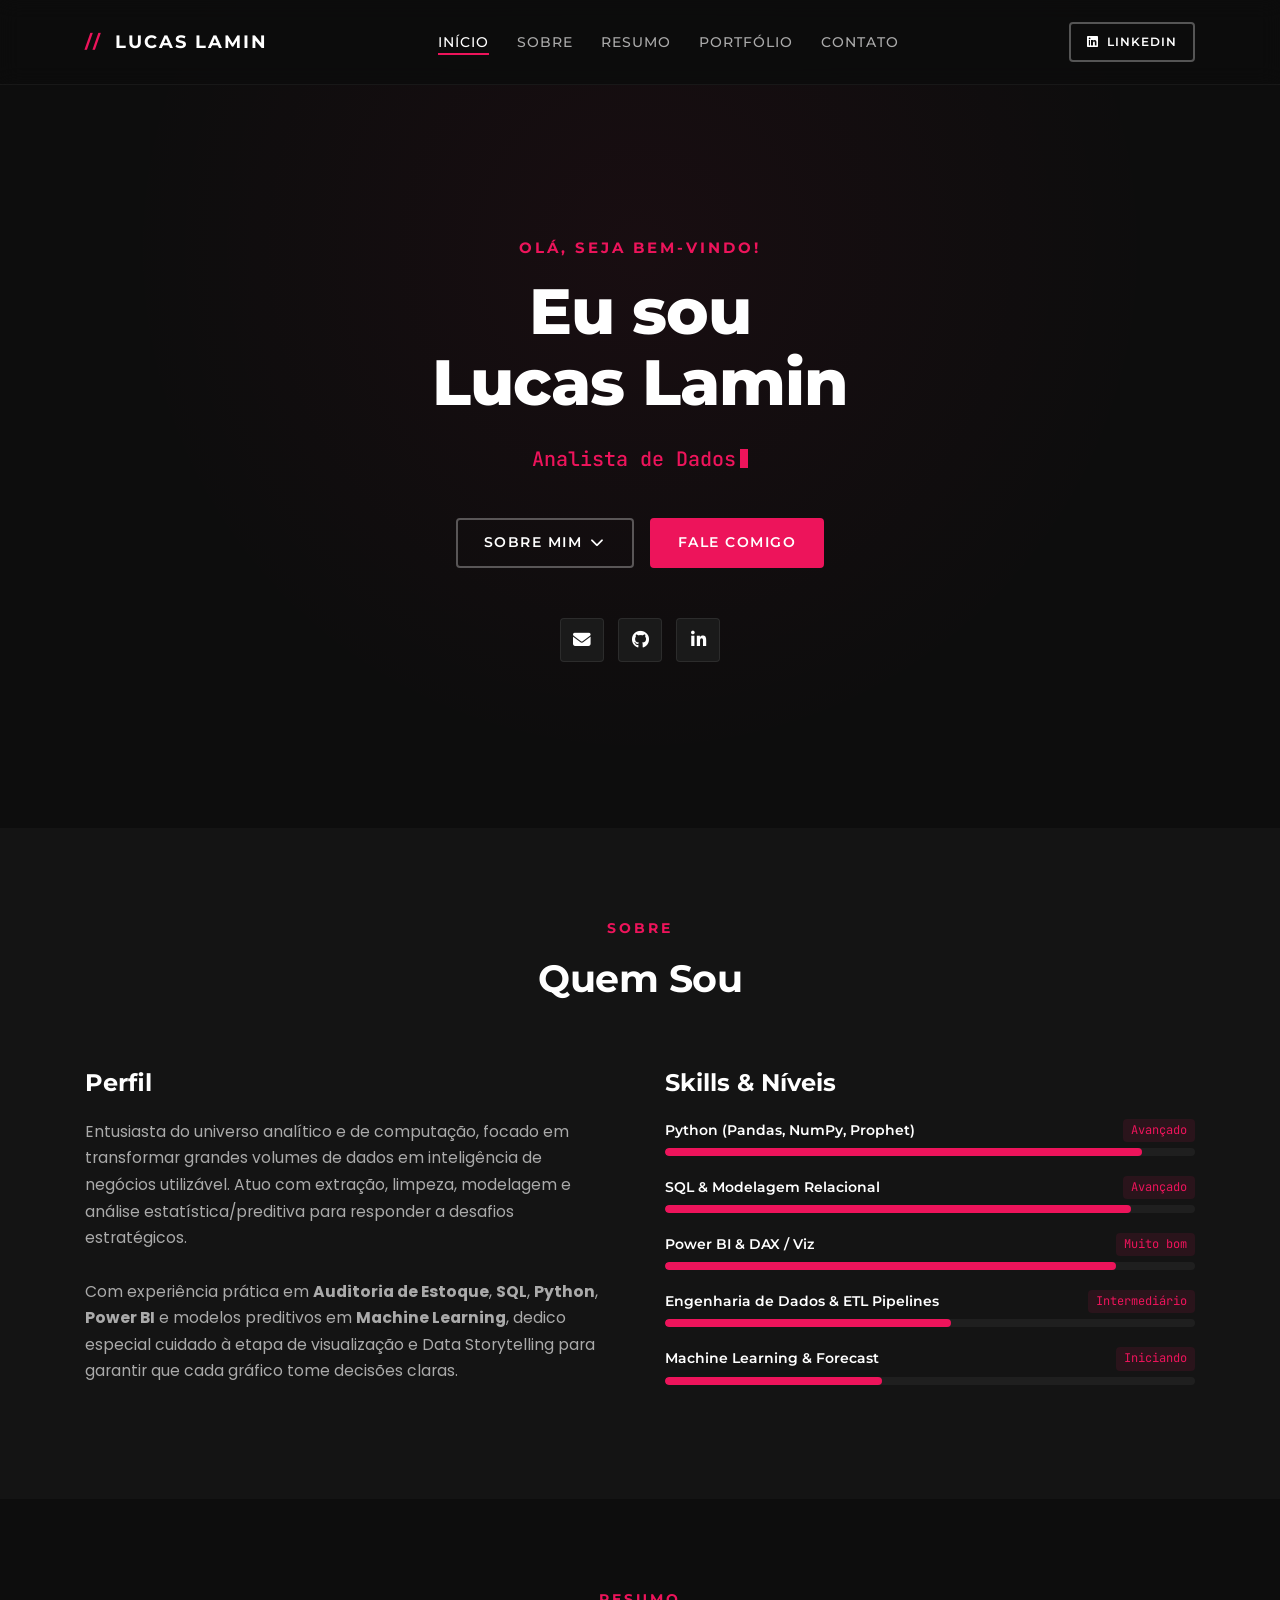
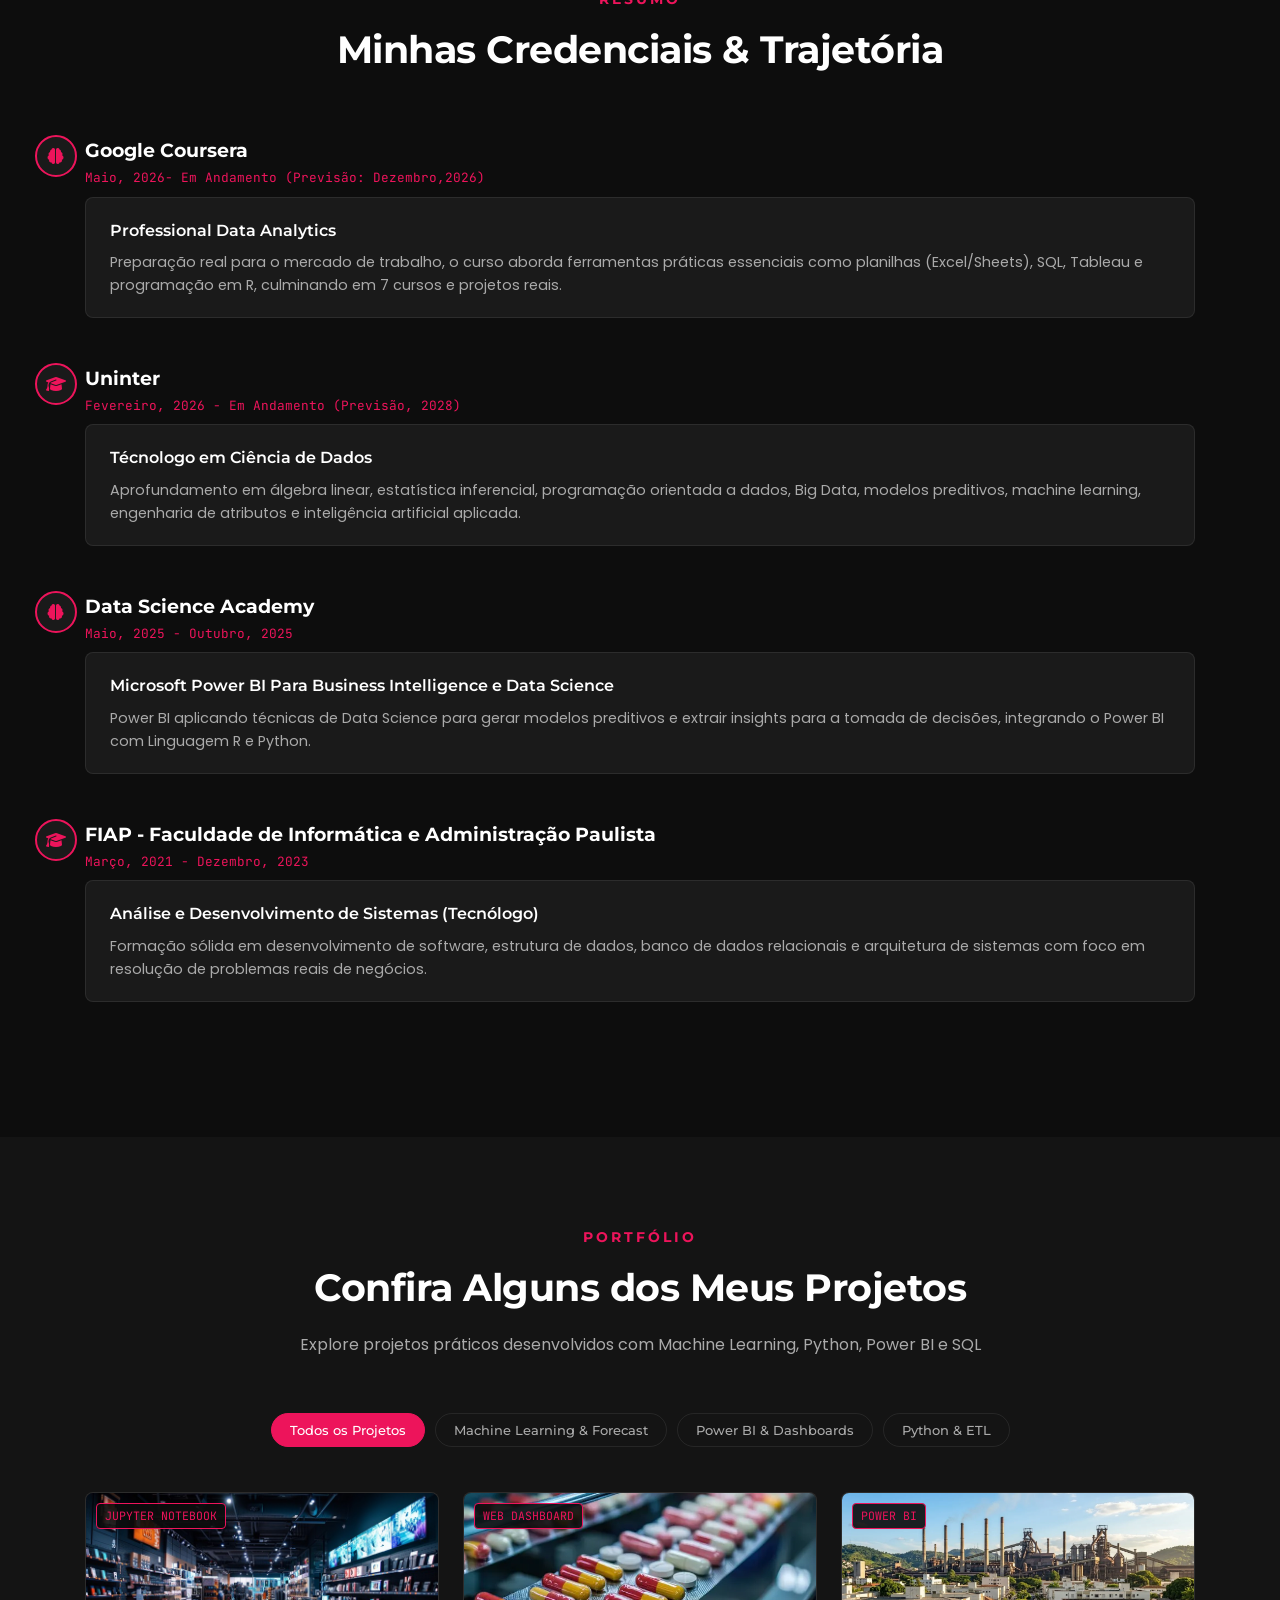
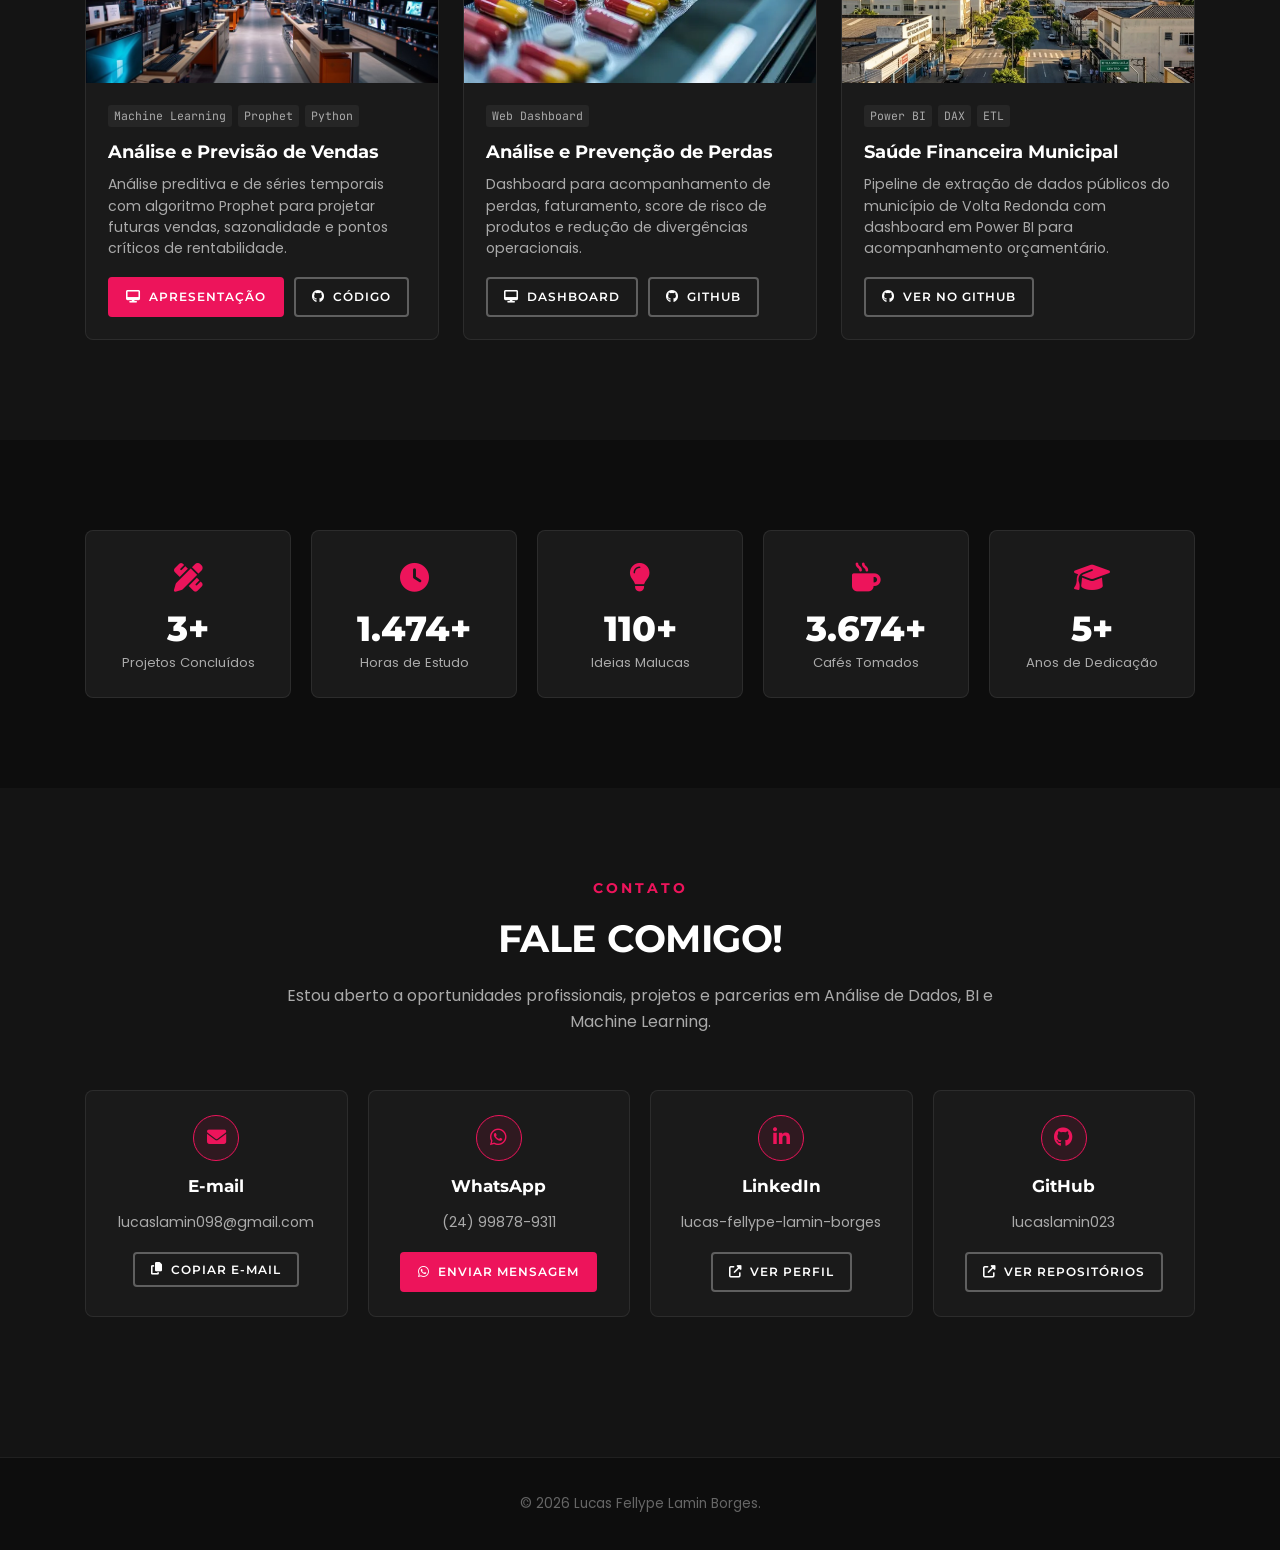
==== commit 30fba696: "projeto inserido" ====
--- a/index.html
+++ b/index.html
@@ -283,7 +283,7 @@
                             <div class="project-img-wrapper">
                                 <img src="assets/images/global-superstore.png" alt="Global Superstore Project"
                                     class="project-img">
-                                <span class="project-overlay-badge">HTML PRESENTATION</span>
+                                <span class="project-overlay-badge">JUPYTER NOTEBOOK</span>
                             </div>
                             <div class="project-content">
                                 <div class="project-tags">
@@ -316,12 +316,11 @@
                             <div class="project-img-wrapper">
                                 <img src="assets\images\PrevençãoDePerda.jpg" alt="Prevenção de Perdas"
                                     class="project-img">
-                                <span class="project-overlay-badge">POWER BI & SQL</span>
+                                <span class="project-overlay-badge">WEB DASHBOARD</span>
                             </div>
                             <div class="project-content">
                                 <div class="project-tags">
-                                    <span class="project-tag">Power BI</span>
-                                    <span class="project-tag">SQL</span>
+                                    <span class="project-tag">Web Dashboard</span>
                                 </div>
                                 <h3 class="project-title">Análise e Prevenção de Perdas</h3>
                                 <p class="project-description">
@@ -329,9 +328,13 @@
                                     produtos e redução de divergências operacionais.
                                 </p>
                                 <div class="project-actions">
-                                    <a href="https://app.fabric.microsoft.com/links/_4vRjEfAun?ctid=81a170b0-179f-49c4-be93-e2d85bc6a91b&pbi_source=linkShare"
-                                        target="_blank" class="btn btn-stroke btn-sm project-btn">
-                                        <i class="fab fa-github"></i> Ver Dashboard
+                                    <button onclick="window.open('https://prevencao-web.onrender.com/', '_blank')"
+                                        class="btn btn-stroke btn-sm project-btn">
+                                        <i class="fas fa-desktop"></i>Dashboard
+                                    </button>
+                                    <a href="https://github.com/lucaslamin023/dashboard_prevencao" target="_blank"
+                                        class="btn btn-stroke btn-sm project-btn">
+                                        <i class="fab fa-github"></i>Github
                                     </a>
                                 </div>
                             </div>
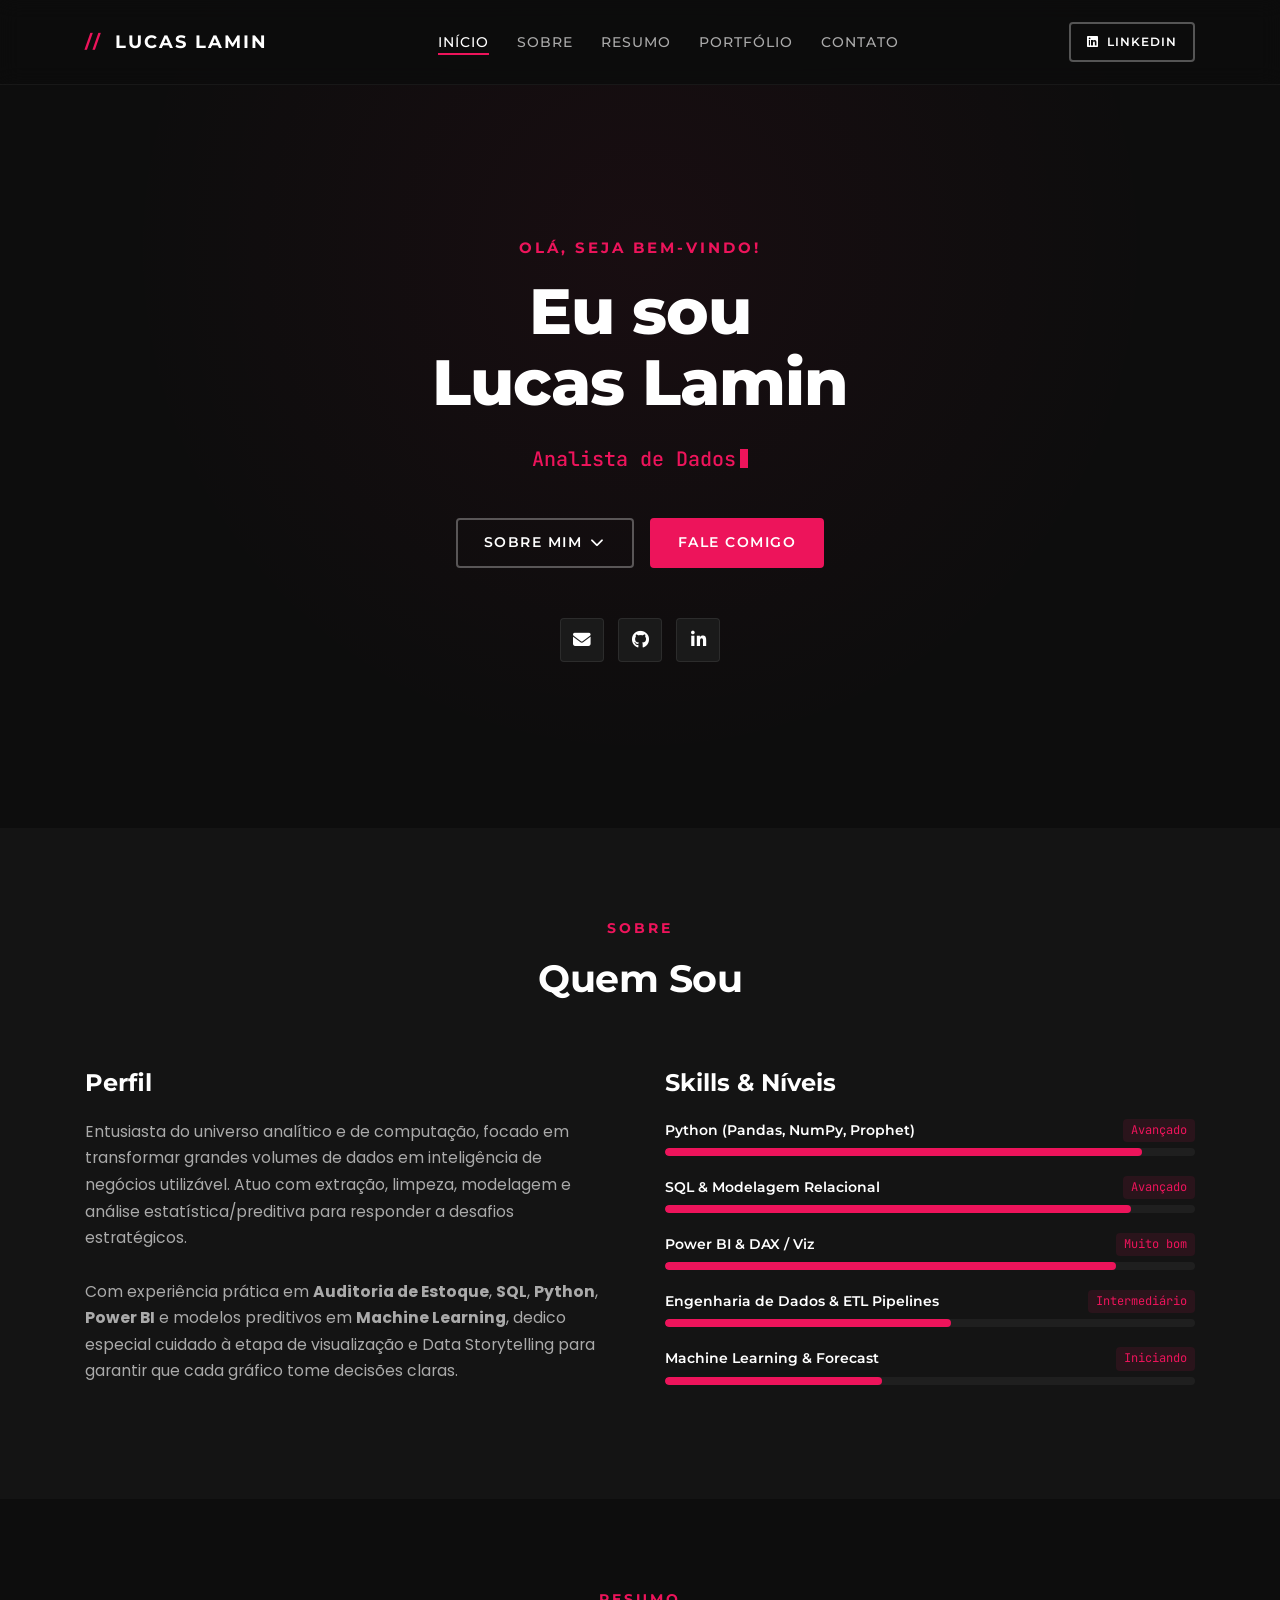
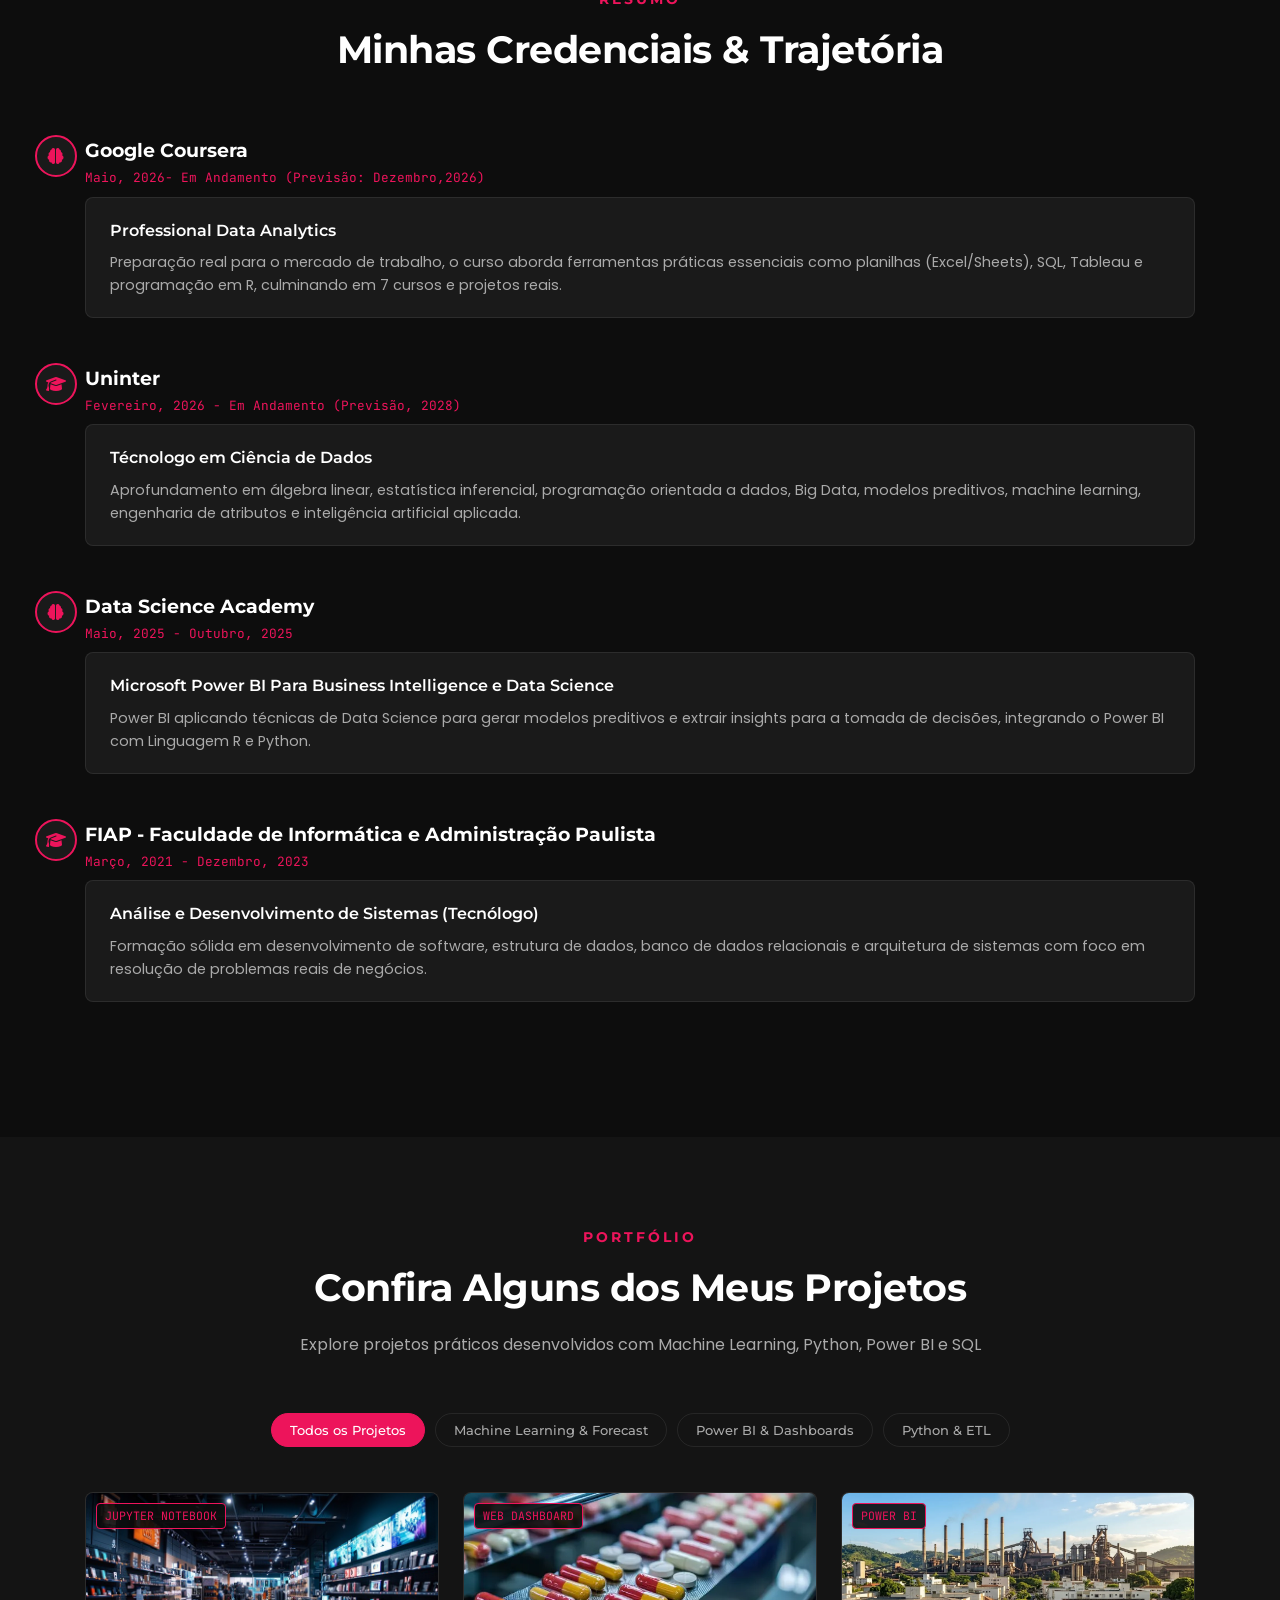
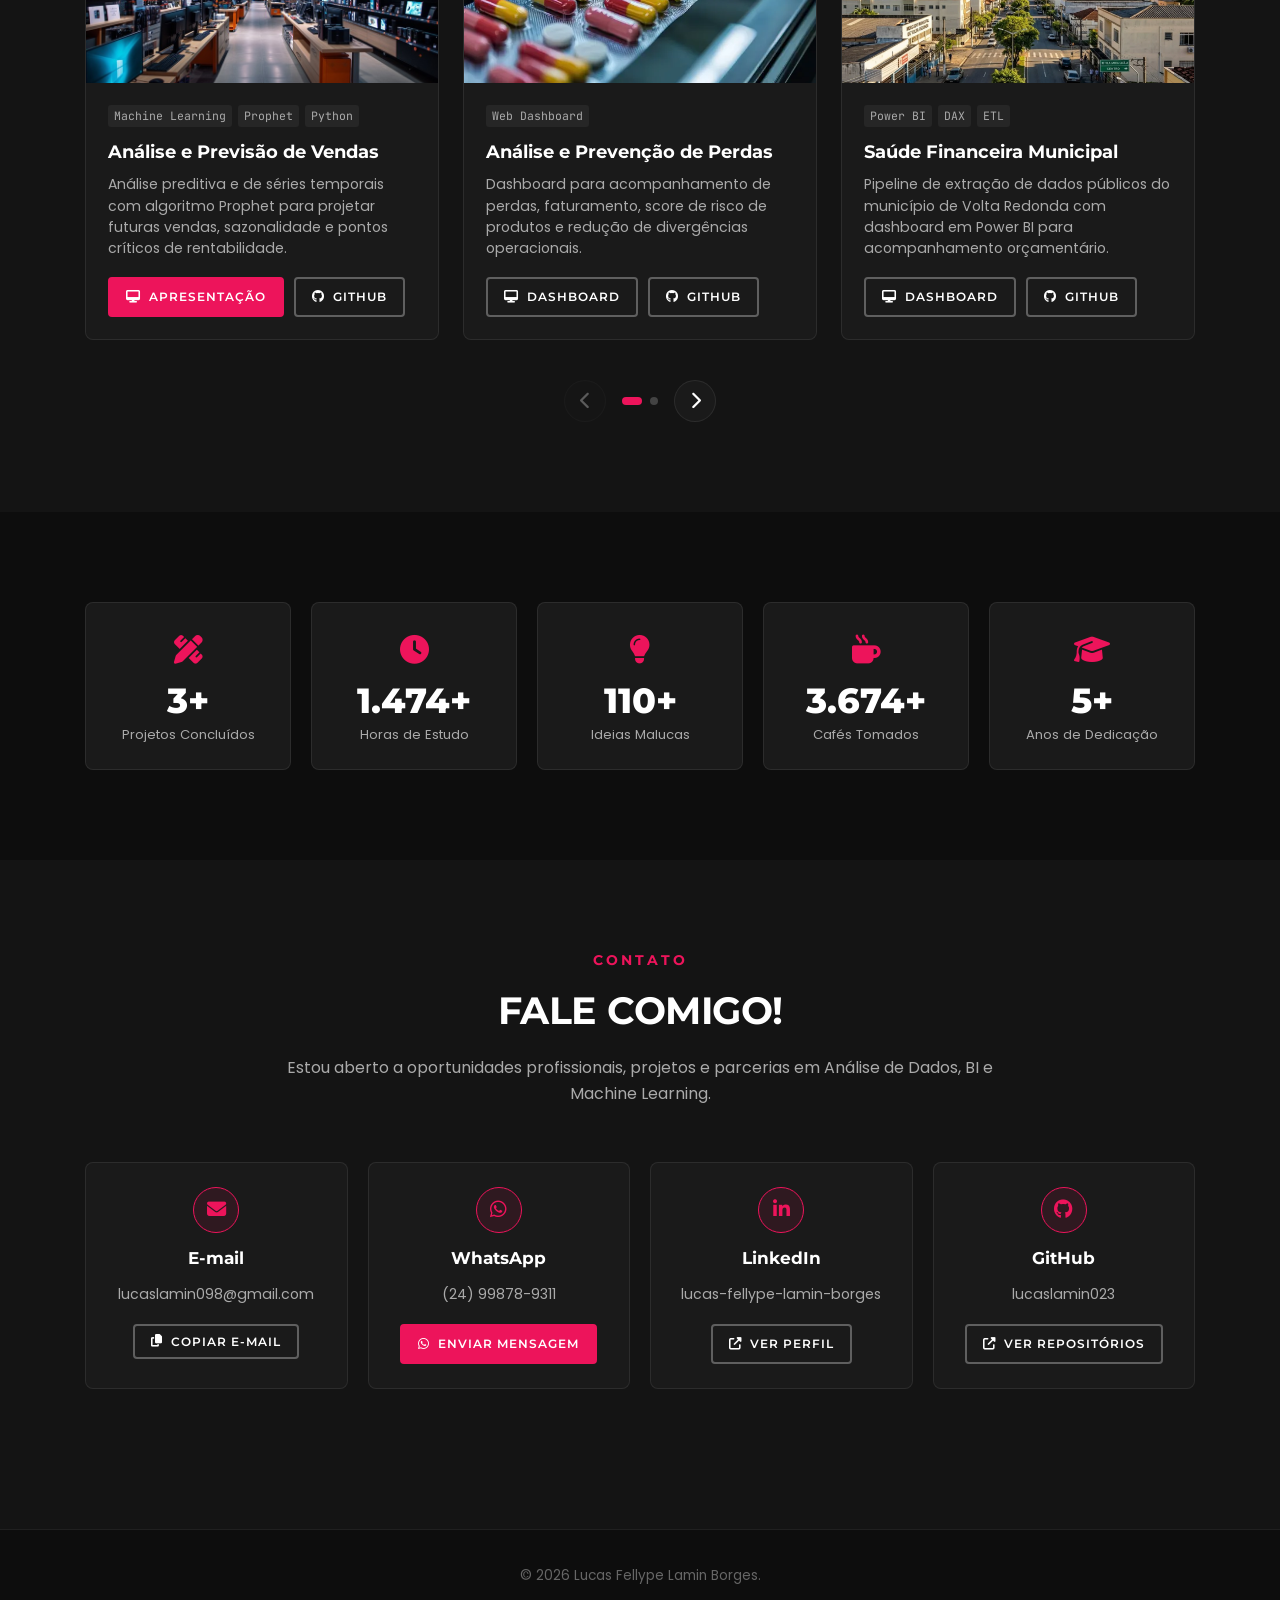
==== commit c2565e6e: "Links adicionados" ====
--- a/index.html
+++ b/index.html
@@ -305,7 +305,7 @@
                                     <a href="https://github.com/lucaslamin023/Data-Project-1---Global-Superstore-Sales-Analysis-Forecasting"
                                         target="_blank" class="btn btn-stroke btn-sm project-btn"
                                         title="Repositório GitHub">
-                                        <i class="fab fa-github"></i> Código
+                                        <i class="fab fa-github"></i>Github
                                     </a>
                                 </div>
                             </div>
@@ -359,26 +359,61 @@
                                     em Power BI para acompanhamento orçamentário.
                                 </p>
                                 <div class="project-actions">
-                                    <a href="https://github.com/lucaslamin023/volta_redonda_finance_dashboard"
-                                        target="_blank" class="btn btn-stroke btn-sm project-btn">
-                                        <i class="fab fa-github"></i> Ver no GitHub
+                                    <button
+                                        onclick="window.open('https://app.fabric.microsoft.com/view?r=eyJrIjoiMWVhYWYwMGUtMjI1ZS00NjcwLWFiZDYtZjE2MTQ0YjhjZGQ0IiwidCI6IjgxYTE3MGIwLTE3OWYtNDljNC1iZTkzLWUyZDg1YmM2YTkxYiJ9', '_blank')"
+                                        class="btn btn-stroke btn-sm project-btn">
+                                        <i class="fas fa-desktop"></i>Dashboard
+                                    </button>
+                                    <a href="https://github.com/lucaslamin023/volta_redonda" target="_blank"
+                                        class="btn btn-stroke btn-sm project-btn">
+                                        <i class="fab fa-github"></i>GitHub
                                     </a>
                                 </div>
                             </div>
                         </div>
 
-                        <!-- CONTROLES DO CARROSSEL -->
-                        <div class="carousel-controls">
-                            <button class="carousel-nav-btn carousel-prev" aria-label="Anterior">
-                                <i class="fas fa-chevron-left"></i>
-                            </button>
-                            <div class="carousel-dots"></div>
-                            <button class="carousel-nav-btn carousel-next" aria-label="Próximo">
-                                <i class="fas fa-chevron-right"></i>
-                            </button>
-                        </div>
+
+                        <!-- CARD 4: BÍBLIA -->
+                        <div class="project-card" data-category="ml python">
+                            <div class="project-img-wrapper">
+                                <img src="assets\images\Volta Redonda.png" alt="Saúde Financeira Municipal"
+                                    class="project-img">
+                                <span class="project-overlay-badge">JUPYTER NOTEBOOK</span>
+                            </div>
+                            <div class="project-content">
+                                <div class="project-tags">
+                                    <span class="project-tag">Python</span>
+                                    <span class="project-tag">Grafos Dinâmicos</span>
+                                    <span class="project-tag">Numpy</span>
+                                </div>
+                                <h3 class="project-title">Correlação Teológica</h3>
+                                <p class="project-description"> Uma análise de referências cruzadas internas da Bíblia e
+                                    livros teológicos.
+                                </p>
+                                <div class="project-actions">
+                                    <a href="https://github.com/lucaslamin023/volta_redonda" target="_blank"
+                                        class="btn btn-stroke btn-sm project-btn">
+                                        <i class="fab fa-github"></i>GitHub
+                                    </a>
+                                </div>
+                            </div>
+                        </div>
+
                     </div>
                 </div>
+
+                <!-- CONTROLES DO CARROSSEL -->
+                <div class="carousel-controls">
+                    <button class="carousel-nav-btn carousel-prev" aria-label="Anterior">
+                        <i class="fas fa-chevron-left"></i>
+                    </button>
+                    <div class="carousel-dots"></div>
+                    <button class="carousel-nav-btn carousel-next" aria-label="Próximo">
+                        <i class="fas fa-chevron-right"></i>
+                    </button>
+                </div>
+            </div>
+        </div>
     </section>
 
     <!-- ==========================================================================
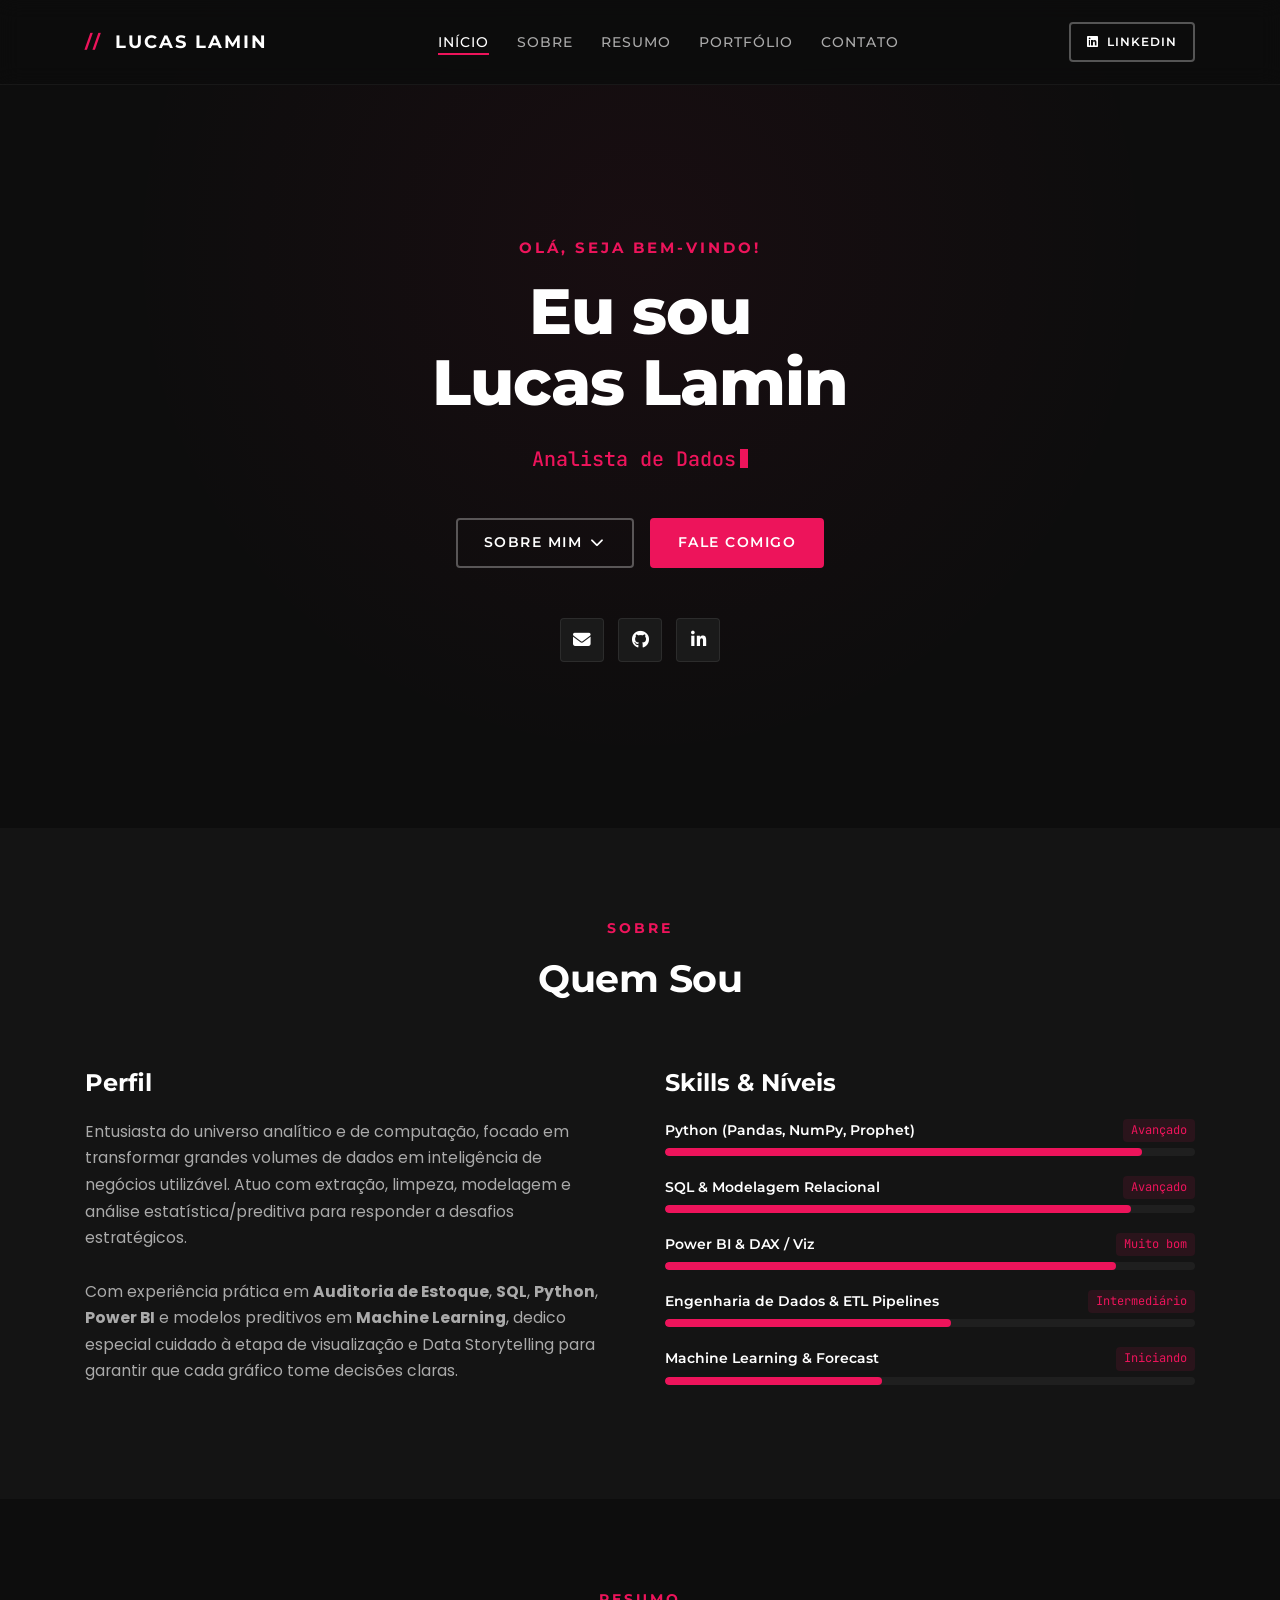
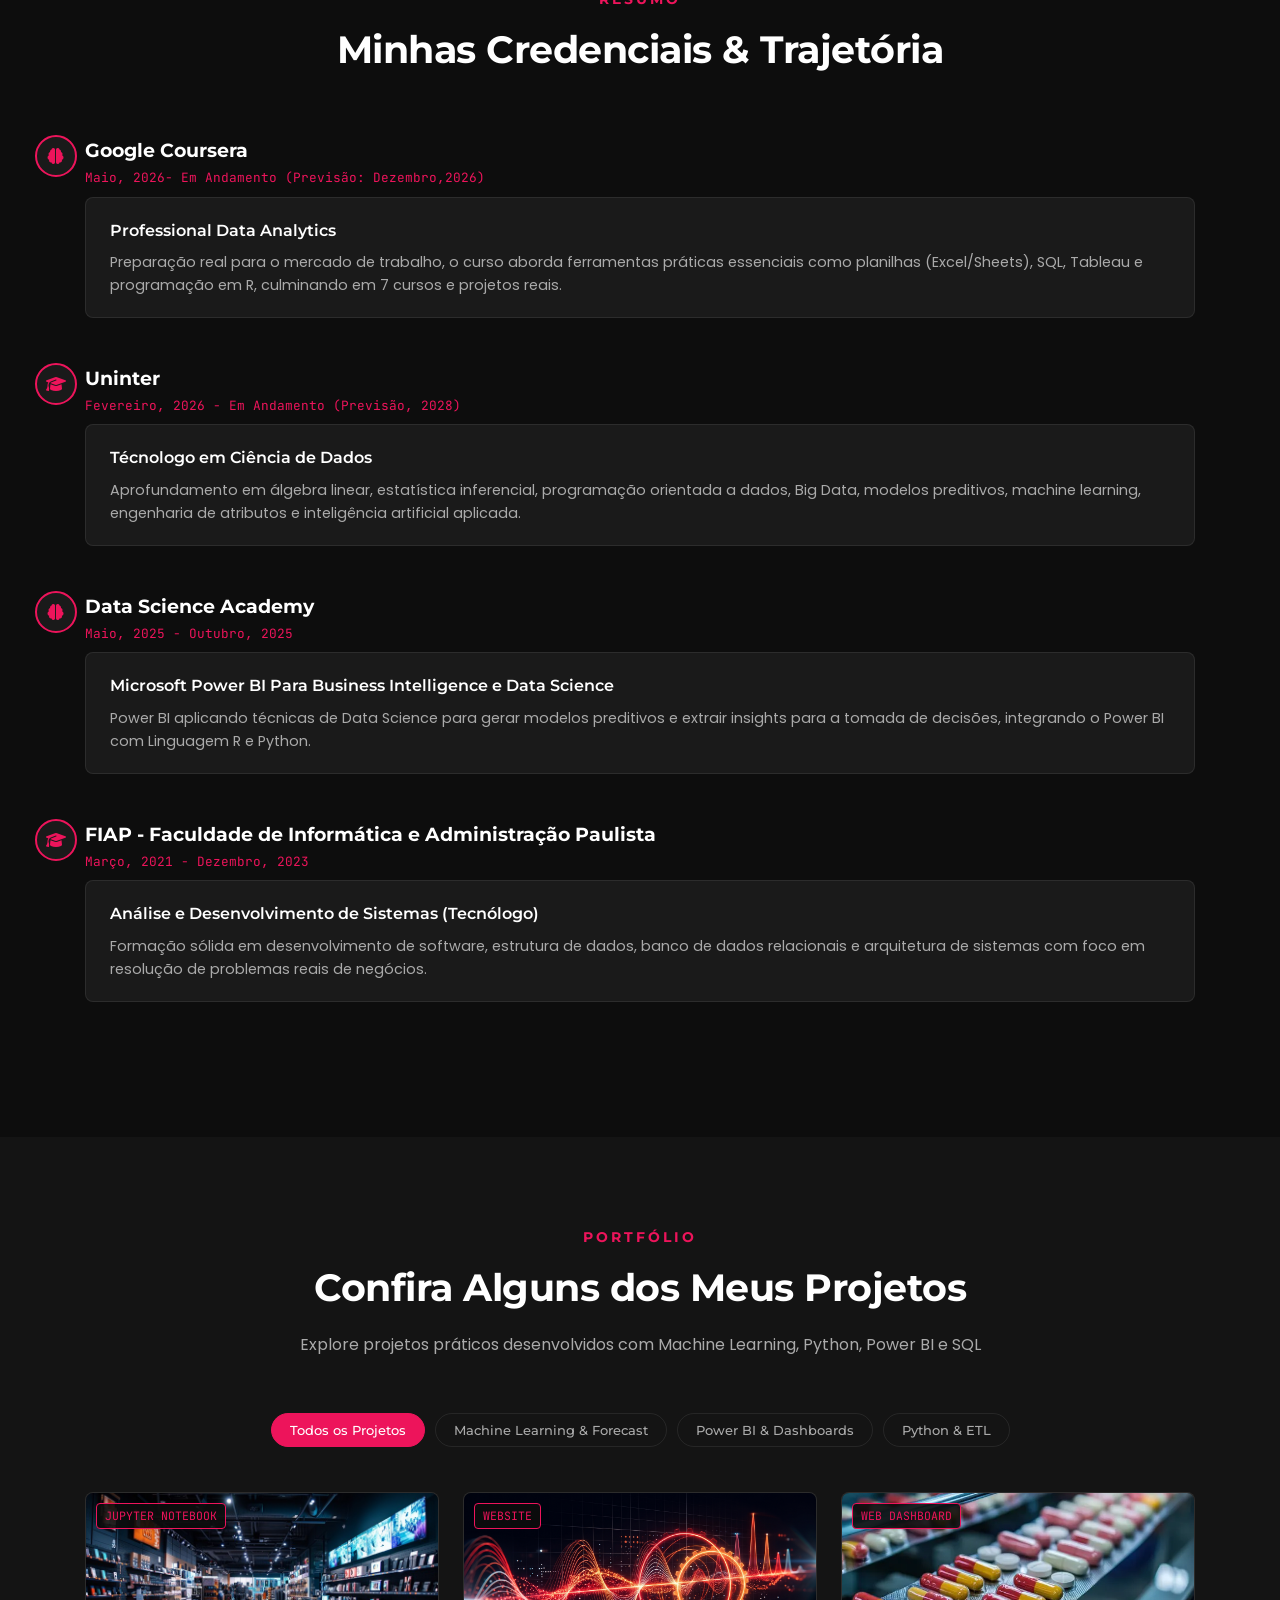
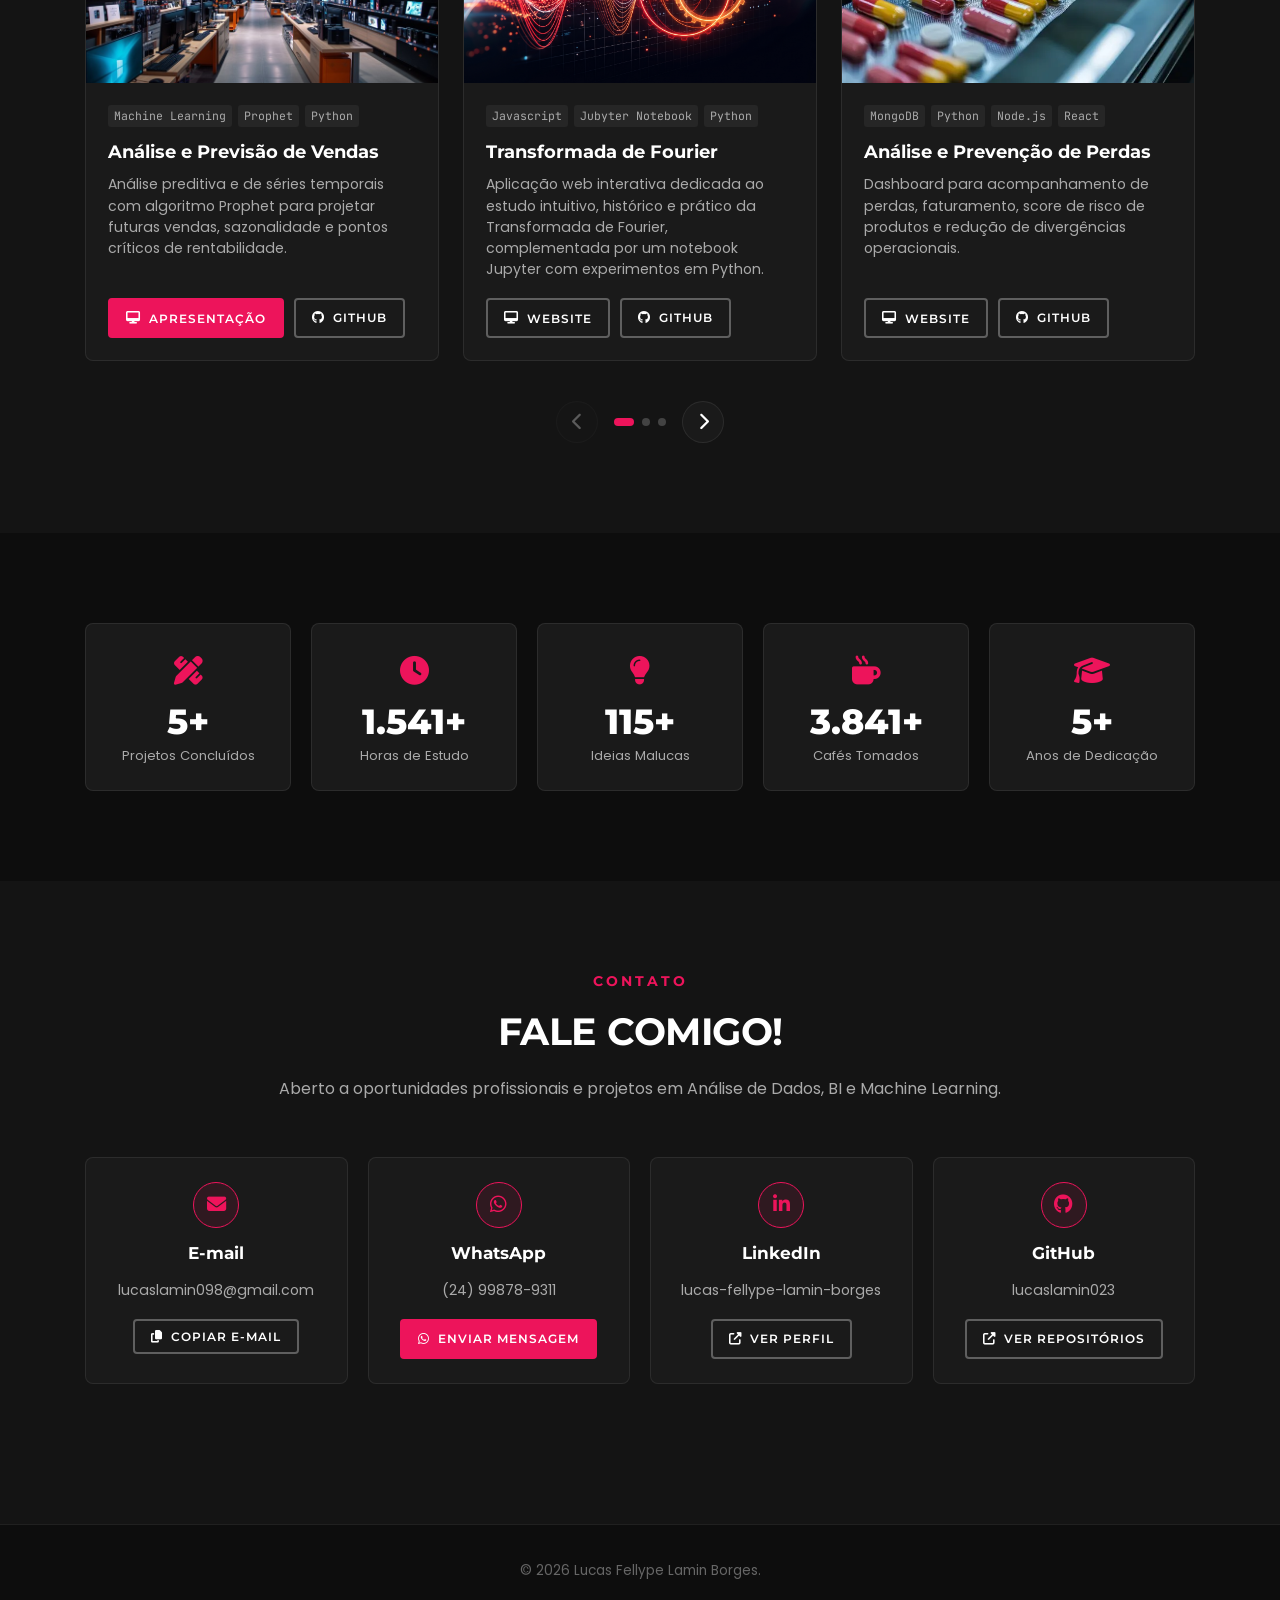
==== commit 2b4822fa: "projeto Fourier adicionado" ====
--- a/index.html
+++ b/index.html
@@ -277,7 +277,6 @@
             <div class="carousel-wrapper">
                 <div class="carousel-container">
                     <div class="carousel-track">
-
                         <!-- CARD 1: GLOBAL SUPERSTORE -->
                         <div class="project-card" data-category="ml python">
                             <div class="project-img-wrapper">
@@ -310,6 +309,36 @@
                                 </div>
                             </div>
                         </div>
+                        <div class="project-card" data-category="ml python">
+                            <div class="project-img-wrapper">
+                                <img src="assets\images\Fourier.jpg" alt="Fourier Transform" class="project-img">
+                                <span class="project-overlay-badge">WEBSITE</span>
+                            </div>
+                            <div class="project-content">
+                                <div class="project-tags">
+                                    <span class="project-tag">Javascript</span>
+                                    <span class="project-tag">Jubyter Notebook</span>
+                                    <span class="project-tag">Python</span>
+                                </div>
+                                <h3 class="project-title">Transformada de Fourier</h3>
+                                <p class="project-description">
+                                    Aplicação web interativa dedicada ao estudo intuitivo, histórico e prático da
+                                    Transformada de Fourier, complementada por um notebook Jupyter com experimentos em
+                                    Python.
+                                </p>
+                                <div class="project-actions">
+                                    <button
+                                        onclick="window.open('https://fouriertransform-seven.vercel.app/', '_blank')"
+                                        class="btn btn-stroke btn-sm project-btn">
+                                        <i class="fas fa-desktop"></i>Website
+                                    </button>
+                                    <a href="https://github.com/lucaslamin023/fourier_transform" target="_blank"
+                                        class="btn btn-stroke btn-sm project-btn">
+                                        <i class="fab fa-github"></i>Github
+                                    </a>
+                                </div>
+                            </div>
+                        </div>
 
                         <!-- CARD 2: AUDITORIA & ESTOQUE -->
                         <div class="project-card" data-category="auditoria python">
@@ -320,7 +349,10 @@
                             </div>
                             <div class="project-content">
                                 <div class="project-tags">
-                                    <span class="project-tag">Web Dashboard</span>
+                                    <span class="project-tag">MongoDB</span>
+                                    <span class="project-tag">Python</span>
+                                    <span class="project-tag">Node.js</span>
+                                    <span class="project-tag">React</span>
                                 </div>
                                 <h3 class="project-title">Análise e Prevenção de Perdas</h3>
                                 <p class="project-description">
@@ -330,10 +362,10 @@
                                 <div class="project-actions">
                                     <button onclick="window.open('https://prevencao-web.onrender.com/', '_blank')"
                                         class="btn btn-stroke btn-sm project-btn">
-                                        <i class="fas fa-desktop"></i>Dashboard
+                                        <i class="fas fa-desktop"></i>Website
                                     </button>
                                     <a href="https://github.com/lucaslamin023/dashboard_prevencao" target="_blank"
-                                        class="btn btn-stroke btn-sm project-btn">
+                                        class="btn btn-stroke btn-sm project-btn"'' title="Repositório GitHub">
                                         <i class="fab fa-github"></i>Github
                                     </a>
                                 </div>
@@ -376,7 +408,7 @@
                         <!-- CARD 4: BÍBLIA -->
                         <div class="project-card" data-category="ml python">
                             <div class="project-img-wrapper">
-                                <img src="assets\images\Volta Redonda.png" alt="Saúde Financeira Municipal"
+                                <img src="assets\images\Biblia.jpg" alt="Saúde Financeira Municipal"
                                     class="project-img">
                                 <span class="project-overlay-badge">JUPYTER NOTEBOOK</span>
                             </div>
@@ -451,7 +483,7 @@
             <div class="stats-grid">
                 <div class="stat-box">
                     <div class="stat-icon"><i class="fas fa-pencil-ruler"></i></div>
-                    <div class="stat-number" data-target="3" data-suffix="+">0+</div>
+                    <div class="stat-number" data-target="5" data-suffix="+">0+</div>
                     <div class="stat-label">Projetos Concluídos</div>
                 </div>
 
@@ -494,7 +526,7 @@
                 <span class="section-tag">Contato</span>
                 <h2 class="section-title">FALE COMIGO!</h2>
                 <p class="section-subtitle">
-                    Estou aberto a oportunidades profissionais, projetos e parcerias em Análise de Dados, BI e Machine
+                    Aberto a oportunidades profissionais e projetos em Análise de Dados, BI e Machine
                     Learning.
                 </p>
             </div>
